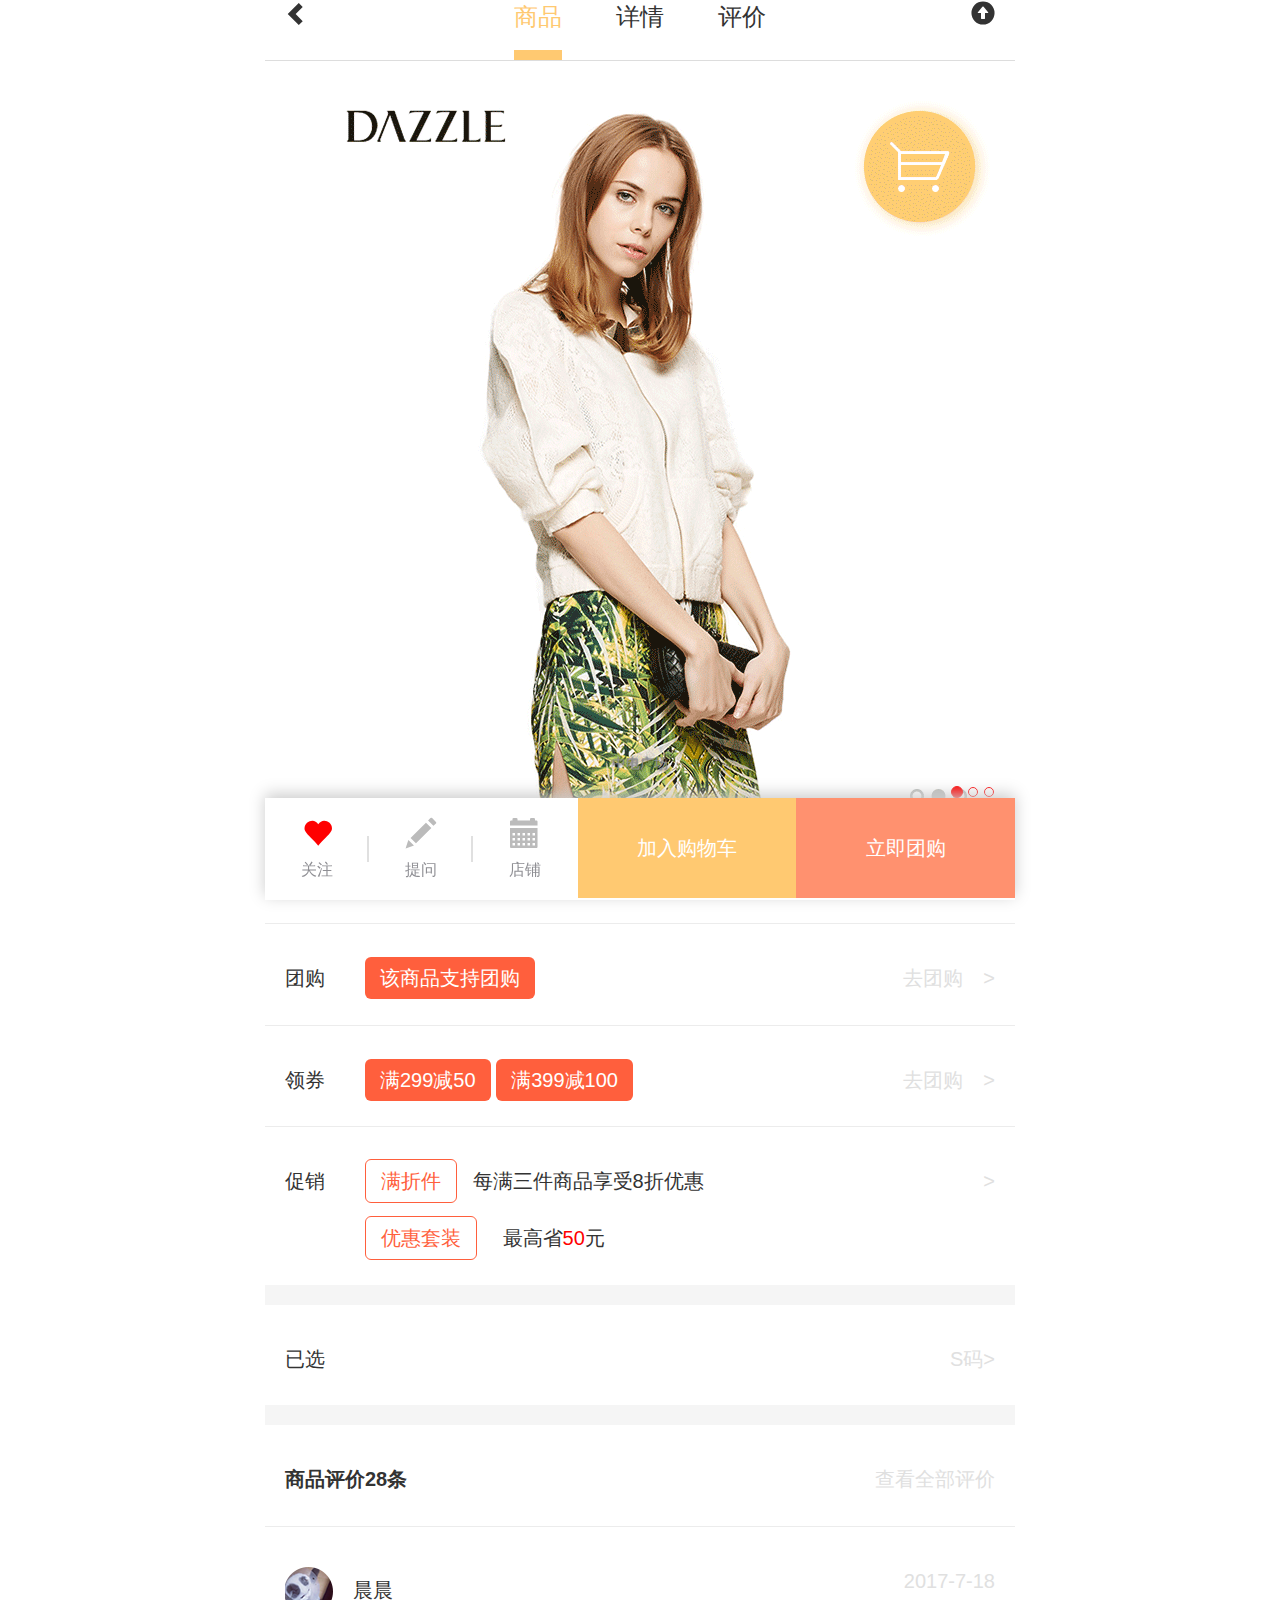
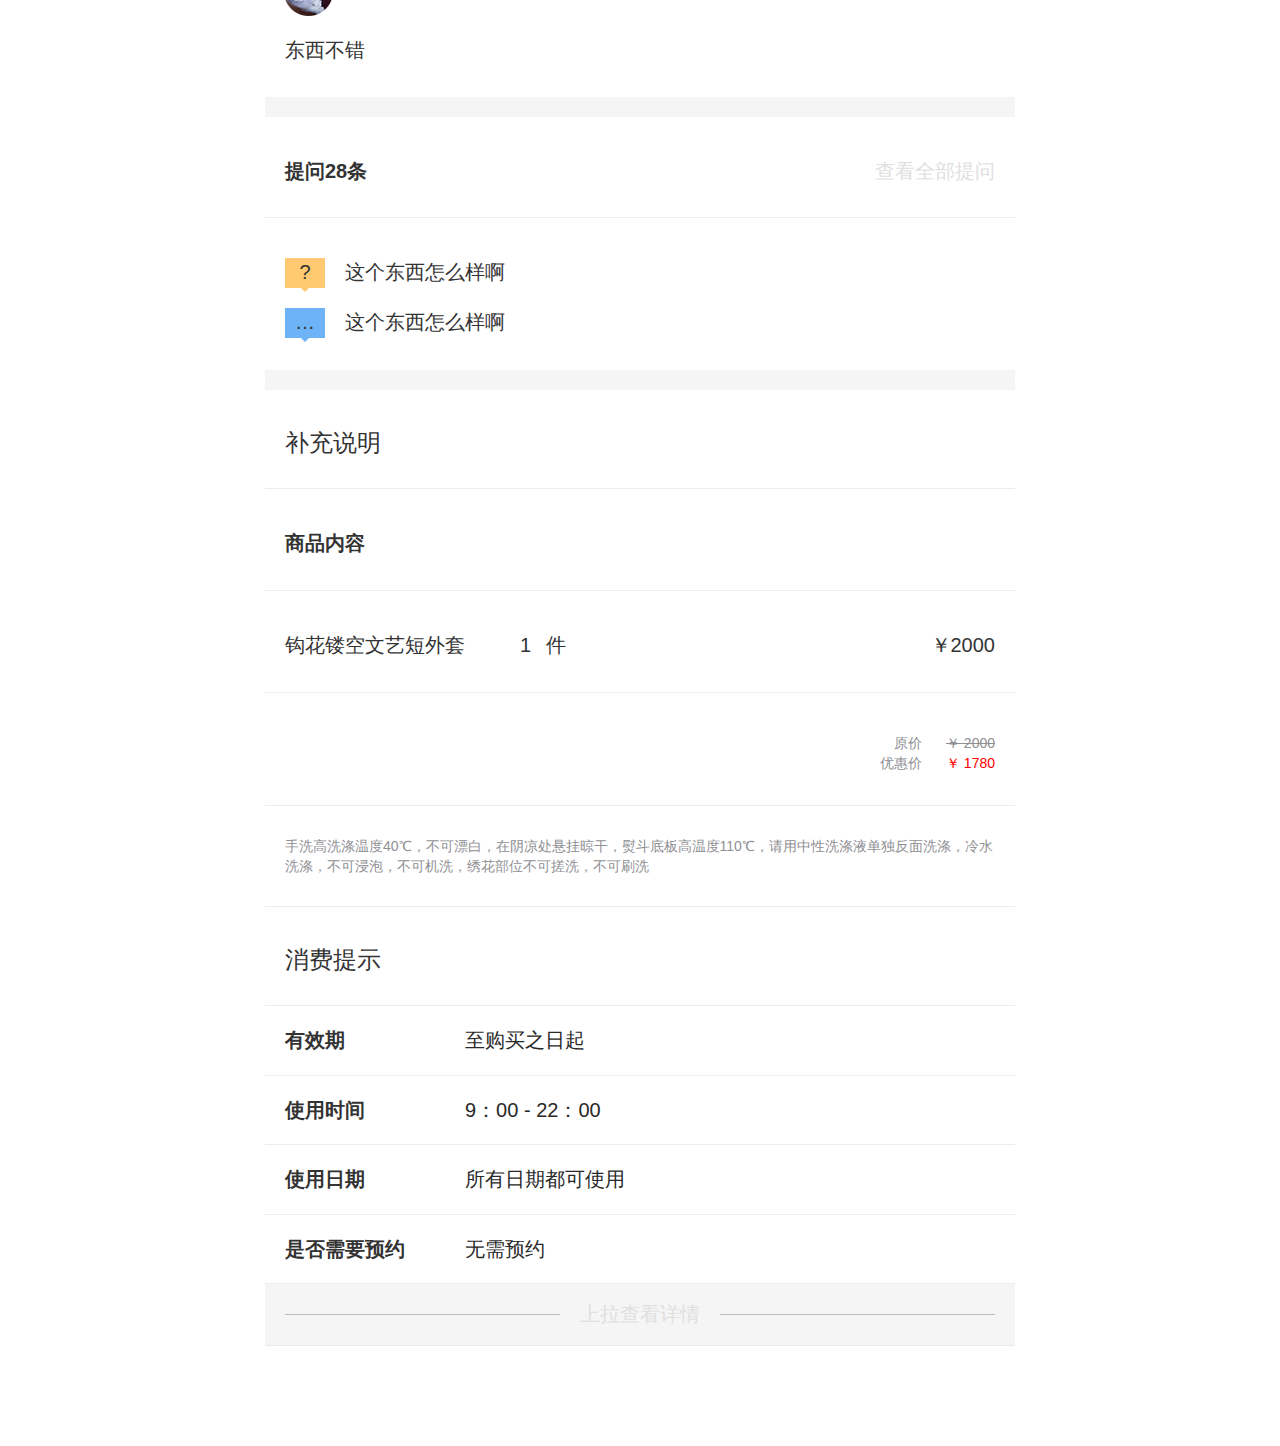
==== goodslist-details.html @ 5582897b "first commit" ====
<!DOCTYPE html>
<html lang="en">
<head>
	<meta charset="UTF-8">
	<!-- 页面窗口自动调整到设备宽度，并禁止用户缩放页面 -->
	<meta name="viewport" content="width=device-width, initial-scale=1.0, minimum-scale=1.0,maximum-scale=1.0, user-scalable=no" />
    <script src="js/mui.min.js"></script>
    <link href="css/mui.min.css" rel="stylesheet"/>
    <script type="text/javascript" charset="utf-8">
      	mui.init();
    </script>
	<!-- 忽略将页面中的数字识别为电话号码 -->
  	<meta name="format-detection" content="telephone=no"/>
  	<!-- 忽略对邮箱地址的识别 -->
	<meta name="format-detection" content="email=no"/>
	<!-- 忽略识别页面中的地址 -->
	<meta name="format-detection" content="adress=no"/>
	<!-- 渲染械 -->
	<meta http-equiv="X-UA-Compatible" content="IE=edge,chrome=1" >

	
	<title>goods-datai</title>
	<!-- 引入 bootstrap css 文件 -->
	<link rel="stylesheet" href="css/bootstrap.css">
	<link rel="stylesheet" href="iconfont/iconfont.css">
	<link rel="stylesheet" href="css/base.css">
	<link rel="stylesheet" href="css/goodslist-details.css">
</head>
<body>
<!-- 引入 js 库文件 -->
<script type="text/javascript" src='js/jquery-3.2.1.js'></script>
<script type="text/javascript" src='js/bootstrap.js'></script>
<script type="text/javascript" src='js/vue.js'></script>
	<!-- 正文 -->
	<div class="container-fluid padding-0 goodslist-details">
		<!-- =======header ======== -->
		<nav class="relative fixed-top width-auto details-nav nav-tabs tab">
			<div class="xx-nav-tabs xx-nav text-center padding-left-1rem relative">
				<span class="glyphicon glyphicon-chevron-left xjp-pull-left font-size-1d2rem"></span>
				<a href="#goodslist_details_goods" class="xjp-inline-block  font-size-1d2rem padding-bottom-d8rem margin-left-right-1d25rem active" data-toggle="tab"><span>商品</span></a>
				<a href="#profile" class="xjp-inline-block  font-size-1d2rem padding-bottom-d8rem margin-left-right-1d25rem" data-toggle="tab">详情</a>
				<a href="#messages" class="xjp-inline-block 	font-size-1d2rem padding-bottom-d8rem margin-left-right-1d25rem" data-toggle="tab">评价</a>
				<span class="glyphicon glyphicon-circle-arrow-up xjp-pull-right font-size-1d2rem padding-right-1rem"></span>
			</div>
		</nav>

		<!-- 标签页，目前只有商品页 -->
		<div class="tab-content " style="margin-top:1.8rem">
			<!-- 商品页 -->
			<div role="tabpanel" class="tab-pane active" id="goodslist_details_goods">

				<!-- 这是轮播图 -->
				<section class="xx-banner xx-top-banner banner carousel slide margin-bottom-1rem margin-top-3d9rem" id="top_banner" data-ride="carousel">
					<!-- banner tabs -->
					<ol class="carousel-indicators absolute-right">
					    <li data-target="#top_banner" data-slide-to="0" class="active" ></li>
					    <li data-target="#top_banner" data-slide-to="1" ></li>
					    <li data-target="#top_banner" data-slide-to="2" ></li>
					</ol>
					<!--End banner tabs -->
					<!-- banner inner  -->
					<div class="carousel-inner" role="listbox">
					   	<div class="item active">
					      	<img src="images/xx_goodslist_details_goods_banner_01.png" alt="中电广场">
					     	<div class="carousel-caption">
					     		<p>中电广场</p>
					    	</div>
					    </div>
					    <div class="item ">
					      	<img src="images/xx_goodslist_details_goods_banner_01.png" alt="中电广场">
					     	<div class="carousel-caption">
					     		<p>中戏广场</p>
					    	</div>
					    </div>
					    <div class="item ">
					      	<img src="images/xx_goodslist_details_goods_banner_01.png" alt="中电广场">
					     	<div class="carousel-caption">
					     		<p>北电广场</p>
					    	</div>
					    </div>
					</div>
					<!--End banner inner  -->
					<!-- banner arrow -->
					<div class="banner-arrow">
						<a class="left carousel-control xjp-hide" href="#top_banner" id="left_arrow" role="button" data-slide="prev" >
						    <!-- <span class="glyphicon glyphicon-chevron-left" aria-hidden="true"></span> -->
						    <span class="sr-only">Previous</span>
						</a>
						<a class="right carousel-control xjp-hide" id="right_arrow" href="#top_banner" role="button" data-slide="next" >
						    <!-- <span class="glyphicon glyphicon-chevron-right" aria-hidden="true"></span> -->
						    <span class="sr-only">Next</span>
						</a>
					</div>
					
					<!-- End banner arrow -->
				</section>
				<!-- 轮播图的补充信息 -->
				<div class="padding-left-1rem font-size-1rem border-line-1px-ec">
					<p class="margin-bottom-1rem"><a href="javascript:void(0)" class="">2016新品 Dzzzz新元素 钩花镂空文艺短元素</a></p>
					<p class="margin-bottom-1rem text-red"><span>￥</span><span>16，800</span></p>
					
				</div>
				<!-- 这是商品页的 轮播 图 -->
				<!-- 去团购 -->
				<section class="padding-left-right-1rem padding-top-2rem padding-bottom-1d6rem font-size-1rem relative border-line-1px-ec">
						<div class="pull-left">团购</div>
						<div class="padding-left-2rem xjp-inline-block text-white" >	
							<span class="bg-ff5f3d padding-left-right-d75rem padding-top-bottom-d5rem img-rounded">该商品支持团购</span>
						</div>
						<div class="pull-right text-e0e0e0"><span class="margin-right-1rem">去团购</span>></div>
				</section>
				<!-- 领券 -->
				<section class="padding-left-right-1rem padding-top-2rem padding-bottom-1d6rem font-size-1rem relative border-line-1px-ec">
						<div class="pull-left">领券</div>
						<div class="padding-left-2rem xjp-inline-block text-white" >	
							<span class="bg-ff5f3d padding-left-right-d75rem padding-top-bottom-d5rem img-rounded">满299减50</span>
							<span class="bg-ff5f3d padding-left-right-d75rem padding-top-bottom-d5rem img-rounded">满399减100</span>
						</div>
						<div class="pull-right text-e0e0e0"><span class="margin-right-1rem">去团购</span>></div>
				</section>
				<!-- 促销 -->
				<section class="padding-left-right-1rem padding-top-2rem padding-bottom-1d6rem font-size-1rem relative border-line-1rem-f5f5f5f clearfix">
						<div class="pull-left">促销</div>
						<div class="padding-left-2rem xjp-inline-block " >
							<div>
								<span class="padding-left-right-d75rem padding-top-bottom-d5rem margin-right-d5rem  bg-fff text-ff5f3d border-ff5f3d img-rounded text-white">满折件</span>
								<span>每满三件商品享受8折优惠</span>
							</div>	
							<br />
							<div class="">
								<span class="padding-left-right-d75rem padding-top-bottom-d5rem bg-fff text-ff5f3d border-ff5f3d  img-rounded margin-right-1rem text-white">优惠套装</span> <span>最高省</span><span class="text-red">50</span>元
							</div>
							
						</div>
						<div class="pull-right text-e0e0e0">></div>
				</section>

				<section class="padding-left-right-1rem padding-top-2rem padding-bottom-1d6rem font-size-1rem relative border-line-1rem-f5f5f5f clearfix">
						<div class="pull-left">已选</div>
						
						<div class="pull-right text-e0e0e0">S码></div>
				</section>
				
				<section class="padding-left-right-1rem padding-top-2rem padding-bottom-1d6rem font-size-1rem relative border-line-1px-ec clearfix">
						<div class="pull-left font-weight-700">商品评价<span>28</span>条</div>
						
						<div class="pull-right text-e0e0e0">查看全部评价</div>
				</section>

				<section class="padding-left-right-1rem padding-top-2rem padding-bottom-1d6rem font-size-1rem relative border-line-1rem-f5f5f5f clearfix">
						<div class="pull-left">
							<img src="images/xx_goodslist_details_goods-xx_01.png" alt="" class="padding-right-1rem"><span>晨晨</span>
						</div>
						<div class="pull-right text-e0e0e0">2017-7-18</div>
						<div class="padding-top-1rem clear" >
							东西不错
						</div>
				</section>

				<section class="padding-left-right-1rem padding-top-2rem padding-bottom-1d6rem font-size-1rem relative border-line-1px-ec clearfix">
						<div class="pull-left font-weight-700">提问<span>28</span>条</div>
						
						<div class="pull-right text-e0e0e0">查看全部提问</div>
				</section>

				<section class="padding-left-right-1rem padding-top-2rem padding-bottom-1d6rem font-size-1rem relative border-line-1rem-f5f5f5f clearfix">
						<div class="margin-bottom-1rem">
							<span  class="xjp-inline-block w-40-h-30 margin-right-1rem text-center bg-ffc971 down-caret" >?</span><span>这个东西怎么样啊</span>
						</div>
						<!-- <br /> -->
						<div class="">
							<span  class="xjp-inline-block w-40-h-30 margin-right-1rem text-center bg-6fb3f7 down-caret" >…</span><span><span>这个东西怎么样啊</span>
						</div>
				</section>

				<section class="padding-left-right-1rem padding-top-2rem padding-bottom-1d6rem font-size-1rem relative border-line-1px-ec clearfix">
						<div class="pull-left font-weight-700"><h3>补充说明</h3></div>
				</section>

				<section class="padding-left-right-1rem padding-top-2rem padding-bottom-1d6rem font-size-1rem relative border-line-1px-ec clearfix">
						<div class="pull-left font-weight-700"><span>商品内容</span></div>
				</section>

				<section class="padding-left-right-1rem padding-top-2rem padding-bottom-1d6rem font-size-1rem relative border-line-1px-ec clearfix">
						<div class="pull-left">钩花镂空文艺短外套</div>
						<div class="padding-left-2rem pull-left text-center" >	
							<span class=" padding-left-right-d75rem padding-top-bottom-d5rem img-rounded">1</span>件
						</div>
						<div class="pull-right"><span class="">￥</span><span>2000</span></div>
				</section>

				<section class="padding-left-right-1rem padding-top-2rem padding-bottom-1d6rem font-size-1rem relative border-line-1px-ec">
						<div class="text-right ">
							<p>
								<span class="margin-right-1rem" >原价</span>
								<span class="text-decoration-line-through">￥ 2000</span>
							</p>
							<p>
								<span class="margin-right-1rem ">优惠价</span>
								<span class="text-red">￥ 1780</span>
							</p>
						</div>
				</section>

				<section class="padding-left-right-1rem padding-top-bottom-1d5rem font-size-1rem relative border-line-1px-ec">
					<p>
						手洗高洗涤温度40&#8451;，不可漂白，在阴凉处悬挂晾干，熨斗底板高温度110&#8451;，请用中性洗涤液单独反面洗涤，冷水洗涤，不可浸泡，不可机洗，绣花部位不可搓洗，不可刷洗
					</p>
				</section>

				<section class="padding-left-right-1rem padding-top-2rem padding-bottom-1d6rem font-size-1rem relative border-line-1px-ec">
						<h3>消费提示</h3>
				</section>

				<section class="padding-left-right-1rem padding-top-bottom-1rem font-size-1rem relative border-line-1px-ec">
						<div class="absolute font-weight-700 text-000">有效期</div>
						<div class="margin-left-9rem xjp-inline-block text-29" >	
							<span class=" padding-top-bottom-d5rem img-rounded">至购买之日起</span>
						</div>
				</section>

				<section class="padding-left-right-1rem padding-top-bottom-1rem font-size-1rem relative border-line-1px-ec">
						<div class="absolute font-weight-700 text-000">使用时间</div>
						<div class="margin-left-9rem xjp-inline-block text-29" >	
							<span class=" padding-top-bottom-d5rem img-rounded">9：00 - 22：00</span>
						</div>
				</section>

				<section class="padding-left-right-1rem padding-top-bottom-1rem font-size-1rem relative border-line-1px-ec">
						<div class="absolute font-weight-700 text-000">使用日期</div>
						<div class="margin-left-9rem xjp-inline-block text-29" >	
							<span class=" padding-top-bottom-d5rem img-rounded">所有日期都可使用</span>
						</div>
				</section>

				<section class="padding-left-right-1rem padding-top-bottom-1rem font-size-1rem relative border-line-1px-ec">
						<div class="absolute font-weight-700 text-000">是否需要预约</div>
						<div class="margin-left-9rem xjp-inline-block text-29" >	
							<span class=" padding-top-bottom-d5rem img-rounded">无需预约</span>
						</div>
				</section>

				<section class="padding-left-right-1rem padding-top-bottom-1d5rem font-size-1rem relative bg-f5 border-line-1px-ec text-center"  style="margin-bottom:5rem">
						<div class="h-1px text-center bg-bbb" >
							<span class="xjp-inline-block bg-f5 padding-left-right-1rem text-e0e0e0" >上拉查看详情</span>
						</div>
						
				</section>

			</div>
			<!-- 轮播 图结束 -->
			
			<!-- 商品页 -->
		    <div role="tabpanel" class="tab-pane" id="profile">这是商品的详细情况</div>
		    <div role="tabpanel" class="tab-pane" id="messages">.这是商品的评价，只供参考</div>
		   
		</div>
	
		<!-- ************************************** -->
		
	<!-- ************************************************* -->
	<!-- footer  -->
		<footer class="fixed-bottom width-auto bg-white z-index-1000" >
			<ul class="col-xs-5 clearfix padding-0 " >
				<!-- 关注 -->
				<li class="relative text-center col-xs-4 padding-0 font-size-1d5rem relative middle">
					<a href="javascript:void(0)" class="xjp-block line-e0 padding-top-bottom-d9rem" >
						<span class="glyphicon glyphicon-heart text-red"></span>
						<p class="font-size-d8rem">关注</p>
					</a>
				</li>
				<!-- 提问 -->
				<li class="relative text-center col-xs-4 padding-0 font-size-1d5rem">
					<a href="javascript:void(0)" class="xjp-block line-e0 padding-top-bottom-d9rem">
						<span class="glyphicon glyphicon-pencil text-bbb"></span>
						<p class="font-size-d8rem">提问</p>
					</a>
				</li>
				<!-- 店铺 -->
				<li class="relative text-center col-xs-4 padding-0 font-size-1d5rem">
					<a href="javascript:void(0)" class="xjp-block hover-text-red padding-top-bottom-d9rem">
						<span class="glyphicon glyphicon-calendar text-bbb"></span>
						<p class="font-size-d8rem">店铺</p>
					</a>
				</li>
				<!-- 停车缴费4 -->
			</ul>
			<ul class="col-xs-7 padding-0" >
				<li class="col-xs-6 h-5rem padding-0 text-center bg-ffc971" ><a href="javascript:void(0)" class="font-size-1rem text-white">加入购物车</a></li>
				<li class="col-xs-6 h-5rem padding-0 text-center bg-ff916f" ><a href="javascript:void(0)" class="font-size-1rem text-white">立即团购</a></li>
			</ul>
		</footer>
	<!--End footer -->
	</div>
<!-- <script type="text/javascript" src="js/goods.js"></script> -->
<script type="text/javascript">
	$(function(){
		var touchsPageX = [];
		$(".carousel").on("touchstart",function(){
			touchsPageX[0] = event.touches[0].pageX;
			$(this).find(".carousel-inner").mousemove()
		})
		$(".carousel").on("touchend",function(){
			var changedTouchesPageX = event.changedTouches[0].pageX
			var Dvalue = changedTouchesPageX - touchsPageX[0];
			if (Dvalue > 0){
				console.log($(this).find(".right"))
				$(this).find(".left").click()
			}else if (Dvalue < 0){
				$(this).find(".right").click()
			}
		})
	})
</script>
</body>
</html>
---- iconfont/iconfont.css ----
@font-face {font-family: "iconfont";
  src: url('iconfont.eot?t=1500961118986'); /* IE9*/
  src: url('iconfont.eot?t=1500961118986#iefix') format('embedded-opentype'), /* IE6-IE8 */
  url('iconfont.woff?t=1500961118986') format('woff'), /* chrome, firefox */
  url('iconfont.ttf?t=1500961118986') format('truetype'), /* chrome, firefox, opera, Safari, Android, iOS 4.2+*/
  url('iconfont.svg?t=1500961118986#iconfont') format('svg'); /* iOS 4.1- */
}

.iconfont {
  font-family:"iconfont" !important;
  font-size:16px;
  font-style:normal;
  -webkit-font-smoothing: antialiased;
  -moz-osx-font-smoothing: grayscale;
}

.icon-gouwuchekong:before { content: "\e602"; }

.icon-iconhui:before { content: "\e60d"; }

.icon-ordinaryarrcol:before { content: "\e698"; }

.icon-yonghu:before { content: "\e62c"; }

.icon-1:before { content: "\e603"; }

.icon-right-arrow-fine:before { content: "\e65a"; }

.icon-leida:before { content: "\e628"; }

.icon-arrow-left:before { content: "\e623"; }

.icon-fangzi-copy:before { content: "\e604"; }

.icon-email-copy:before { content: "\e621"; }

.icon-search:before { content: "\e61e"; }

.icon-leida1:before { content: "\e60c"; }

.icon-arrowright:before { content: "\e64e"; }

.icon-2:before { content: "\e607"; }

.icon-location:before { content: "\e65b"; }

.icon-homebig:before { content: "\e6c9"; }

.icon-homenavmessagesolid:before { content: "\e8d8"; }

.icon-unie60d:before { content: "\e63b"; }

.icon-wujiaoxing:before { content: "\e63a"; }

.icon-dingwei:before { content: "\e61d"; }

.icon-shouji:before { content: "\e64f"; }

.icon-qiaquan:before { content: "\e6be"; }

.icon-guanbi:before { content: "\e601"; }

.icon-youhui:before { content: "\e743"; }

.icon-QQ:before { content: "\e633"; }

.icon-tuangou:before { content: "\e61c"; }

.icon-wujiaoxing1:before { content: "\e678"; }

.icon-shangquanzhekou:before { content: "\e6ca"; }

.icon-zhinanzhen:before { content: "\e680"; }

.icon-leida2:before { content: "\e60a"; }

.icon-tingchejiaofei:before { content: "\e691"; }

.icon-email-oc:before { content: "\e62b"; }

.icon-chaxun:before { content: "\e60b"; }

.icon-inputAccessory-you-normal:before { content: "\e79c"; }

.icon-dianhua:before { content: "\e605"; }

.icon-pinpai:before { content: "\e60e"; }

.icon-JD:before { content: "\e769"; }

.icon-activity_fill:before { content: "\e6de"; }

.icon-qq:before { content: "\e643"; }

.icon-leida3:before { content: "\e606"; }

.icon-xiala:before { content: "\e6c8"; }

.icon-shijian-copy:before { content: "\e600"; }

.icon-woshou:before { content: "\e6ee"; }

.icon-dianhua1:before { content: "\e608"; }

.icon-wifi:before { content: "\e615"; }

.icon-dianhua2-copy:before { content: "\e609"; }

.icon-pinpai-:before { content: "\e60f"; }

.icon-arrow-left-copy:before { content: "\e79d"; }

.icon-arrowright-copy:before { content: "\e79e"; }
---- css/base.css ----
body,div,header,footer,nav,p,h1,h2,h3,h4,h5,h6,ul,ol,dl,dt,dd,li,hr,table,aside{
	padding:0;
	margin:0;
}
body{
	font-family:"Microsoft Yahei",sans-serif;
}
*{
	/*移动端专用*/
	margin:0;
	padding:0;
	box-sizing:border-box;
	-webkit-box-sizing:border-box;
	/*清除高亮*/
	tap-highlight-color:transparent;
	-webkit-tap-highlight-color:transparent;

}

body,div{
	display: block;
}
a{
	text-decoration:none;
	color:#333;
}
a:hover, a:focus {
   text-decoration:none;
}
li{
	list-style: none;
}
input{
	/*清除移动端表单样式。内阴影*/
	border:none;
	outline:none;
	appearance:none;
	-webkit-appearance:none;
}
/*=====================公用样式之位置信息================================*/
/*  定位 与浮动  位置信息 */
.relative{
	position: relative;
}
.absolute{
	position: absolute;
}
.absolute-auto{
	position: absolute;
	top:0;right:0;bottom:0;left:0;margin:auto;
}
.absolute-right{
	position:absolute;
	right:0;
}
.absolute-top-0{
	top:0;
}
.fixed-top{
	position: fixed;
	top:0;

}
.fixed-bottom{
	position: fixed;
	bottom:0;
}
/* 清除浮动 定位 与 浮动 */
.clear{
	clear: both;
}
.clearfix:before,
.clearfix:after{
	height: 0;
	clear:both;
	content:" ";
	display: block;
}
.clearfix{
	*zoom:1;
}
/* end 清除浮动*/

/*左右浮动 */
.xjp-pull-left{
	float:left;
}
.xjp-pull-right{
	float:right;
}

/*===============公用样式位置信息================================*/
/************公用 样式之 display信息 ***********/
/* 显示 隐藏*/
.content-box{
	box-sizing:content-box;
	-webkit-box-sizing:content-box;
}
.xjp-inline-block{
	display: inline-block;
}
.xjp-block{
	display: block;
}
.xjp-hide{
	display: none;
}
.xjp-show{
	display: block;
}

/* End 显示 隐藏*/
/************公用 样式之 display信息 ***********/
/*=============================================================*/

/******************************************************************/
/* width and height公用样式之宽高*/
.width-auto{
	width:100%;
}
.w-1rem{
	width:1rem;
}
.h-1rem{
	height: 1rem;
}
.line-height-1rem{
	line-height: 1rem;
}
.h-1px{
	height: 1px;
	line-height: 1px;
}
/*23.5系列*/
.w-23d5rem{
	width:23.5rem;
}
/*25.6系列*/
.w-25d6rem{
	width:25.6rem;
}
/**/
/*End width and height公用样式之宽高*/
/******************************************************************/

/* margin and padding 公用样式之 初始化 归零*/
/* margin-0;*/
.margin-auto{
	margin:auto;
}
.margin-0{
	margin:0;
}
.margin-left-0{
	margin-left:0;
}
.margin-right-0{
	margin-right:0;
}
.margin-top-0{
	margin-top:0;
}
.margin-bottom-0{
	margin-bottom:0;
}
/**/

/*.padding-0*/
.padding-0{
	padding:0;
}
.padding-left-0{
	padding-left:0;
}
.padding-right-0{
	padding-right:0;
}
.padding-top-0{
	padding-top:0;
}
.padding-bottom-0{
	padding-bottom:0;
}
/*.padding-0*/



.border-none{
	border:none;
}
/* margin and padding border 初始化 归零*/
/*====================================================================*/



/* margin and padding 公用样式*/
/*0.5系列 */
.margin-top-d5rem{
	margin-top:.5rem;
}
.margin-bottom-d5rem{
	margin-bottom:.5rem;
}
.margin-right-d5rem{
	margin-right:.5rem;
}
/*0.75系列 */
.margin-top-d75rem{
	margin-top:.75rem;
}
.margin-bottom-d75rem{
	margin-bottom:.75rem;
}
/*.9系列*/
.margin-d9rem{
	margin:.9rem;
}
/*1.0系列 */
.margin-top-bottom-1rem{
	margin-top:1rem;
	margin-bottom:1rem;
}
.margin-top-1rem{
	margin-top:1rem;
}
.margin-bottom-1rem{
	margin-bottom:1rem;
}
.margin-right-1rem{
	margin-right:1rem;
}

/*1.2系列 */
.margin-top-1d2rem{
	margin-top:1.2rem;
}
/*1.25系列 */
.margin-top-bottom-1d25rem{
	margin-top:1.25rem;
	margin-bottom:1.25rem;
}

.margin-left-right-1d25rem{
	margin-left:1.25rem;
	margin-right:1.25rem;
}
.margin-top-1d25rem{
	margin-top:1.25rem;
}
.margin-bottom-1d25rem{
	margin-bottom :1.25rem;
}
.margin-left-1d25rem{
	margin-left:1.25rem;
}
.margin-right-1d25rem{
	margin-right: 1.25rem;
}

/*1.5系列 */
.margin-1d5rem{
	margin:1.25rem;
}

.margin-top-bottom-1d5rem{
	margin-top:1.5rem;
	margin-bottom:1.5rem;
}
.margin-top-1d5rem{
	margin-top:1.5rem;
}
.margin-left-1d5rem{
	margin-left:1.5rem;
}
/*1.6系列 */
.margin-top-bottom-1d6rem{
	margin-top:1.6rem;
	margin-bottom:1.6rem;
}
.margin-bottom-1d6rem{
	margin-bottom:1.6rem;
}
.margin-left-1d6rem{
	margin-left:1.6rem;

}

.margin-right-1d6rem{
	margin-right:1.6rem;
}
/*2.0系列 */
.margin-top-bottom-2rem{
	margin-top:2rem;
	margin-bottom:2rem;
}
.margin-top-2rem{
	margin-top:2rem;
}
.margin-bottom-2rem{
	margin-bottom:2rem;
}
.margin-left-2rem{
	margin-left:2rem;
}
/*3.9系列*/
.margin-top-3d9rem{
	margin-top:3.9rem;
}
/*4.0系列*/
/*5.0系列*/
.margin-bottom-5rem{
	margin-bottom:5rem;
}
/*6.0系列*/
.margin-bottom-6rem{
	margin-bottom:6rem;
}
/*--------------------------------------------------*/

/* margin and padding 公用样式*/
/*0.5系列 */

.padding-top-bottom-d5rem{
	padding-top:.5rem;
	padding-bottom:.5rem;
}

.padding-bottom-d5rem{
	padding-bottom:.5rem;
}
/*0.75系列 */
.padding-left-right-d75rem{
	padding-left:.75rem;
	padding-right:.75rem;
}
.padding-top-d75rem{
	padding-top:.75rem;
}

/*0.8系列*/
.padding-bottom-d8rem{
	padding-bottom:.8rem;
}
/*0.9系列*/
.padding-top-bottom-d9rem{
	padding-top:.9rem;
	padding-bottom:.9rem;
}
/*1.0系列 */
.padding-1rem{
	padding:1rem;
}
.padding-top-bottom-1rem{
	padding-top:1rem;
	padding-bottom:1rem;
}
.padding-left-right-1rem{
	padding-left:1rem;
	padding-right:1rem;
}
.padding-top-1rem{
	padding-top:1rem;
}
.padding-bottom-1rem{
	padding-bottom:1rem;
}
.padding-left-1rem{
	padding-left:1rem;
}
.padding-right-1rem{
	padding-right:1rem;
}
/*1.2系列 */
.padding-top-1d2rem{
	padding-top:1.2rem;
}
/*1.25系列 */
.padding-top-bottom-1d25rem{
	padding-top:1.25rem;
	padding-bottom:1.25rem;
}
.padding-top-1d25rem{
	padding-top:1.25rem;
}
.padding-bottom-1d25rem{
	padding-bottom :1.25rem;
}
/*1.5系列 */
.padding-1d5rem{
	padding:1.25rem;
}
.padding-left-1d5rem{
	padding-left:1.5rem;
}
.padding-top-bottom-1d5rem{
	padding-top:1.5rem;
	padding-bottom:1.5rem;
}
/*1.6系列 */
.padding-top-bottom-1d6rem{
	padding-top:1.6rem;
	padding-bottom:1.6rem;
}
.padding-top-1d6rem{
	padding-top:1.6rem;
}
.padding-bottom-1d6rem{
	padding-bottom:1.6rem;
}
.padding-left-1d6rem{
	padding-left:1.6rem;
}
.padding-right-1d6rem{
	padding-right:1.6rem;
}
/*1.8系列*/
.padding-top-bottom-1d8rem{
	padding-top:1.8rem;
	padding-bottom:1.8rem;
}
/*2.0系列 */
.padding-top-2rem{
	padding-top:2rem;
}
.padding-left-2rem{
	padding-left:2rem;
}
/*3.9系列*/
.padding-top-3d9rem{
	padding-top:3.9rem;
}
/*4系列*/
.padding-left-4rem{
	padding-left:4rem;
}
/*5系列*/
.padding-left-5rem{
	padding-left:5rem;
}
/*6.0系列*/
.padding-bottom-6rem{
	padding-bottom:6rem;
}

/*  margin and padding 公用样式之 margin padding 结束*/
/***********************************************************************/


/* =================================================================*/
/*font-公用样式之字体样式*/

.font-weight-700{
	font-weight: 700;
}
.font-weight-600{
	font-weight: 600;
}
.font-weight-500{
	font-weight: 500;
}
.font-weight-400{
	font-weight: 400;
}


.font-size-d8rem{
	font-size:.8rem;
}
.font-size-d9rem{
	font-size:.9rem;
}
.font-size-1rem{
	font-size:1rem;
}
.font-size-1d1rem{
	font-size:1.1rem;
}
.font-size-1d2rem{
	font-size:1.2rem;
}
.font-size-1d5rem{
	font-size:1.5rem;
}
.font-size-2d5rem{
	font-size:2.5rem;
}
/**/

.iconfont{
 	top: 1px;
  	display: inline-block;
  	line-height: 1;
}

/************************************************************/
/*文本对齐方式*/
.vertical-middle{
	vertical-align: middle;
}
/* color 公用样式之字体颜色 背景颜色 */
/*常用*/
/* fff 系列*/
.bg-white{
	background-color: #fff;
}
.text-white{
	color:#fff;
}
.hover-bg-white:hover{
	background: #fff;
}
.hover-text-white:hover{
	color:#fff;
}
.bg-ccc{
	background-color: #ccc;
}

/*red 系列*/
.bg-red{
	background-color:red;
}
.text-red{
	color:red  !important;
}
.hover-bg-red:hover{
	background: red !important;
}
.hover-text-red:hover{
	color:red  !important;
}
.bg-f5{
	background-color:#f5f5f5;
}
.bg-bbb{
	background-color:#bbb;
}
.text-bbb{
	color:#bbb;
}


/* End 常用*/

.bg-ff6853{
	background-color:#ff6853;
}
.bg-6fb9fe{
	background-color:#6fb9fe;
}
.bg-59dc87{
	background-color:#59dc87;
}
.bg-d6852f{
	background-color:#d6852f;
}
.bg-ff9a30{
	background-color:#ff9a30;
}
.bg-ffd229{
	background-color:#ffd229;
}
.bg-fd976c{
	background-color:#fd976c;
}
.bg-8594d9{
	background-color:#8594d9;
}
/*End color 公用样式之字体颜色 背景颜色 */

/* End color*/
/*==========================================================*/
/*=======================================================================*/
/*border 与 outline */
.border{

}

.outline{

}
.border-radius-d5rem{
	border-radius:.5rem;
}
/*End  border 与 outline */
/*================================================================================*/


/*表单验证 /*获取焦点与失去焦点时，不同状态的class*/*/
.focus{
	border:0px;
}
.blur{
	border:1px solid red;
}
.text-default{
	color:#fff;
}
.xjp-bg-default{
	background-color:#000;
}
.header-height-default{
	height: 35px;
	line-height: 35px;
}

/*公共样式之  a 元素的删除线*/
.text-decoration-overline{line-through
	text-decoration: overline;
}
.text-decoration-line-through{
	text-decoration: line-through;
}

.z-index-1000{
	z-index: 1000;
}
---- css/goodslist-details.css ----
html{
	font-size:10px;/* 62.5% */
}
@media only screen and (min-width:481px){
	html{
		font-size:15.04px !important;/*15.04/16 =94% */
	}
}
@media only screen and (min-width:561px){
	html{
		font-size:17.44px !important;/*17.44/16 = 109% */
	}
}
@media only screen and (min-width:641px){
	html{
		font-size:20px !important;/*20/16 =125% */
	}
}
body{
	max-width:750px;
	margin:auto;
}

/*=============================================*/

/*header*/
.details-nav{
	max-width:750px;
	background-color: #fff;
	z-index: 1000;
}
.details-nav a{
	border-bottom:.5rem solid transparent;
}
.details-nav a.active{
	color:#ffc971;
	border-bottom:.5rem solid #ffc971;
}

/* End header */ 
.carousel-indicators{
	left:0;
	right:0;
	padding-right:1rem;
	width:100%;
	margin:auto;
	text-align:right;
}
.carousel-indicators .active{
	background-color:red;
}
.carousel-indicators li{
	border-color:red;
}
.border-line-1px-ec{
	border-bottom:1px solid #ececec;
}
.border-line-1rem-f5f5f5f{
	border-bottom:1rem solid #f5f5f5;
}
.text-ff5f3d{
	color:#ff5f3d;
}
.bg-ff5f3d{
	background-color:#ff5f3d;
}
.border-ff5f3d{
	border:1px solid #ff5f3d;
}

.w-40-h-30{
	width:40px;
	height: 30px;
}
.w-15rem{
	width:15rem;
}
.bg-ffc971{
	background-color:#ffc971;
}
.bg-6fb3f7{
	background: #6fb3f7;
}
.text-e0e0e0{
	color:#e0e0e0;
}
.down-caret{
	position: relative;
}
.down-caret::before{
	content:"";
	position: absolute;
	left:50%;
	bottom:-4px;
	margin-left:-4px;
	width:0;
	height: 0;
	border-top: 4px dashed red;
	border-right: 4px solid transparent;
	border-left: 4px solid transparent;
}
.bg-ff916f{
	background-color:#ff916f;
}
.bg-ffc971.down-caret:before{
	border-top-color:#ffc971;
}
.text-29{
	color:#292929;
}

.bg-6fb3f7.down-caret:before{
	border-top-color:#6fb3f7;
}
.margin-left-9rem{
	margin-left:9rem;
}
.line-e0{
	position: relative;
}
.line-e0::after{
	content:"";
	position: absolute;
	top:0;
	bottom:0;
	margin:auto;
	right:0;
	width:2px;
	height: 1.3rem;
	line-height: 1.3rem;
	background: #e0e0e0;

}
.middle{
	position: relative;
	top: -50%;
}
.h-5rem{
	height: 5rem;
	line-height: 5rem;
}
/*=============================================*/

.bg-f8{
	background-color:#f8f8f8;
}
.goodslist{
	width:35rem;
}
.goodslist li{
	/*width:16.9rem;*/
	/*margin:auto;*/

}
.goodslist li img{
 	display: block;
  	max-width: 100%;
  	height: auto;
  	height: 17.2rem;

}



/*footer*/
footer{
	max-width: 750px;
	box-shadow:0px -.2rem  .75rem   #ccc;
}

/*公用样式 有针对的补充 */
.hover-text-red:hover .iconfont{
	color:red;
}

/*试验*/
.aaa{
	

}
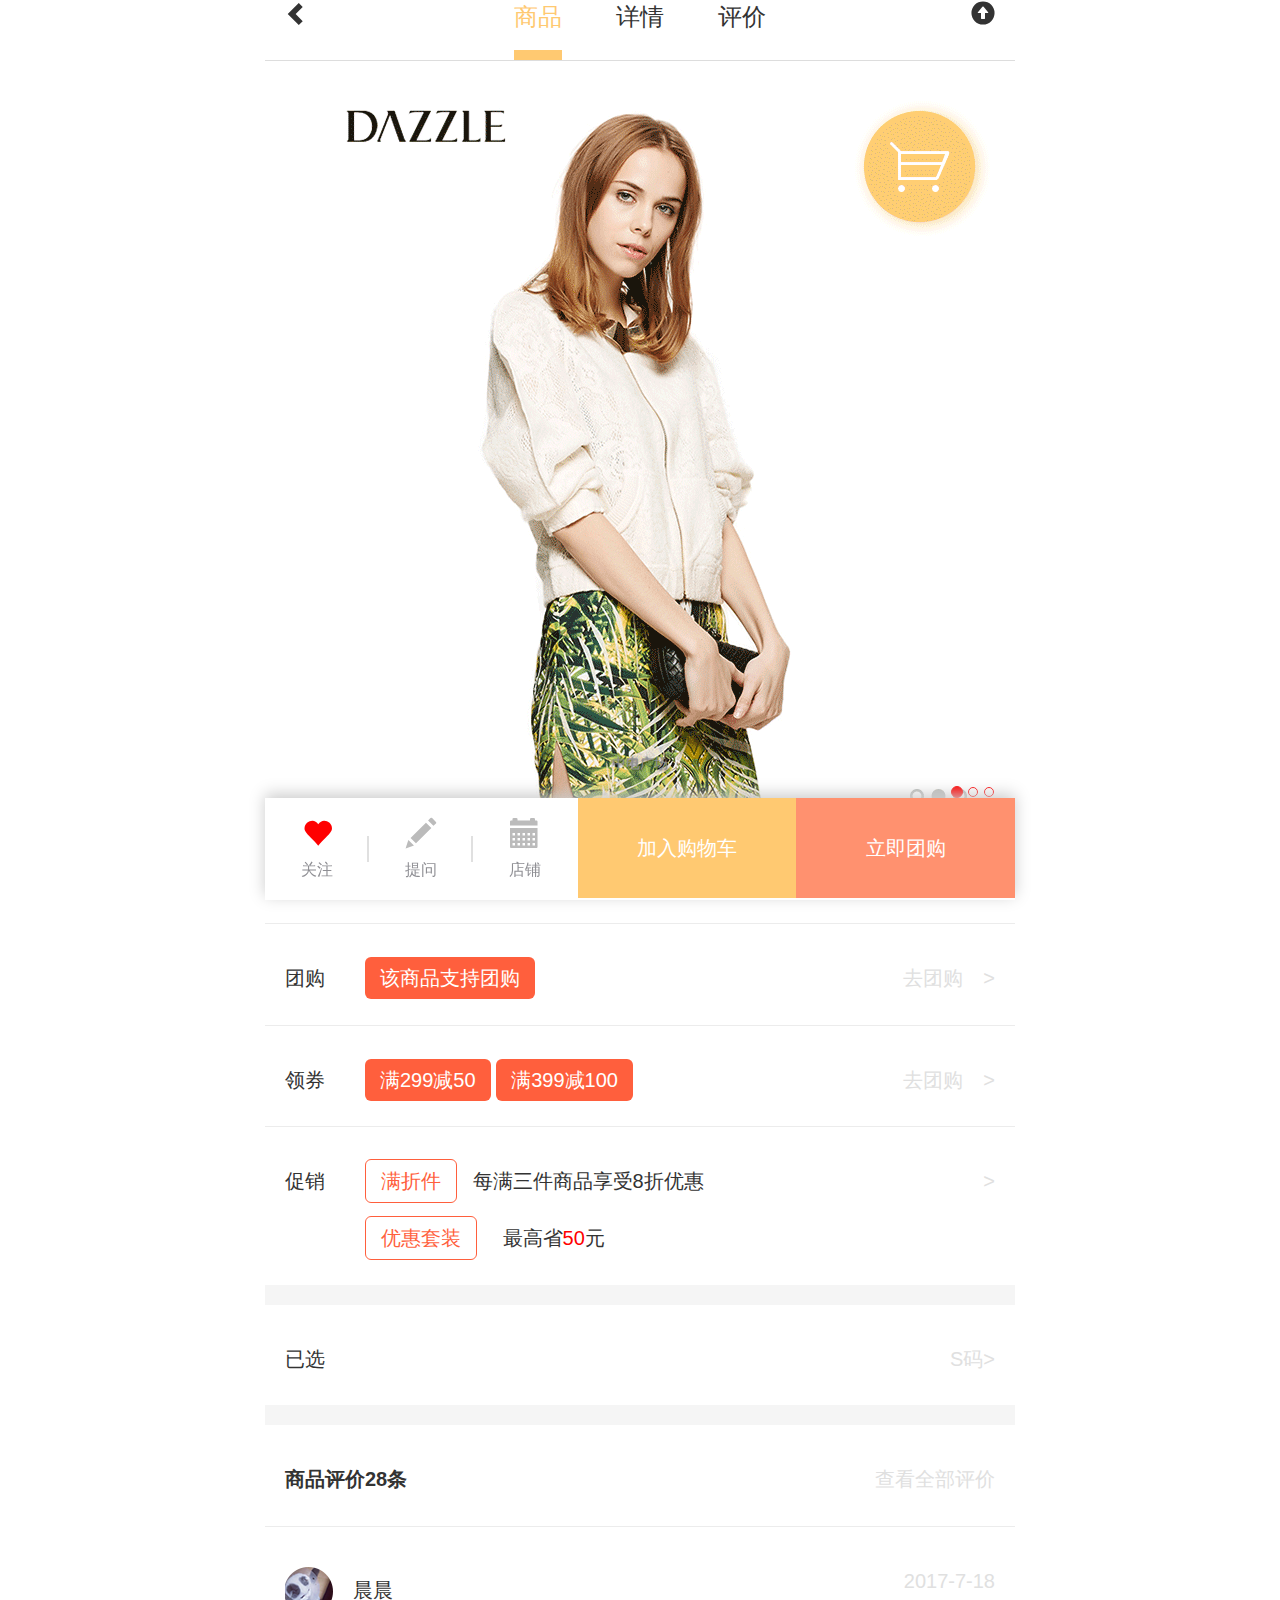
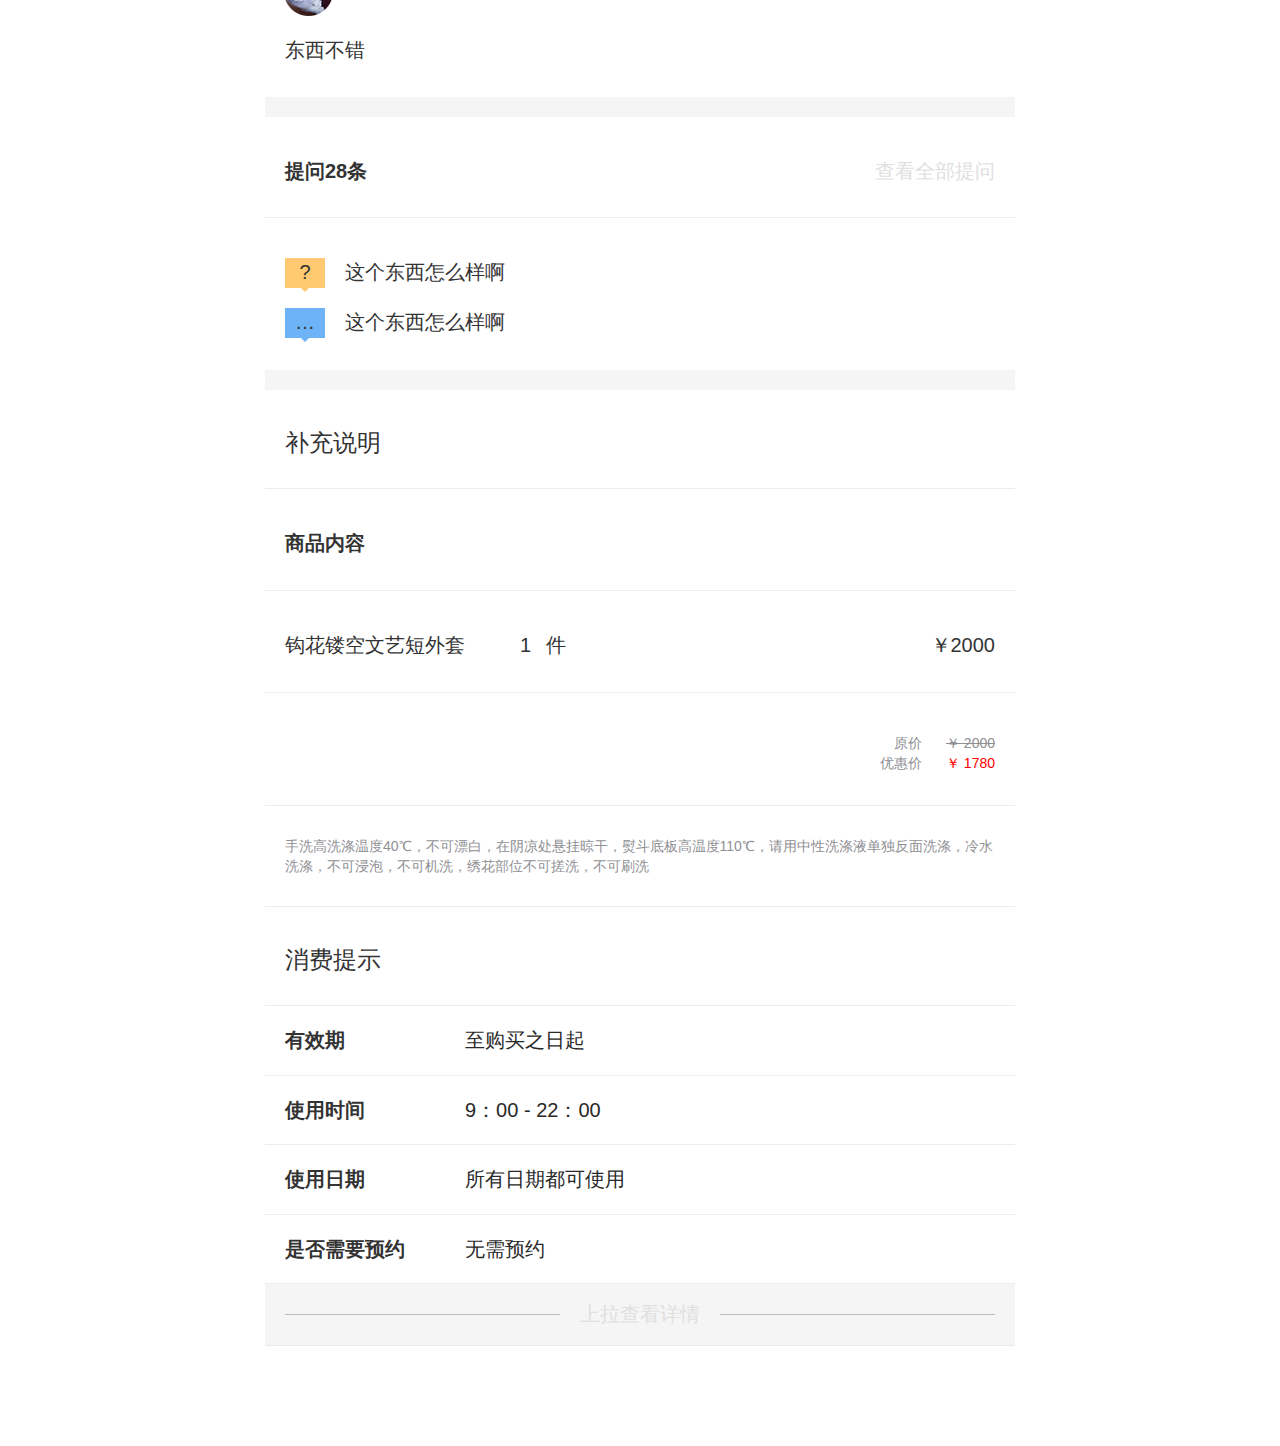
==== commit f6584a2d: "aaa" ====
--- a/goodslist-details.html
+++ b/goodslist-details.html
@@ -1,198 +1,202 @@
- <!DOCTYPE html>
+<!DOCTYPE html>
 <html lang="en">
-<head>
-	<meta charset="UTF-8">
-	<!-- 页面窗口自动调整到设备宽度，并禁止用户缩放页面 -->
-	<meta name="viewport" content="width=device-width, initial-scale=1.0, minimum-scale=1.0,maximum-scale=1.0, user-scalable=no" />
-    <script src="js/mui.min.js"></script>
-    <link href="css/mui.min.css" rel="stylesheet"/>
-    <script type="text/javascript" charset="utf-8">
-      	mui.init();
-    </script>
-	<!-- 忽略将页面中的数字识别为电话号码 -->
-  	<meta name="format-detection" content="telephone=no"/>
-  	<!-- 忽略对邮箱地址的识别 -->
-	<meta name="format-detection" content="email=no"/>
-	<!-- 忽略识别页面中的地址 -->
-	<meta name="format-detection" content="adress=no"/>
-	<!-- 渲染械 -->
-	<meta http-equiv="X-UA-Compatible" content="IE=edge,chrome=1" >
-
+	<head>
+		<meta charset="UTF-8">
+		<!-- 页面窗口自动调整到设备宽度，并禁止用户缩放页面 -->
+		<meta name="viewport" content="width=device-width, initial-scale=1.0, minimum-scale=1.0,maximum-scale=1.0, user-scalable=no" />
 	
-	<title>goods-datai</title>
-	<!-- 引入 bootstrap css 文件 -->
-	<link rel="stylesheet" href="css/bootstrap.css">
-	<link rel="stylesheet" href="iconfont/iconfont.css">
-	<link rel="stylesheet" href="css/base.css">
-	<link rel="stylesheet" href="css/goodslist-details.css">
-</head>
-<body>
-<!-- 引入 js 库文件 -->
-<script type="text/javascript" src='js/jquery-3.2.1.js'></script>
-<script type="text/javascript" src='js/bootstrap.js'></script>
-<script type="text/javascript" src='js/vue.js'></script>
-	<!-- 正文 -->
-	<div class="container-fluid padding-0 goodslist-details">
-		<!-- =======header ======== -->
-		<nav class="relative fixed-top width-auto details-nav nav-tabs tab">
-			<div class="xx-nav-tabs xx-nav text-center padding-left-1rem relative">
-				<span class="glyphicon glyphicon-chevron-left xjp-pull-left font-size-1d2rem"></span>
-				<a href="#goodslist_details_goods" class="xjp-inline-block  font-size-1d2rem padding-bottom-d8rem margin-left-right-1d25rem active" data-toggle="tab"><span>商品</span></a>
-				<a href="#profile" class="xjp-inline-block  font-size-1d2rem padding-bottom-d8rem margin-left-right-1d25rem" data-toggle="tab">详情</a>
-				<a href="#messages" class="xjp-inline-block 	font-size-1d2rem padding-bottom-d8rem margin-left-right-1d25rem" data-toggle="tab">评价</a>
-				<span class="glyphicon glyphicon-circle-arrow-up xjp-pull-right font-size-1d2rem padding-right-1rem"></span>
-			</div>
-		</nav>
-
-		<!-- 标签页，目前只有商品页 -->
-		<div class="tab-content " style="margin-top:1.8rem">
-			<!-- 商品页 -->
-			<div role="tabpanel" class="tab-pane active" id="goodslist_details_goods">
-
-				<!-- 这是轮播图 -->
-				<section class="xx-banner xx-top-banner banner carousel slide margin-bottom-1rem margin-top-3d9rem" id="top_banner" data-ride="carousel">
-					<!-- banner tabs -->
-					<ol class="carousel-indicators absolute-right">
-					    <li data-target="#top_banner" data-slide-to="0" class="active" ></li>
-					    <li data-target="#top_banner" data-slide-to="1" ></li>
-					    <li data-target="#top_banner" data-slide-to="2" ></li>
-					</ol>
-					<!--End banner tabs -->
-					<!-- banner inner  -->
-					<div class="carousel-inner" role="listbox">
-					   	<div class="item active">
-					      	<img src="images/xx_goodslist_details_goods_banner_01.png" alt="中电广场">
-					     	<div class="carousel-caption">
-					     		<p>中电广场</p>
-					    	</div>
-					    </div>
-					    <div class="item ">
-					      	<img src="images/xx_goodslist_details_goods_banner_01.png" alt="中电广场">
-					     	<div class="carousel-caption">
-					     		<p>中戏广场</p>
-					    	</div>
-					    </div>
-					    <div class="item ">
-					      	<img src="images/xx_goodslist_details_goods_banner_01.png" alt="中电广场">
-					     	<div class="carousel-caption">
-					     		<p>北电广场</p>
-					    	</div>
-					    </div>
+		<link href="css/mui.min.css" rel="stylesheet" />
+		<!-- 忽略将页面中的数字识别为电话号码 -->
+		<meta name="format-detection" content="telephone=no" />
+		<!-- 忽略对邮箱地址的识别 -->
+		<meta name="format-detection" content="email=no" />
+		<!-- 忽略识别页面中的地址 -->
+		<meta name="format-detection" content="adress=no" />
+		<!-- 渲染械 -->
+		<meta http-equiv="X-UA-Compatible" content="IE=edge,chrome=1">
+
+
+		<title>goods-datai</title>
+		<!-- 引入 bootstrap css 文件 -->
+		<link rel="stylesheet" href="css/bootstrap.css">
+		<link rel="stylesheet" href="iconfont/iconfont.css">
+		<link rel="stylesheet" href="css/base.css">
+		<link rel="stylesheet" href="css/goodslist-details.css">
+	</head>
+	<body>
+		<!-- 引入 js 库文件 -->
+		<script type="text/javascript" src='js/jquery-3.2.1.js'></script>
+		<script type="text/javascript" src='js/bootstrap.js'></script>
+<!-- 		<script type="text/javascript" src='js/vue.js'></script> -->
+		<!-- 正文 -->
+		<div class="container-fluid padding-0 goodslist-details">
+			<!-- =======header ======== -->
+			<nav class="relative fixed-top width-auto details-nav nav-tabs tab">
+				<div class="xx-nav-tabs xx-nav text-center padding-left-1rem relative">
+					<span class="glyphicon glyphicon-chevron-left xjp-pull-left font-size-1d2rem"></span>
+					<a href="#goodslist_details_goods" class="xjp-inline-block  font-size-1d2rem padding-bottom-d8rem margin-left-right-1d25rem active"
+					 data-toggle="tab"><span>商品</span></a>
+					<a href="#profile" class="xjp-inline-block  font-size-1d2rem padding-bottom-d8rem margin-left-right-1d25rem"
+					 data-toggle="tab">详情</a>
+					<a href="#messages" class="xjp-inline-block 	font-size-1d2rem padding-bottom-d8rem margin-left-right-1d25rem"
+					 data-toggle="tab">评价</a>
+					<span class="glyphicon glyphicon-circle-arrow-up xjp-pull-right font-size-1d2rem padding-right-1rem"></span>
+				</div>
+			</nav>
+
+			<!-- 标签页，目前只有商品页 -->
+			<div class="tab-content " style="margin-top:1.8rem">
+				<!-- 商品页 -->
+				<div role="tabpanel" class="tab-pane active" id="goodslist_details_goods">
+
+					<!-- 这是轮播图 -->
+					<section class="xx-banner xx-top-banner banner carousel slide margin-bottom-1rem margin-top-3d9rem" id="top_banner"
+					 data-ride="carousel">
+						<!-- banner tabs -->
+						<ol class="carousel-indicators absolute-right">
+							<li data-target="#top_banner" data-slide-to="0" class="active"></li>
+							<li data-target="#top_banner" data-slide-to="1"></li>
+							<li data-target="#top_banner" data-slide-to="2"></li>
+						</ol>
+						<!--End banner tabs -->
+						<!-- banner inner  -->
+						<div class="carousel-inner" role="listbox">
+							<div class="item active">
+								<img src="images/xx_goodslist_details_goods_banner_01.png" alt="中电广场">
+								<div class="carousel-caption">
+									<p>中电广场</p>
+								</div>
+							</div>
+							<div class="item ">
+								<img src="images/xx_goodslist_details_goods_banner_01.png" alt="中电广场">
+								<div class="carousel-caption">
+									<p>中戏广场</p>
+								</div>
+							</div>
+							<div class="item ">
+								<img src="images/xx_goodslist_details_goods_banner_01.png" alt="中电广场">
+								<div class="carousel-caption">
+									<p>北电广场</p>
+								</div>
+							</div>
+						</div>
+						<!--End banner inner  -->
+						<!-- banner arrow -->
+						<div class="banner-arrow">
+							<a class="left carousel-control xjp-hide" href="#top_banner" id="left_arrow" role="button" data-slide="prev">
+								<!-- <span class="glyphicon glyphicon-chevron-left" aria-hidden="true"></span> -->
+								<span class="sr-only">Previous</span>
+							</a>
+							<a class="right carousel-control xjp-hide" id="right_arrow" href="#top_banner" role="button" data-slide="next">
+								<!-- <span class="glyphicon glyphicon-chevron-right" aria-hidden="true"></span> -->
+								<span class="sr-only">Next</span>
+							</a>
+						</div>
+
+						<!-- End banner arrow -->
+					</section>
+					<!-- 轮播图的补充信息 -->
+					<div class="padding-left-1rem font-size-1rem border-line-1px-ec">
+						<p class="margin-bottom-1rem"><a href="javascript:void(0)" class="">2016新品 Dzzzz新元素 钩花镂空文艺短元素</a></p>
+						<p class="margin-bottom-1rem text-red"><span>￥</span><span>16，800</span></p>
+
 					</div>
-					<!--End banner inner  -->
-					<!-- banner arrow -->
-					<div class="banner-arrow">
-						<a class="left carousel-control xjp-hide" href="#top_banner" id="left_arrow" role="button" data-slide="prev" >
-						    <!-- <span class="glyphicon glyphicon-chevron-left" aria-hidden="true"></span> -->
-						    <span class="sr-only">Previous</span>
-						</a>
-						<a class="right carousel-control xjp-hide" id="right_arrow" href="#top_banner" role="button" data-slide="next" >
-						    <!-- <span class="glyphicon glyphicon-chevron-right" aria-hidden="true"></span> -->
-						    <span class="sr-only">Next</span>
-						</a>
-					</div>
-					
-					<!-- End banner arrow -->
-				</section>
-				<!-- 轮播图的补充信息 -->
-				<div class="padding-left-1rem font-size-1rem border-line-1px-ec">
-					<p class="margin-bottom-1rem"><a href="javascript:void(0)" class="">2016新品 Dzzzz新元素 钩花镂空文艺短元素</a></p>
-					<p class="margin-bottom-1rem text-red"><span>￥</span><span>16，800</span></p>
-					
-				</div>
-				<!-- 这是商品页的 轮播 图 -->
-				<!-- 去团购 -->
-				<section class="padding-left-right-1rem padding-top-2rem padding-bottom-1d6rem font-size-1rem relative border-line-1px-ec">
+					<!-- 这是商品页的 轮播 图 -->
+					<!-- 去团购 -->
+					<section class="padding-left-right-1rem padding-top-2rem padding-bottom-1d6rem font-size-1rem relative border-line-1px-ec">
 						<div class="pull-left">团购</div>
-						<div class="padding-left-2rem xjp-inline-block text-white" >	
+						<div class="padding-left-2rem xjp-inline-block text-white">
 							<span class="bg-ff5f3d padding-left-right-d75rem padding-top-bottom-d5rem img-rounded">该商品支持团购</span>
 						</div>
 						<div class="pull-right text-e0e0e0"><span class="margin-right-1rem">去团购</span>></div>
-				</section>
-				<!-- 领券 -->
-				<section class="padding-left-right-1rem padding-top-2rem padding-bottom-1d6rem font-size-1rem relative border-line-1px-ec">
+					</section>
+					<!-- 领券 -->
+					<section class="padding-left-right-1rem padding-top-2rem padding-bottom-1d6rem font-size-1rem relative border-line-1px-ec">
 						<div class="pull-left">领券</div>
-						<div class="padding-left-2rem xjp-inline-block text-white" >	
+						<div class="padding-left-2rem xjp-inline-block text-white">
 							<span class="bg-ff5f3d padding-left-right-d75rem padding-top-bottom-d5rem img-rounded">满299减50</span>
 							<span class="bg-ff5f3d padding-left-right-d75rem padding-top-bottom-d5rem img-rounded">满399减100</span>
 						</div>
 						<div class="pull-right text-e0e0e0"><span class="margin-right-1rem">去团购</span>></div>
-				</section>
-				<!-- 促销 -->
-				<section class="padding-left-right-1rem padding-top-2rem padding-bottom-1d6rem font-size-1rem relative border-line-1rem-f5f5f5f clearfix">
+					</section>
+					<!-- 促销 -->
+					<section class="padding-left-right-1rem padding-top-2rem padding-bottom-1d6rem font-size-1rem relative border-line-1rem-f5f5f5f clearfix">
 						<div class="pull-left">促销</div>
-						<div class="padding-left-2rem xjp-inline-block " >
+						<div class="padding-left-2rem xjp-inline-block ">
 							<div>
 								<span class="padding-left-right-d75rem padding-top-bottom-d5rem margin-right-d5rem  bg-fff text-ff5f3d border-ff5f3d img-rounded text-white">满折件</span>
 								<span>每满三件商品享受8折优惠</span>
-							</div>	
+							</div>
 							<br />
 							<div class="">
-								<span class="padding-left-right-d75rem padding-top-bottom-d5rem bg-fff text-ff5f3d border-ff5f3d  img-rounded margin-right-1rem text-white">优惠套装</span> <span>最高省</span><span class="text-red">50</span>元
-							</div>
-							
+								<span class="padding-left-right-d75rem padding-top-bottom-d5rem bg-fff text-ff5f3d border-ff5f3d  img-rounded margin-right-1rem text-white">优惠套装</span>
+								<span>最高省</span><span class="text-red">50</span>元
+							</div>
+
 						</div>
 						<div class="pull-right text-e0e0e0">></div>
-				</section>
-
-				<section class="padding-left-right-1rem padding-top-2rem padding-bottom-1d6rem font-size-1rem relative border-line-1rem-f5f5f5f clearfix">
+					</section>
+
+					<section class="padding-left-right-1rem padding-top-2rem padding-bottom-1d6rem font-size-1rem relative border-line-1rem-f5f5f5f clearfix">
 						<div class="pull-left">已选</div>
-						
+
 						<div class="pull-right text-e0e0e0">S码></div>
-				</section>
-				
-				<section class="padding-left-right-1rem padding-top-2rem padding-bottom-1d6rem font-size-1rem relative border-line-1px-ec clearfix">
+					</section>
+
+					<section class="padding-left-right-1rem padding-top-2rem padding-bottom-1d6rem font-size-1rem relative border-line-1px-ec clearfix">
 						<div class="pull-left font-weight-700">商品评价<span>28</span>条</div>
-						
+
 						<div class="pull-right text-e0e0e0">查看全部评价</div>
-				</section>
-
-				<section class="padding-left-right-1rem padding-top-2rem padding-bottom-1d6rem font-size-1rem relative border-line-1rem-f5f5f5f clearfix">
+					</section>
+
+					<section class="padding-left-right-1rem padding-top-2rem padding-bottom-1d6rem font-size-1rem relative border-line-1rem-f5f5f5f clearfix">
 						<div class="pull-left">
 							<img src="images/xx_goodslist_details_goods-xx_01.png" alt="" class="padding-right-1rem"><span>晨晨</span>
 						</div>
 						<div class="pull-right text-e0e0e0">2017-7-18</div>
-						<div class="padding-top-1rem clear" >
+						<div class="padding-top-1rem clear">
 							东西不错
 						</div>
-				</section>
-
-				<section class="padding-left-right-1rem padding-top-2rem padding-bottom-1d6rem font-size-1rem relative border-line-1px-ec clearfix">
+					</section>
+
+					<section class="padding-left-right-1rem padding-top-2rem padding-bottom-1d6rem font-size-1rem relative border-line-1px-ec clearfix">
 						<div class="pull-left font-weight-700">提问<span>28</span>条</div>
-						
+
 						<div class="pull-right text-e0e0e0">查看全部提问</div>
-				</section>
-
-				<section class="padding-left-right-1rem padding-top-2rem padding-bottom-1d6rem font-size-1rem relative border-line-1rem-f5f5f5f clearfix">
+					</section>
+
+					<section class="padding-left-right-1rem padding-top-2rem padding-bottom-1d6rem font-size-1rem relative border-line-1rem-f5f5f5f clearfix">
 						<div class="margin-bottom-1rem">
-							<span  class="xjp-inline-block w-40-h-30 margin-right-1rem text-center bg-ffc971 down-caret" >?</span><span>这个东西怎么样啊</span>
+							<span class="xjp-inline-block w-40-h-30 margin-right-1rem text-center bg-ffc971 down-caret">?</span><span>这个东西怎么样啊</span>
 						</div>
 						<!-- <br /> -->
 						<div class="">
-							<span  class="xjp-inline-block w-40-h-30 margin-right-1rem text-center bg-6fb3f7 down-caret" >…</span><span><span>这个东西怎么样啊</span>
-						</div>
-				</section>
-
-				<section class="padding-left-right-1rem padding-top-2rem padding-bottom-1d6rem font-size-1rem relative border-line-1px-ec clearfix">
-						<div class="pull-left font-weight-700"><h3>补充说明</h3></div>
-				</section>
-
-				<section class="padding-left-right-1rem padding-top-2rem padding-bottom-1d6rem font-size-1rem relative border-line-1px-ec clearfix">
+							<span class="xjp-inline-block w-40-h-30 margin-right-1rem text-center bg-6fb3f7 down-caret">…</span><span><span>这个东西怎么样啊</span>
+						</div>
+					</section>
+
+					<section class="padding-left-right-1rem padding-top-2rem padding-bottom-1d6rem font-size-1rem relative border-line-1px-ec clearfix">
+						<div class="pull-left font-weight-700">
+							<h3>补充说明</h3>
+						</div>
+					</section>
+
+					<section class="padding-left-right-1rem padding-top-2rem padding-bottom-1d6rem font-size-1rem relative border-line-1px-ec clearfix">
 						<div class="pull-left font-weight-700"><span>商品内容</span></div>
-				</section>
-
-				<section class="padding-left-right-1rem padding-top-2rem padding-bottom-1d6rem font-size-1rem relative border-line-1px-ec clearfix">
+					</section>
+
+					<section class="padding-left-right-1rem padding-top-2rem padding-bottom-1d6rem font-size-1rem relative border-line-1px-ec clearfix">
 						<div class="pull-left">钩花镂空文艺短外套</div>
-						<div class="padding-left-2rem pull-left text-center" >	
+						<div class="padding-left-2rem pull-left text-center">
 							<span class=" padding-left-right-d75rem padding-top-bottom-d5rem img-rounded">1</span>件
 						</div>
 						<div class="pull-right"><span class="">￥</span><span>2000</span></div>
-				</section>
-
-				<section class="padding-left-right-1rem padding-top-2rem padding-bottom-1d6rem font-size-1rem relative border-line-1px-ec">
+					</section>
+
+					<section class="padding-left-right-1rem padding-top-2rem padding-bottom-1d6rem font-size-1rem relative border-line-1px-ec">
 						<div class="text-right ">
 							<p>
-								<span class="margin-right-1rem" >原价</span>
+								<span class="margin-right-1rem">原价</span>
 								<span class="text-decoration-line-through">￥ 2000</span>
 							</p>
 							<p>
@@ -200,117 +204,134 @@
 								<span class="text-red">￥ 1780</span>
 							</p>
 						</div>
-				</section>
-
-				<section class="padding-left-right-1rem padding-top-bottom-1d5rem font-size-1rem relative border-line-1px-ec">
-					<p>
-						手洗高洗涤温度40&#8451;，不可漂白，在阴凉处悬挂晾干，熨斗底板高温度110&#8451;，请用中性洗涤液单独反面洗涤，冷水洗涤，不可浸泡，不可机洗，绣花部位不可搓洗，不可刷洗
-					</p>
-				</section>
-
-				<section class="padding-left-right-1rem padding-top-2rem padding-bottom-1d6rem font-size-1rem relative border-line-1px-ec">
+					</section>
+
+					<section class="padding-left-right-1rem padding-top-bottom-1d5rem font-size-1rem relative border-line-1px-ec">
+						<p>
+							手洗高洗涤温度40&#8451;，不可漂白，在阴凉处悬挂晾干，熨斗底板高温度110&#8451;，请用中性洗涤液单独反面洗涤，冷水洗涤，不可浸泡，不可机洗，绣花部位不可搓洗，不可刷洗
+						</p>
+					</section>
+
+					<section class="padding-left-right-1rem padding-top-2rem padding-bottom-1d6rem font-size-1rem relative border-line-1px-ec">
 						<h3>消费提示</h3>
-				</section>
-
-				<section class="padding-left-right-1rem padding-top-bottom-1rem font-size-1rem relative border-line-1px-ec">
+					</section>
+
+					<section class="padding-left-right-1rem padding-top-bottom-1rem font-size-1rem relative border-line-1px-ec">
 						<div class="absolute font-weight-700 text-000">有效期</div>
-						<div class="margin-left-9rem xjp-inline-block text-29" >	
+						<div class="margin-left-9rem xjp-inline-block text-29">
 							<span class=" padding-top-bottom-d5rem img-rounded">至购买之日起</span>
 						</div>
-				</section>
-
-				<section class="padding-left-right-1rem padding-top-bottom-1rem font-size-1rem relative border-line-1px-ec">
+					</section>
+
+					<section class="padding-left-right-1rem padding-top-bottom-1rem font-size-1rem relative border-line-1px-ec">
 						<div class="absolute font-weight-700 text-000">使用时间</div>
-						<div class="margin-left-9rem xjp-inline-block text-29" >	
+						<div class="margin-left-9rem xjp-inline-block text-29">
 							<span class=" padding-top-bottom-d5rem img-rounded">9：00 - 22：00</span>
 						</div>
-				</section>
-
-				<section class="padding-left-right-1rem padding-top-bottom-1rem font-size-1rem relative border-line-1px-ec">
+					</section>
+
+					<section class="padding-left-right-1rem padding-top-bottom-1rem font-size-1rem relative border-line-1px-ec">
 						<div class="absolute font-weight-700 text-000">使用日期</div>
-						<div class="margin-left-9rem xjp-inline-block text-29" >	
+						<div class="margin-left-9rem xjp-inline-block text-29">
 							<span class=" padding-top-bottom-d5rem img-rounded">所有日期都可使用</span>
 						</div>
-				</section>
-
-				<section class="padding-left-right-1rem padding-top-bottom-1rem font-size-1rem relative border-line-1px-ec">
+					</section>
+
+					<section class="padding-left-right-1rem padding-top-bottom-1rem font-size-1rem relative border-line-1px-ec">
 						<div class="absolute font-weight-700 text-000">是否需要预约</div>
-						<div class="margin-left-9rem xjp-inline-block text-29" >	
+						<div class="margin-left-9rem xjp-inline-block text-29">
 							<span class=" padding-top-bottom-d5rem img-rounded">无需预约</span>
 						</div>
-				</section>
-
-				<section class="padding-left-right-1rem padding-top-bottom-1d5rem font-size-1rem relative bg-f5 border-line-1px-ec text-center"  style="margin-bottom:5rem">
-						<div class="h-1px text-center bg-bbb" >
-							<span class="xjp-inline-block bg-f5 padding-left-right-1rem text-e0e0e0" >上拉查看详情</span>
-						</div>
-						
-				</section>
+					</section>
+
+					<section class="padding-left-right-1rem padding-top-bottom-1d5rem font-size-1rem relative bg-f5 border-line-1px-ec text-center"
+					 style="margin-bottom:5rem">
+						<div class="h-1px text-center bg-bbb">
+							<span class="xjp-inline-block bg-f5 padding-left-right-1rem text-e0e0e0">上拉查看详情</span>
+						</div>
+
+					</section>
+
+				</div>
+				<!-- 轮播 图结束 -->
+
+				<!-- 商品页 -->
+				<div role="tabpanel" class="tab-pane" id="profile">这是商品的详细情况</div>
+				<div role="tabpanel" class="tab-pane" id="messages">.这是商品的评价，只供参考</div>
 
 			</div>
-			<!-- 轮播 图结束 -->
-			
-			<!-- 商品页 -->
-		    <div role="tabpanel" class="tab-pane" id="profile">这是商品的详细情况</div>
-		    <div role="tabpanel" class="tab-pane" id="messages">.这是商品的评价，只供参考</div>
-		   
+
+			<!-- ************************************** -->
+
+			<!-- ************************************************* -->
+			<!-- footer  -->
+			<footer class="fixed-bottom width-auto bg-white z-index-1000">
+				<ul class="col-xs-5 clearfix padding-0 ">
+					<!-- 关注 -->
+					<li class="relative text-center col-xs-4 padding-0 font-size-1d5rem relative middle">
+						<a href="javascript:void(0)" class="xjp-block line-e0 padding-top-bottom-d9rem">
+							<span class="glyphicon glyphicon-heart text-red"></span>
+							<p class="font-size-d8rem">关注</p>
+						</a>
+					</li>
+					<!-- 提问 -->
+					<li class="relative text-center col-xs-4 padding-0 font-size-1d5rem">
+						<a href="javascript:void(0)" class="xjp-block line-e0 padding-top-bottom-d9rem">
+							<span class="glyphicon glyphicon-pencil text-bbb"></span>
+							<p class="font-size-d8rem">提问</p>
+						</a>
+					</li>
+					<!-- 店铺 -->
+					<li class="relative text-center col-xs-4 padding-0 font-size-1d5rem">
+						<a href="javascript:void(0)" class="xjp-block hover-text-red padding-top-bottom-d9rem">
+							<span class="glyphicon glyphicon-calendar text-bbb"></span>
+							<p class="font-size-d8rem">店铺</p>
+						</a>
+					</li>
+					<!-- 停车缴费4 -->
+				</ul>
+				<ul class="col-xs-7 padding-0">
+					<li class="col-xs-6 h-5rem padding-0 text-center bg-ffc971"><a href="javascript:void(0)" class="font-size-1rem text-white">加入购物车</a></li>
+					<li class="col-xs-6 h-5rem padding-0 text-center bg-ff916f"><a href="javascript:void(0)" class="font-size-1rem text-white">立即团购</a></li>
+				</ul>
+			</footer>
+			<!--End footer -->
 		</div>
-	
-		<!-- ************************************** -->
+		<!-- <script type="text/javascript" src="js/goods.js"></script> -->
+		<script src="js/mui.min.js"></script>
+		<script type="text/javascript">
+			$(function(){
+				var touchsPageX = [];
+				$(".carousel").on("touchstart",function(){
+					touchsPageX[0] = event.touches[0].pageX;
+					$(this).find(".carousel-inner").mousemove()
+				})
+				$(".carousel").on("touchend",function(){
+					var changedTouchesPageX = event.changedTouches[0].pageX
+					var Dvalue = changedTouchesPageX - touchsPageX[0];
+					if (Dvalue > 0){
+						console.log($(this).find(".right"))
+						$(this).find(".left").click()
+					}else if (Dvalue < 0){
+						$(this).find(".right").click()
+					}
+				})
+			})
+			// mui.plusReady(function(){
+			// 	console.log(111111);
+			//     var self = plus.webview.currentWebview();
+			//     var goods_id = self.goods_id;//获得参数
+			// 	console.log(goods_id);
+			// });
+
+		</script>
 		
-	<!-- ************************************************* -->
-	<!-- footer  -->
-		<footer class="fixed-bottom width-auto bg-white z-index-1000" >
-			<ul class="col-xs-5 clearfix padding-0 " >
-				<!-- 关注 -->
-				<li class="relative text-center col-xs-4 padding-0 font-size-1d5rem relative middle">
-					<a href="javascript:void(0)" class="xjp-block line-e0 padding-top-bottom-d9rem" >
-						<span class="glyphicon glyphicon-heart text-red"></span>
-						<p class="font-size-d8rem">关注</p>
-					</a>
-				</li>
-				<!-- 提问 -->
-				<li class="relative text-center col-xs-4 padding-0 font-size-1d5rem">
-					<a href="javascript:void(0)" class="xjp-block line-e0 padding-top-bottom-d9rem">
-						<span class="glyphicon glyphicon-pencil text-bbb"></span>
-						<p class="font-size-d8rem">提问</p>
-					</a>
-				</li>
-				<!-- 店铺 -->
-				<li class="relative text-center col-xs-4 padding-0 font-size-1d5rem">
-					<a href="javascript:void(0)" class="xjp-block hover-text-red padding-top-bottom-d9rem">
-						<span class="glyphicon glyphicon-calendar text-bbb"></span>
-						<p class="font-size-d8rem">店铺</p>
-					</a>
-				</li>
-				<!-- 停车缴费4 -->
-			</ul>
-			<ul class="col-xs-7 padding-0" >
-				<li class="col-xs-6 h-5rem padding-0 text-center bg-ffc971" ><a href="javascript:void(0)" class="font-size-1rem text-white">加入购物车</a></li>
-				<li class="col-xs-6 h-5rem padding-0 text-center bg-ff916f" ><a href="javascript:void(0)" class="font-size-1rem text-white">立即团购</a></li>
-			</ul>
-		</footer>
-	<!--End footer -->
-	</div>
-<!-- <script type="text/javascript" src="js/goods.js"></script> -->
-<script type="text/javascript">
-	$(function(){
-		var touchsPageX = [];
-		$(".carousel").on("touchstart",function(){
-			touchsPageX[0] = event.touches[0].pageX;
-			$(this).find(".carousel-inner").mousemove()
-		})
-		$(".carousel").on("touchend",function(){
-			var changedTouchesPageX = event.changedTouches[0].pageX
-			var Dvalue = changedTouchesPageX - touchsPageX[0];
-			if (Dvalue > 0){
-				console.log($(this).find(".right"))
-				$(this).find(".left").click()
-			}else if (Dvalue < 0){
-				$(this).find(".right").click()
-			}
-		})
-	})
-</script>
-</body>
-</html>+		<script>
+			$(document).ready(function(){
+				var url = window.location.href;
+				info = url.split("=");
+				// alert(info[1]);
+			});
+		</script>
+	</body>
+</html>
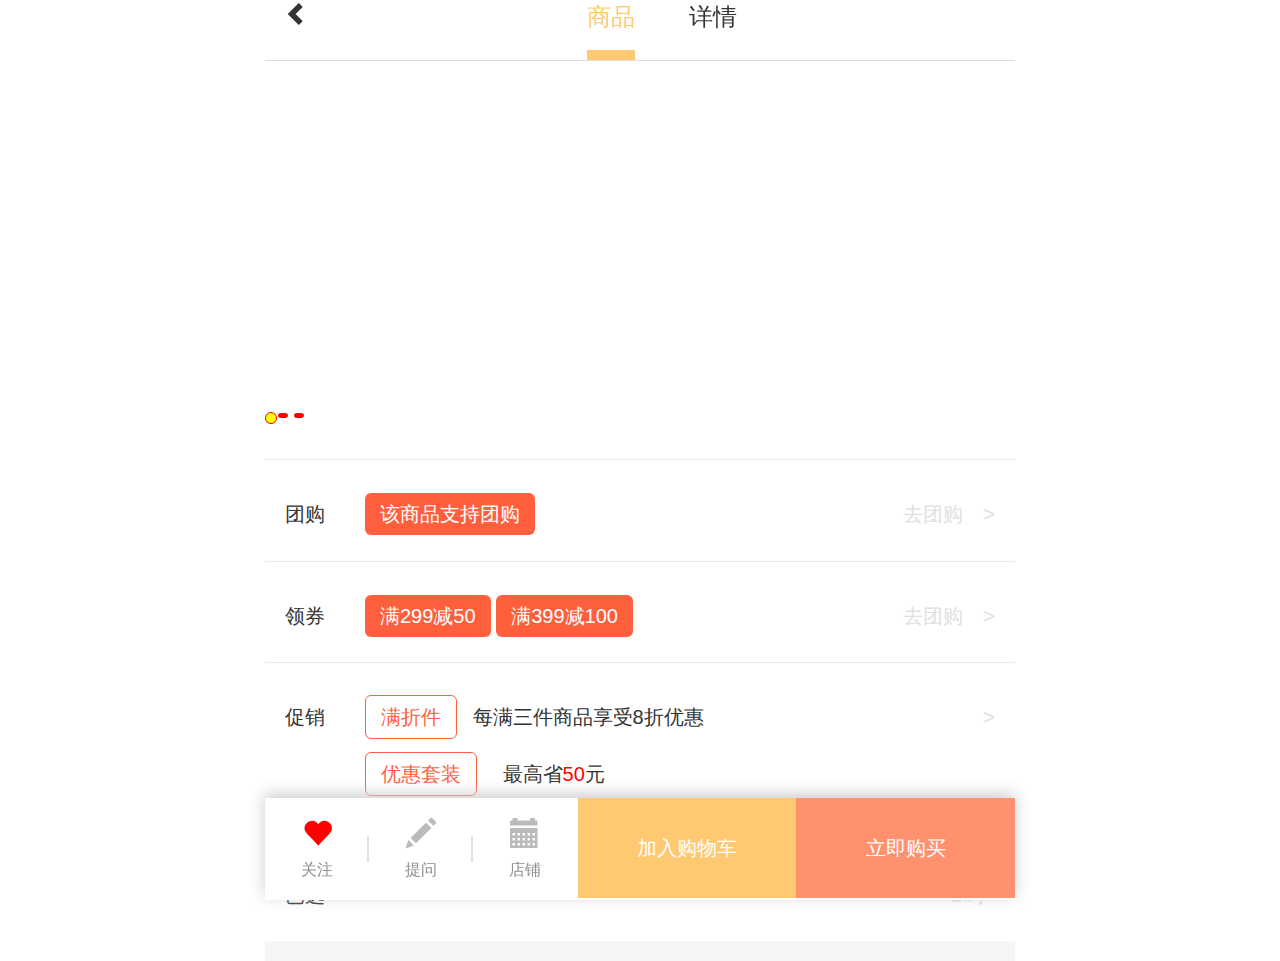
==== commit 4939ea72: "guoxiao sku" ====
--- a/goodslist-details.html
+++ b/goodslist-details.html
@@ -6,6 +6,9 @@
 		<meta name="viewport" content="width=device-width, initial-scale=1.0, minimum-scale=1.0,maximum-scale=1.0, user-scalable=no" />
 	
 		<link href="css/mui.min.css" rel="stylesheet" />
+		<link href="css/app.css" rel="stylesheet" />
+		<link href="css/icons-extra.css" rel="stylesheet" />
+		<link href="css/pro2.css" rel="stylesheet" />
 		<!-- 忽略将页面中的数字识别为电话号码 -->
 		<meta name="format-detection" content="telephone=no" />
 		<!-- 忽略对邮箱地址的识别 -->
@@ -38,9 +41,6 @@
 					 data-toggle="tab"><span>商品</span></a>
 					<a href="#profile" class="xjp-inline-block  font-size-1d2rem padding-bottom-d8rem margin-left-right-1d25rem"
 					 data-toggle="tab">详情</a>
-					<a href="#messages" class="xjp-inline-block 	font-size-1d2rem padding-bottom-d8rem margin-left-right-1d25rem"
-					 data-toggle="tab">评价</a>
-					<span class="glyphicon glyphicon-circle-arrow-up xjp-pull-right font-size-1d2rem padding-right-1rem"></span>
 				</div>
 			</nav>
 
@@ -61,34 +61,17 @@
 						<!--End banner tabs -->
 						<!-- banner inner  -->
 						<div class="carousel-inner" role="listbox">
-							<div class="item active">
-								<img src="images/xx_goodslist_details_goods_banner_01.png" alt="中电广场">
-								<div class="carousel-caption">
-									<p>中电广场</p>
-								</div>
-							</div>
-							<div class="item ">
-								<img src="images/xx_goodslist_details_goods_banner_01.png" alt="中电广场">
-								<div class="carousel-caption">
-									<p>中戏广场</p>
-								</div>
-							</div>
-							<div class="item ">
-								<img src="images/xx_goodslist_details_goods_banner_01.png" alt="中电广场">
-								<div class="carousel-caption">
-									<p>北电广场</p>
-								</div>
-							</div>
+					
+					
+						
 						</div>
 						<!--End banner inner  -->
 						<!-- banner arrow -->
 						<div class="banner-arrow">
 							<a class="left carousel-control xjp-hide" href="#top_banner" id="left_arrow" role="button" data-slide="prev">
-								<!-- <span class="glyphicon glyphicon-chevron-left" aria-hidden="true"></span> -->
 								<span class="sr-only">Previous</span>
 							</a>
 							<a class="right carousel-control xjp-hide" id="right_arrow" href="#top_banner" role="button" data-slide="next">
-								<!-- <span class="glyphicon glyphicon-chevron-right" aria-hidden="true"></span> -->
 								<span class="sr-only">Next</span>
 							</a>
 						</div>
@@ -96,9 +79,9 @@
 						<!-- End banner arrow -->
 					</section>
 					<!-- 轮播图的补充信息 -->
-					<div class="padding-left-1rem font-size-1rem border-line-1px-ec">
-						<p class="margin-bottom-1rem"><a href="javascript:void(0)" class="">2016新品 Dzzzz新元素 钩花镂空文艺短元素</a></p>
-						<p class="margin-bottom-1rem text-red"><span>￥</span><span>16，800</span></p>
+					<div class="padding-left-1rem font-size-1rem border-line-1px-ec aabbcc">
+					
+					
 
 					</div>
 					<!-- 这是商品页的 轮播 图 -->
@@ -143,125 +126,45 @@
 						<div class="pull-right text-e0e0e0">S码></div>
 					</section>
 
-					<section class="padding-left-right-1rem padding-top-2rem padding-bottom-1d6rem font-size-1rem relative border-line-1px-ec clearfix">
-						<div class="pull-left font-weight-700">商品评价<span>28</span>条</div>
-
-						<div class="pull-right text-e0e0e0">查看全部评价</div>
-					</section>
-
-					<section class="padding-left-right-1rem padding-top-2rem padding-bottom-1d6rem font-size-1rem relative border-line-1rem-f5f5f5f clearfix">
-						<div class="pull-left">
-							<img src="images/xx_goodslist_details_goods-xx_01.png" alt="" class="padding-right-1rem"><span>晨晨</span>
-						</div>
-						<div class="pull-right text-e0e0e0">2017-7-18</div>
-						<div class="padding-top-1rem clear">
-							东西不错
-						</div>
-					</section>
-
-					<section class="padding-left-right-1rem padding-top-2rem padding-bottom-1d6rem font-size-1rem relative border-line-1px-ec clearfix">
-						<div class="pull-left font-weight-700">提问<span>28</span>条</div>
-
-						<div class="pull-right text-e0e0e0">查看全部提问</div>
-					</section>
-
-					<section class="padding-left-right-1rem padding-top-2rem padding-bottom-1d6rem font-size-1rem relative border-line-1rem-f5f5f5f clearfix">
-						<div class="margin-bottom-1rem">
-							<span class="xjp-inline-block w-40-h-30 margin-right-1rem text-center bg-ffc971 down-caret">?</span><span>这个东西怎么样啊</span>
-						</div>
-						<!-- <br /> -->
-						<div class="">
-							<span class="xjp-inline-block w-40-h-30 margin-right-1rem text-center bg-6fb3f7 down-caret">…</span><span><span>这个东西怎么样啊</span>
-						</div>
-					</section>
-
-					<section class="padding-left-right-1rem padding-top-2rem padding-bottom-1d6rem font-size-1rem relative border-line-1px-ec clearfix">
-						<div class="pull-left font-weight-700">
-							<h3>补充说明</h3>
-						</div>
-					</section>
-
-					<section class="padding-left-right-1rem padding-top-2rem padding-bottom-1d6rem font-size-1rem relative border-line-1px-ec clearfix">
-						<div class="pull-left font-weight-700"><span>商品内容</span></div>
-					</section>
-
-					<section class="padding-left-right-1rem padding-top-2rem padding-bottom-1d6rem font-size-1rem relative border-line-1px-ec clearfix">
-						<div class="pull-left">钩花镂空文艺短外套</div>
-						<div class="padding-left-2rem pull-left text-center">
-							<span class=" padding-left-right-d75rem padding-top-bottom-d5rem img-rounded">1</span>件
-						</div>
-						<div class="pull-right"><span class="">￥</span><span>2000</span></div>
-					</section>
-
-					<section class="padding-left-right-1rem padding-top-2rem padding-bottom-1d6rem font-size-1rem relative border-line-1px-ec">
-						<div class="text-right ">
-							<p>
-								<span class="margin-right-1rem">原价</span>
-								<span class="text-decoration-line-through">￥ 2000</span>
-							</p>
-							<p>
-								<span class="margin-right-1rem ">优惠价</span>
-								<span class="text-red">￥ 1780</span>
-							</p>
-						</div>
-					</section>
-
-					<section class="padding-left-right-1rem padding-top-bottom-1d5rem font-size-1rem relative border-line-1px-ec">
-						<p>
-							手洗高洗涤温度40&#8451;，不可漂白，在阴凉处悬挂晾干，熨斗底板高温度110&#8451;，请用中性洗涤液单独反面洗涤，冷水洗涤，不可浸泡，不可机洗，绣花部位不可搓洗，不可刷洗
-						</p>
-					</section>
-
-					<section class="padding-left-right-1rem padding-top-2rem padding-bottom-1d6rem font-size-1rem relative border-line-1px-ec">
-						<h3>消费提示</h3>
-					</section>
-
-					<section class="padding-left-right-1rem padding-top-bottom-1rem font-size-1rem relative border-line-1px-ec">
-						<div class="absolute font-weight-700 text-000">有效期</div>
-						<div class="margin-left-9rem xjp-inline-block text-29">
-							<span class=" padding-top-bottom-d5rem img-rounded">至购买之日起</span>
-						</div>
-					</section>
-
-					<section class="padding-left-right-1rem padding-top-bottom-1rem font-size-1rem relative border-line-1px-ec">
-						<div class="absolute font-weight-700 text-000">使用时间</div>
-						<div class="margin-left-9rem xjp-inline-block text-29">
-							<span class=" padding-top-bottom-d5rem img-rounded">9：00 - 22：00</span>
-						</div>
-					</section>
-
-					<section class="padding-left-right-1rem padding-top-bottom-1rem font-size-1rem relative border-line-1px-ec">
-						<div class="absolute font-weight-700 text-000">使用日期</div>
-						<div class="margin-left-9rem xjp-inline-block text-29">
-							<span class=" padding-top-bottom-d5rem img-rounded">所有日期都可使用</span>
-						</div>
-					</section>
-
-					<section class="padding-left-right-1rem padding-top-bottom-1rem font-size-1rem relative border-line-1px-ec">
-						<div class="absolute font-weight-700 text-000">是否需要预约</div>
-						<div class="margin-left-9rem xjp-inline-block text-29">
-							<span class=" padding-top-bottom-d5rem img-rounded">无需预约</span>
-						</div>
-					</section>
-
-					<section class="padding-left-right-1rem padding-top-bottom-1d5rem font-size-1rem relative bg-f5 border-line-1px-ec text-center"
-					 style="margin-bottom:5rem">
-						<div class="h-1px text-center bg-bbb">
-							<span class="xjp-inline-block bg-f5 padding-left-right-1rem text-e0e0e0">上拉查看详情</span>
-						</div>
-
-					</section>
-
+					
+
+					
 				</div>
 				<!-- 轮播 图结束 -->
 
 				<!-- 商品页 -->
-				<div role="tabpanel" class="tab-pane" id="profile">这是商品的详细情况</div>
-				<div role="tabpanel" class="tab-pane" id="messages">.这是商品的评价，只供参考</div>
+				<div role="tabpanel" class="tab-pane" id="profile"></div>
 
 			</div>
 
 			<!-- ************************************** -->
+			<div class="flick-menu-mask" style=""></div>
+			<div class="spec-menu">
+				<div class="spec-menu-content spec-menu-show" style="display: block;">
+					<div class="spec-menu-top bdr-b">
+						<div class="spec-first-pic"> <img id="spec_image" src="" /> </div>
+						<a class="rt-close-btn-wrap spec-menu-close">
+							<p class="flick-menu-close tclck"> <img src="../images/close.png" width="24" height="24" /> </p>
+						</a>
+						<div class="spec-price" id="specJdPri" style="display: block"> <span class="yang-pic spec-yang-pic"> <img src="../images/rmb.png" /> </span> <span id="spec_price"> 36.80 </span> </div>
+						<div id="specWeightDiv" class="spec-weight"> <span>重量:</span> <span id="spec_weight">3.26kg</span> </div>
+					</div>
+
+					<div class="nature-container" id="natureCotainer">
+						<div class="pro-color"> <span class="part-note-msg"> 颜色 </span>
+							<p id="color">
+								<a title="白色 直袖款" class="a-item selected J_ping" report-eventparam="白色 直袖款">白色 直袖款</a>
+								<a title="蓝色 直袖款" class="a-item J_ping" report-eventparam="蓝色 直袖款">蓝色 直袖款</a>
+								<a title="黑色 直袖款" class="a-item J_ping" report-eventparam="黑色 直袖款">黑色 直袖款</a>
+								<a title="灰色 直袖款" class="a-item J_ping" report-eventparam="灰色 直袖款">灰色 直袖款</a>
+								<a title="粉色 直袖款" class="a-item J_ping" report-eventparam="粉色 直袖款">粉色 直袖款</a>
+								<a title="紫色 直袖款" class="a-item J_ping" report-eventparam="紫色 直袖款">紫色 直袖款</a>
+							</p>
+						</div>
+					</div>
+					<button class="true-button tclck">确定</button>
+				</div>
+			</div>
 
 			<!-- ************************************************* -->
 			<!-- footer  -->
@@ -291,47 +194,61 @@
 					<!-- 停车缴费4 -->
 				</ul>
 				<ul class="col-xs-7 padding-0">
-					<li class="col-xs-6 h-5rem padding-0 text-center bg-ffc971"><a href="javascript:void(0)" class="font-size-1rem text-white">加入购物车</a></li>
-					<li class="col-xs-6 h-5rem padding-0 text-center bg-ff916f"><a href="javascript:void(0)" class="font-size-1rem text-white">立即团购</a></li>
+					<li class="col-xs-6 h-5rem padding-0 text-center bg-ffc971 car"><a href="javascript:void(0)" class="font-size-1rem text-white">加入购物车</a></li>
+					<li class="col-xs-6 h-5rem padding-0 text-center bg-ff916f"><a href="javascript:void(0)" class="font-size-1rem text-white">立即购买</a></li>
 				</ul>
 			</footer>
 			<!--End footer -->
 		</div>
-		<!-- <script type="text/javascript" src="js/goods.js"></script> -->
 		<script src="js/mui.min.js"></script>
+		<script src='js/jquery.min.js'></script>
 		<script type="text/javascript">
-			$(function(){
-				var touchsPageX = [];
-				$(".carousel").on("touchstart",function(){
-					touchsPageX[0] = event.touches[0].pageX;
-					$(this).find(".carousel-inner").mousemove()
-				})
-				$(".carousel").on("touchend",function(){
-					var changedTouchesPageX = event.changedTouches[0].pageX
-					var Dvalue = changedTouchesPageX - touchsPageX[0];
-					if (Dvalue > 0){
-						console.log($(this).find(".right"))
-						$(this).find(".left").click()
-					}else if (Dvalue < 0){
-						$(this).find(".right").click()
+			$(document).ready(function(){
+				var user_id=localStorage.getItem("user_id");
+				var url = window.location.href;
+				info = url.split("=");
+				var goods_id=info[1];
+				$.ajax({
+					method:"POST",
+					url:'http://app.com/goods/goodsinfo',
+					data:{goods_id:goods_id,user_id:user_id},
+					dataType: "json",
+					async:false,
+					success:function (res) {
+						var img='';
+						$.each(res['goods_imgs'],function(k,v){
+							if (k == 0) {
+								img+="<div class='item active'><img src='http://47.93.25.230/storage/"+$(this).attr("goodss_img")+"'><div class='carousel-caption'><p>中电广场</p></div></div>";
+							} else{
+								img+="<div class='item'><img src='http://47.93.25.230/storage/"+$(this).attr("goodss_img")+"'><div class='carousel-caption'><p>中电广场</p></div></div>";
+							}	
+						})
+						$(".carousel-inner").html(img);
+						$("#profile").html("<br><br>"+res.goods_desc);
+						$(".aabbcc").html("<p class='margin-bottom-1rem'><a href='javascript:void(0)'>"+res.goods_name+"</a></p><p class='margin-bottom-1rem text-red'><span>￥</span><span class='goods_price' goods_id='"+goods_id+"'>"+res.goods_pirce+"</span></p>");
 					}
 				})
-			})
-			// mui.plusReady(function(){
-			// 	console.log(111111);
-			//     var self = plus.webview.currentWebview();
-			//     var goods_id = self.goods_id;//获得参数
-			// 	console.log(goods_id);
-			// });
-
-		</script>
-		
-		<script>
-			$(document).ready(function(){
-				var url = window.location.href;
-				info = url.split("=");
-				// alert(info[1]);
+				$(document).on("click",".car",function(){
+					var data={};
+					data.goods_price=$(".goods_price").text();
+					data.goods_id=$(".goods_price").attr('goods_id');
+					data.user_id=localStorage.getItem("user_id");
+					$.ajax({
+						url:'http://app.com/car/car',
+						data:data,
+						method:"POST",
+						dataType: "json",
+						async:false,
+						success:function (res) {
+							if (res.res == 200) {
+								alert(res.msg);
+							}else{
+								alert(res.msg);
+							}
+						}
+					})
+				})
 			});
 		</script>
 	</body>
-</html>
+</html>--- a/css/app.css
+++ b/css/app.css
@@ -0,0 +1,308 @@
+ul,li{font-style: normal;list-style: none;}
+.mui-plus.mui-android header.mui-bar{
+	display: none;
+}
+.mui-plus.mui-android .mui-bar-nav~.mui-content{
+	padding: 0;
+}
+
+
+.hm-description{
+	margin: .5em 0;
+}
+
+.hm-description>li {
+	font-size: 14px;
+	color: #8f8f94;
+}
+
+/*修改mui的默认样式*/
+.mui-content>.mui-table-view:first-child{margin: 0;}
+.mui-card-footer, .mui-card-header{padding: 0;}
+
+/*字体颜色*/
+.font-color-pink{color:#FC605A ;}
+.font-color-gray{color:#999 ;}
+
+/*margin距离*/
+.mt-2{margin-top: 2%;}
+.mr-4{margin-right: 4%;}
+.mr-6{margin-right: 6%;}
+
+/*flex布局*/
+.disflex-between{display: flex;justify-content: space-between;}
+
+
+
+
+/*底部导航*/
+.nav-bottom{padding-bottom: 50px;padding-top: 40px;}
+
+/*公共导航部分*/
+.nav-footer{width: 100%;position: fixed;bottom: 0;left: 0;display: flex;align-items: center;justify-content: space-around;background: #fff;border-top: solid 1px #e6e6e6;padding: 1%;height: 50px;}
+.nav-footer a{display: flex;flex-direction: column;align-content: center;align-items: center;font-size: 11px;color: #929292;}
+.nav-footer a span.mui-icon{height: 25px;overflow: hidden;font-size: 23px;padding-top: 2px;}
+.nav-footer .icon-active{color: #FC605A;}
+
+
+/*index*/
+.w100{width: 100%;}
+.new-pattern-con{border-bottom: solid 5px #f2f2f2;}
+.mui-table-view.pattern-con-icon{padding-top: 3%;padding-bottom:6%}
+.pattern-con-icon li span{font-size: 38px;}
+.pattern-con-icon li:nth-child(1) span{color: #f00;}
+.pattern-con-icon li:nth-child(2) span{color: #ff8300;}
+.pattern-con-icon li:nth-child(3) span{color: #ffca00;}
+.pattern-con-icon li:nth-child(4) span{color: #f00;}
+.pattern-con-icon li:nth-child(5) span{color: #ff4a7b;}
+.pattern-con-icon li:nth-child(6) span{color: #f56b6b;font-size: 30px;margin: 5px;}
+.pattern-con-icon li:nth-child(7) span{color: #ff5400;}
+.pattern-con-icon li:nth-child(8) span{color: #f1b243;}
+.new-pattern{border-top:solid 1px #dadadd}
+.new-pattern .mui-card-footer:before, .mui-card-header:after{position: relative;height: 0}
+.pattern-list{width: 100%;margin:0;margin-top: -10px;padding: 0;}
+.pattern-list .mui-card-content-inner{padding: 0;}
+.pattern-list .mui-card-content-inner p{width: 90%;margin: 2% 5%;text-align: left;white-space: nowrap;overflow: hidden;text-overflow: ellipsis;color: #333;}
+.pattern-list__p{display: flex;justify-content: space-between;width: 94%;margin: auto;}
+.pattern-list .mui-card-header img{width: 100%;height: 100%;}
+
+
+
+.seach-header, .search-header{    
+	background: #FC605A;
+	display: -webkit-box;
+    display: -webkit-flex;
+    display: flex;
+    -webkit-box-align: center;
+    -webkit-align-items: center;
+    align-items: center;
+    font-size: .36rem;}
+.seach-header  .btn{color: #fff;margin: 0 1%;}
+.seach-header .centerflex{display: flex;justify-content: space-around;align-items: center;margin-top: -5%;}
+.top-sch-box { height: 1.7rem; line-height:1.7rem; margin:1rem; padding: .9rem; font-size: .85rem; color: #9e9e9e; background-color: #f8f8f8; -webkit-border-radius: 1000px; border-radius: 1000px;flex: 1; }
+.top-sch-box .fdj { color: #ff0000;font-size: 18px; }
+.top-sch-box .sch-input { display: block; padding: 0 0.3rem; margin: 0; height: auto; line-height: 0.9rem; border: none; background: transparent; font-size: 12px; color: #666; }
+.top-sch-box .sch-txt { width: 100%; padding: 0 10px; color: #909090;}
+.top-sch-box .tag-wrap { position: relative; margin: 0 -.15rem; height: 100%; overflow: hidden; }
+.top-sch-box .mui-scroll { width: auto; height: 100%; display: -webkit-box; display: -webkit-flex; display: flex; -webkit-box-align: center; -webkit-align-items: center; align-items: center; }
+.top-sch-box .tags { padding-right: 2rem; white-space: nowrap; font-size: 0; }
+.top-sch-box .tags .tag { display: inline-block; vertical-align: middle; margin-right: .15rem; padding: 0 .25rem; color: #fff; font-size: .32rem; line-height: .58rem; background-color: #c2c2c2; -webkit-border-radius: 100px; border-radius: 100px; }
+.top-sch-box .tags .tag i { font-family: Muiicons; font-weight: 400; font-style: normal; -webkit-font-smoothing: antialiased; display: inline-block; vertical-align: top; height: 1px; line-height: inherit; font-size: .48rem; }
+.top-sch-box .tags .tag i:after { content: "\e460"; }
+.top-sch-box ~ .sch-submit { display: block; position: static; margin: 0 .3rem; padding: 0 .4rem; font-size: .45rem; line-height: .96rem; border: none !important; -webkit-border-radius: 100px; border-radius: 100px; }
+.top-sch-box .mui-icon-clear { margin: 0; padding: 0; font-size: 22px; }
+
+
+/*search.html*/
+.search-header{display:flex;justify-content: space-between;position: fixed;top: 0;width: 100%;align-items: center;height: 3rem;}
+.search-header a{color: #fff;display:block}
+.search-header input{ width: 64%;height: 57%;margin-top: 4%;display: block;border: none;font-size: .9rem;  }
+.search-header button{background-color: #fff;border: none;font-size: .9rem;height: 57%;margin-right: 6%;line-height: 57%;color: #fc605a;}
+.search-con{padding-top: 60px;background: #fff;padding-bottom: 40px;}
+.search-con ul{width: 94%;padding: 0;margin: auto;}
+.search-con ul span.icon-yushou-huang{color: #f00;font-size: 20px;margin-right: 1%;}
+.search-con ul span.mui-icon-extra-outline{color: #808080;font-size: 20px;margin-right: 1%;}
+.search-con p{border: none;}
+.search-con-history div.w100{width: 100%;}
+.delete.history, .hot-word{display: flex;flex-wrap: wrap;}
+.search-con-history .word-break{margin: 2%;padding: 1%;background-color:#bfbfbf;color: #fff;border-radius: 4px;}
+.clear-history{width: 86%;margin: auto;display:block;margin-top: 30%;padding: 2% 0;}
+.hot-word p{margin: 2%;padding: 1%;background-color:#fc605a;color: #fff;border-radius: 4px;}
+
+/*newCenter.html*/
+.new-center .mui-scroll-wrapper{height: 86vh;}
+.new-center .mui-table-view .mui-media-object{line-height: 42px;max-width: 78px;height: 60px;}
+
+/*shopping-card*/
+.shopping-card .mui-table-view .mui-media-object{height: 4em;max-width: 4em;}
+.now_value i{font-style: normal;list-style: none;}
+/*new-calssification.html*/
+.classification input.sch-txt{height: 23px; border: none;font-size: 15px;margin-top: 1%;padding-right: 11%;}
+.classification .top-sch-box .fdj{margin-top:-6px;}
+.classification .search__button{border: none;background-color: #fb9c98;color: #fff;position: fixed;top:8px; right: 5%;height: 29px;}
+.classification-list{width: 100%;overflow: scroll;}
+.classification-list #tabs{width: 260%;display: flex;padding: 0;}
+.classification-list #tabs li{margin:0 2%;}
+.classification-list #tabs a{color: #000;}
+.list-nav-tabs{width: 100%;overflow-x: scroll;-ms-overflow-x: scroll;}
+.classification-list #content{width: 100%;overflow: hidden;}
+ #content .mui-card{width: 45%;}
+ .classification-list #tabs .current a{color: #f00;}
+
+/*new-mine*/
+.new-mine{background: #fff;}
+.mine-photo{
+	width: 100%;
+	background-image: url(../images/muwu.jpg);
+	height: 18rem;
+	background-repeat: no-repeat; 
+	/*-webkit-filter: blur(3px);
+    -moz-filter: blur(3px);
+    -o-filter: blur(3px);
+    -ms-filter: blur(3px);
+    filter: blur(3px);
+    background-size: cover;*/
+   text-align: center;
+   position: relative;
+   color: #fff;
+    }
+.mine-photo img{width: 5rem;height: 5rem;border-radius: 50%;border: solid 1px #fff;margin-top: 12%;}
+.mine-photo-list{position: absolute;left: 0;width: 100%;bottom: 0;display: flex;justify-content: space-around;padding: 0;height: 2.8rem;background: rgba(0,0,0,.8);padding: 1%;}
+.mine-photo-list li{display: flex;flex-direction: column;text-align: center;align-items: center;}
+.mine-photo-list li p, .mine-photo-list li h4{font-size: 16px;color: #fff;}
+.mine-photo-list li h4{margin: 0;}
+.new-mine-title{width: 100%; padding: 2%; background-color: #fff;border-bottom: solid 1px #efefef;font-weight: bold;}
+.new-mine-title span{font-size: 17px;margin-right: 3%;}
+.new-min-title-list{display: flex;align-items: center;justify-content: space-around;padding: 0;}
+.new-min-title-list li a{display: flex;flex-direction: column;align-items: center;}
+.new-min-title-list li a{color: #000;}
+
+/*new-personal-details*/
+.new-personal-details{padding-bottom: 45px;}
+.deails-con{width: 100%;padding: 3%;margin-top:5px;}
+.deails-con .deails-con-title{font-size: 17px;}
+.deails-con-price{display: flex;justify-content: space-between;margin-top:3%;}
+.deails-con-price span:nth-child(1){font-size: 18px;font-weight: bold;color: #ff395c;}
+.deails-con-price span:nth-child(2){color: #b7b7b7;}
+.deails-con-text{background: #fff;padding: .2rem; padding: .9rem 0;font-weight: bold;}
+.deails-con-text__li{font-size: 14px;}
+
+.details-price__button{display: flex;justify-content: space-around;position: fixed;bottom: 0;left: 0;width: 100%;background: #fff;border-top: solid 1px #efefef;align-items: center;height: 40px;line-height: 40px;margin: 0;padding: 0;}
+.details-price__button .add-cart{display: flex;align-content: center;width: 50%;text-align: center;}
+.details-price__button .add-cart span{margin-left: 27%;margin-top: 4%;margin-right: 4%;}
+.details-price__button .add-cart p{line-height: 40px;margin: 0;}
+.details-price__button .buy{width: 50%;background-color: #F56B6B;text-align: center;color: #fff;}
+.details-price__button .buy a{color: #fff;}
+.true-button{    width: 94%;
+    margin: auto;
+    display: block;
+    background: #F15353;
+    color: #fff;
+    padding: 1.67%;
+    border-radius: 4rem;
+    border: none;
+    margin-top: 27%;}
+.icon-gouCenter {
+    position: fixed;
+    top: 2%;
+    right: 5%;
+    color: #f56b6b;
+    z-index: 10000;
+    width: 2.5rem;
+    text-align: center;
+    height:2.5rem;
+    border-radius: 6rem;
+    background-color: rgba(0,0,0,.3);
+}
+.icon-gouCenter span{margin-top: 15%;color: #fff;}
+
+/*new-mine-grade*/
+.new-mine-grade{padding-bottom: 50px;}
+.mine-grade-list li .mui-badge-danger, .mui-badge-red, .mui-badge-purple, .mui-badge-royal, .mui-badge-warning, .mui-badge-yellow{background: none;color: #F15353;}
+.mine-grade-list li span{font-size: 16px;}
+.mine-grade-list li:nth-child(1) .block{background-color: #F15353;color: #fff;border-radius: 3px;padding:1% 3%;}
+.mine-grade-list li:last-child{border-top: solid 5px #dadadd;}
+
+/*new-min-grade-record*/
+.grade-record-zmoney{width: 96%;display: block;box-shadow: 0 3px 12px #ccc;background: #fff;margin: 3% auto;font-size: 18px;text-align: center;padding:5% 0;color: #F15353;}
+.grade-record-list li.mui-table-view-cell{display: flex;justify-content: space-between;align-items: center;}
+.grade-record-list li.mui-table-view-cell span{color: #F15353;font-weight: bold;}
+
+/*new-mine-order*/
+.new-min-order{width:100%;padding: 3%;background-color: #fff;border-bottom:solid 5px #efeff4;}
+.new-min-order ul{padding: 0;}
+.new-min-order ul li:nth-child(1){display: flex;justify-content: space-between;padding-bottom: 2%;border-bottom: solid 1px #efefef;}
+.new-min-order ul li .time{color: #999;}
+.new-min-order ul li .state{color: #F15353;}
+.new-min-order ul li:nth-child(2){margin-top: 2%;display: flex;justify-content: space-between;padding-bottom: 2%;border-bottom: solid 1px #efefef;}
+.new-min-order ul li:nth-child(2) img{width: 7rem;height:8rem;border-bottom-left-radius: 3px;display: block;}
+.new-min-order ul li:nth-child(2) .flex1{flex: 1;display: flex;flex-direction: column;margin-left: 3%;}
+.new-min-order ul li:nth-child(2) .flex1 h4{font-size: 16px;font-weight: normal;line-height: 1.3rem;}
+.new-min-order ul li:nth-child(2) .flex1 h5{font-weight: bold;}
+.new-min-order ul li:nth-child(3){margin-top: 2%;display: flex;justify-content: space-between;padding-bottom: 2%;border-bottom: solid 1px #efefef;}
+.new-min-order ul li:nth-child(4){margin-top: 2%;padding-bottom: 2%;border-bottom: solid 1px #efefef;text-align: right;}
+.new-min-order ul li:nth-child(4) button.payment{border: none;background-color: #F15353;color: #fff;}
+.new-min-order ul li:nth-child(4) button.refund{border: none;background-color: #31b705;color: #fff;}
+.stock{display: flex;justify-content: space-between;}
+
+/*new-buy*/
+.new-buy-address{padding-top: 50px;background: #fff;border-bottom: solid 5px #efeff4;}
+.new-buy-address a{color: #000;display: flex;align-items: center;}
+.new-buy-address span.flex1{flex: 1;font-size: 16px;display: flex;flex-direction: column;align-items: left;}
+.new-buy-address span{margin-left: 2%;padding: 3% 0;}
+.new-buy-order ul li:nth-child(1){margin-top: 2%;display: flex;justify-content: space-between;padding-bottom: 2%;border-bottom: solid 1px #efefef;}
+.new-buy-order ul li:nth-child(1) img{width: 7rem;height:8rem;border-bottom-left-radius: 3px;display: block;}
+.new-buy-order ul li:nth-child(1) .flex1{flex: 1;display: flex;flex-direction: column;margin-left: 3%;}
+.new-buy-order ul li:nth-child(1) .flex1 h4{font-size: 16px;font-weight: normal;line-height: 1.3rem;}
+.new-buy-order ul li:nth-child(1) .flex1 h5{font-weight: bold;}
+.new-buy-order #textarea{margin-top:5%;}
+
+.buy__button{position: fixed;width: 100%;bottom: 0;left: 0;background-color: #fff;display: flex;justify-content: space-around;}
+.buy__button button{width: 50%;border: none;text-align: center;border-radius: 0;padding:3% 0;}
+.buy__button button.pay{background-color: #F15353;color: #fff;}
+
+/*new-address*/
+.new-add-address {background: #fff;padding-top: 50px;padding-left: 0;}
+.new-add-address li{border-bottom: solid 1px #efeff4;}
+.new-add-address li a{color: #000;width: 94%;margin: auto;display: block;padding: 2% 0;font-size: 16px;}
+.add-ress__button{position: fixed;bottom: 0;width: 100%;right: 0;text-align: ceter;background: #F15353;}
+.add-ress__button a{color: #fff;display: block;width: 100%;text-align: center;padding: 2%;}
+
+/*new-add-address*/
+.new-address{padding-top:60px;background-color: #fff;}
+#showCityPicker3{width:100%;padding:0 3%;line-height: 40px;display: flex;justify-content:space-between;border-bottom: solid 1px #c9c9ce;}
+#showCityPicker3 label{width: 35%;text-align: left;}
+#showCityPicker3 #cityResult3{width: 65%;}
+.preservation{width: 100%;background:#F15353;position: fixed;bottom: 0;}
+.preservation a{color: #fff;line-height:45px;text-align: center;width: 100%;display: block;}
+.new-address .mui-input-group:before{height: 0px;}
+.new-address .mui-input-group .mui-input-row:after{left: 0;}
+
+
+
+/*new-my-news*/
+.my-news{padding-top: 50px;background: #fff;}
+/*.my-news .mui-table-view .mui-media-object{width:74px;}*/
+
+/*new-cooperation*/
+		
+/*申请合作*/
+.together{width: 100%;height:  6rem;margin: auto;margin-top: 6rem;}
+.z_photo{width:92%;margin: auto;}
+.z_photo img {width: 100%;height:100%;}
+.z_addImg {float: left;margin: 0 3%;width: 20%;height: auto;height:6.5rem;}
+.z_file {width:20%;height: auto;float: left;margin-right: 0.2rem;background: url(../images/add-img.png) no-repeat;background-size: 100% auto;height:6.5em;position: relative;}
+.z_file input::-webkit-file-upload-button {width: 1rem;height: 1rem;border: none;position: absolute;outline: 0;opacity: 0;}
+.z_file input#file {display: block;width: 100%;border: 0;vertical-align: middle;height: 6rem;opacity: 0;}
+/*遮罩层*/
+.z_mask {width: 100%;height: 100%;background: rgba(0, 0, 0, .5);position: fixed;top: 0;left: 0;z-index: 999;display: none;}
+.z_alert {width: 50%;border-radius: .2rem;background: #fff;font-size: .24rem;text-align: center;position: absolute;left:25%;top: 30%;}
+.z_alert p:nth-child(1) {padding-bottom: 3%;border-bottom: solid 1px #ececec;padding: 10% 0;}
+.z_alert p:nth-child(2){display: flex;justify-content: space-evenly;}
+.z_alert p:nth-child(2) span {display: block; height: 2rem;line-height: 2rem;}
+.z_alert p:nth-child(2) .line-right {width: 1px;background: #ececec;}
+.z_cancel { border: none;}
+
+.submission{    
+	width: 92%;
+    display: block;
+    padding: 2% 0;
+    background-color: #FC605A;
+    color: #fff;
+    text-align: center;
+    font-size: 1.6em;
+    border-radius: 0.3em;
+    border: none;
+    margin: auto;
+    margin-top:10%;
+    }
+.new-cooperation .together{margin-top: 0;}
+
+.new-cooperation .agree{font-size: 14px;color: #999;padding-bottom: 10%;padding-top: 5%;}
+.new-cooperation .agree .mui-checkbox input[type=checkbox]:checked:before{font-size: 20px;margin-top: 3%;}
+.new-cooperation .agree .mui-checkbox input[type=checkbox]:before{font-size: 20px;margin-top: 3%;}
+.new-cooperation .agree .mui-checkbox input{margin-top:1%;}
+.new-cooperation .mui-input-group .mui-input-row:after{height: 0;}
+.cooperation__p{padding-left: 5%;line-height: 50px;}
+.new-cooperation #showCityPicker3{border: none;}
+.new-cooperation .mui-input-group:after{height: 0;}
--- a/css/icons-extra.css
+++ b/css/icons-extra.css
@@ -0,0 +1,63 @@
+@font-face {
+    font-family: MuiiconSpread;
+    font-weight: normal;
+    font-style: normal;
+    src:  url('../fonts/mui-icons-extra.ttf') format('truetype'); /* iOS 4.1- */
+}
+.mui-icon-extra
+{
+    font-family: MuiiconSpread;
+    font-size: 28px;
+    font-weight: normal;
+    font-style: normal;
+    line-height: 1;
+    display: inline-block;
+    text-decoration: none;
+    -webkit-font-smoothing: antialiased;
+}
+.mui-icon-extra-cold:before { content: "\e500"; }
+.mui-icon-extra-share:before { content: "\e200"; }
+.mui-icon-extra-class:before { content: "\e118"; }
+.mui-icon-extra-custom:before { content: "\e117"; }
+.mui-icon-extra-new:before { content: "\e103"; }
+.mui-icon-extra-card:before { content: "\e104"; }
+.mui-icon-extra-grech:before { content: "\e105"; }
+.mui-icon-extra-trend:before { content: "\e106"; }
+.mui-icon-extra-filter:before { content: "\e207"; }
+.mui-icon-extra-holiday:before { content: "\e300"; }
+.mui-icon-extra-cart:before { content: "\e107"; }
+.mui-icon-extra-heart:before { content: "\e180"; }
+.mui-icon-extra-computer:before { content: "\e600"; }
+.mui-icon-extra-express:before { content: "\e108"; }
+.mui-icon-extra-gift:before { content: "\e109"; }
+.mui-icon-extra-gold:before { content: "\e102"; }
+.mui-icon-extra-lamp:before { content: "\e601"; }
+.mui-icon-extra-rank:before { content: "\e110"; }
+.mui-icon-extra-notice:before { content: "\e111"; }
+.mui-icon-extra-sweep:before { content: "\e202"; }
+.mui-icon-extra-arrowleftcricle:before { content: "\e401"; }
+.mui-icon-extra-dictionary:before { content: "\e602"; }
+.mui-icon-extra-heart-filled:before { content: "\e119"; }
+.mui-icon-extra-xiaoshuo:before { content: "\e607"; }
+.mui-icon-extra-top:before { content: "\e403"; }
+.mui-icon-extra-people:before { content: "\e203"; }
+.mui-icon-extra-topic:before { content: "\e603"; }
+.mui-icon-extra-hotel:before { content: "\e301"; }
+.mui-icon-extra-like:before { content: "\e206"; }
+.mui-icon-extra-regist:before { content: "\e201"; }
+.mui-icon-extra-order:before { content: "\e113"; }
+.mui-icon-extra-alipay:before { content: "\e114"; }
+.mui-icon-extra-find:before { content: "\e400"; }
+.mui-icon-extra-arrowrightcricle:before { content: "\e402"; }
+.mui-icon-extra-calendar:before { content: "\e115"; }
+.mui-icon-extra-prech:before { content: "\e116"; }
+.mui-icon-extra-cate:before { content: "\e501"; }
+.mui-icon-extra-comment:before { content: "\e209"; }
+.mui-icon-extra-at:before { content: "\e208"; }
+.mui-icon-extra-addpeople:before { content: "\e204"; }
+.mui-icon-extra-peoples:before { content: "\e205"; }
+.mui-icon-extra-calc:before { content: "\e101"; }
+.mui-icon-extra-classroom:before { content: "\e604"; }
+.mui-icon-extra-phone:before { content: "\e404"; }
+.mui-icon-extra-university:before { content: "\e605"; }
+.mui-icon-extra-outline:before { content: "\e606"; }
--- a/css/pro2.css
+++ b/css/pro2.css
@@ -0,0 +1,9184 @@
+@charset "UTF-8";
+
+body,button,dd,dl,dt,fieldset,form,h1,h2,h3,h4,h5,h6,input,legend,li,ol,p,select,table,td,textarea,th,ul {
+	margin: 0;
+	padding: 0
+}
+
+li,ul {
+	list-style: none
+}
+
+article,aside,footer,header,hgroup,main,nav,section {
+	display: block
+}
+
+a {
+	
+	text-decoration: none
+}
+
+body {
+	min-width: 320px;
+	font-size: 1em;
+	font-family: PingFangSC-Regular,Helvetica,"Droid Sans",Arial,sans-serif;
+	color: #000;
+	-webkit-text-size-adjust: none;
+	line-height: normal
+}
+
+body,button,input,select,table,textarea {
+	font-size: 16px
+}
+
+.hot-search-bar span i:before,.jd-auto-complete-list li:before,.jd-footer-platforms li a.badge:after,.jd-footer-platforms li a:before,.jd-header-icon-back span,.jd-header-icon-cancel span,.jd-header-icon-category span,.jd-header-icon-close:after,.jd-header-icon-logo span,.jd-header-icon-search span,.jd-header-icon-shortcut span,.jd-header-shortcut span,.jd-search-tab li.sort-by-integrative a:after,.jd-search-tab li.sort-by-integrative.active a:after,.jd-search-tab li.sort-by-price a:after,.jd-search-tab li.sort-by-price.active a.arrow-down:after,.jd-search-tab li.sort-by-price.active a.arrow-up:after,.landing-keywords a:before,.region-title-back i,.sidebar-btn-location:after,.sidebar-categories .arrow,.sidebar-categories li.checked .tick,.supplier-arrow-right {
+	display: block;
+	
+	background-size: 200px 200px
+}
+
+.bdr-tb-bold {
+	border-top: 1px solid #e1e1e1;
+	border-bottom: 1px solid #e1e1e1;
+	border-width: 1px 0 1px 0;
+	
+}
+
+.bdr-t-bold {
+	border-top: 1px solid #e1e1e1;
+	border-width: 1px 0 0 0;
+	-webkit-border-image: url(data:image/gif;
+	base64,R0lGODlhAgAEAJEDAMfGy8jHy8jGy////yH/[base64]/eHBhY2tldCBlbmQ9InIiPz4B//79/Pv6+fj39vX08/Lx8O/u7ezr6uno5+bl5OPi4eDf3t3c29rZ2NfW1dTT0tHQz87NzMvKycjHxsXEw8LBwL++vby7urm4t7a1tLOysbCvrq2sq6qpqKempaSjoqGgn56dnJuamZiXlpWUk5KRkI+OjYyLiomIh4aFhIOCgYB/[base64]) 2 0 stretch
+}
+
+.bdr-b-bold {
+	border-bottom: 1px solid #e1e1e1;
+	border-width: 0 0 1px 0;
+	-webkit-border-image: url(data:image/gif;
+	base64,R0lGODlhAgAEAJEDAMfGy8jHy8jGy////yH/[base64]/eHBhY2tldCBlbmQ9InIiPz4B//79/Pv6+fj39vX08/Lx8O/u7ezr6uno5+bl5OPi4eDf3t3c29rZ2NfW1dTT0tHQz87NzMvKycjHxsXEw8LBwL++vby7urm4t7a1tLOysbCvrq2sq6qpqKempaSjoqGgn56dnJuamZiXlpWUk5KRkI+OjYyLiomIh4aFhIOCgYB/[base64]) 2 0 stretch
+}
+
+.borb-bold {
+	border-bottom: 0
+}
+
+.bdr-tb {
+	position: relative
+}
+
+.bdr-tb::before {
+	position: absolute;
+	content: '';
+	-webkit-transform: scaleY(.5);
+	transform: scaleY(.5);
+	top: -1px;
+	left: 0;
+	width: 100%;
+	height: 1px;
+	border-top: 1px solid #e3e5e9;
+	z-index: 10
+}
+
+.bdr-tb::after {
+	position: absolute;
+	content: '';
+	-webkit-transform: scaleY(.5);
+	transform: scaleY(.5);
+	bottom: -1px;
+	left: 0;
+	width: 100%;
+	height: 1px;
+	border-bottom: 1px solid #e3e5e9;
+	z-index: 10
+}
+
+.bdr-t {
+	position: relative
+}
+
+.bdr-t::before {
+	position: absolute;
+	content: '';
+	-webkit-transform: scaleY(.5);
+	transform: scaleY(.5);
+	top: -1px;
+	left: 0;
+	width: 100%;
+	height: 1px;
+	border-top: 1px solid #e3e5e9;
+	z-index: 10
+}
+
+.bdr-b {
+	position: relative
+}
+
+.bdr-b::after {
+	position: absolute;
+	content: '';
+	-webkit-transform: scaleY(.5);
+	transform: scaleY(.5);
+	bottom: -1px;
+	left: 0;
+	width: 100%;
+	height: 1px;
+	border-bottom: 1px solid #e3e5e9;
+	z-index: 10
+}
+
+a.bdr-tb::before {
+	border-color: #e3e5e9
+}
+
+a.bdr-tb::after {
+	border-color: #e3e5e9
+}
+
+a.bdr-t::before {
+	border-color: #e3e5e9
+}
+
+a.bdr-b::after {
+	border-color: #e3e5e9
+}
+
+.borb::after {
+	border-bottom: 0 solid #e3e5e9
+}
+
+.new-wt {
+	background-color: #f0f2f5
+}
+
+.page-content {
+	background-color: #f0f2f5
+}
+
+.goods-part {
+	padding-left: 10px;
+	background-color: #fff
+}
+
+.part-note-msg {
+	display: inline-block;
+	line-height: 15px;
+	font-size: 13px;
+	color: #81838e;
+	width: 26px;
+	white-space: normal;
+	height: auto
+}
+
+.loc-serv-note,.prod-coupon,.prod-spec {
+	height: auto;
+	padding: 15px;
+	font-size: 0;
+}
+#natureCotainer{padding: 3%;}
+.icon-arrow {
+	position: absolute;
+	right: 7px;
+	width: 15px;
+	height: 15px;
+
+	background-repeat: no-repeat;
+	background-size: 100px 100px
+}
+
+.icon-arrow-up {
+	background-position: 3px -5px
+}
+
+.icon-arrow-down {
+	background-position: 3px 6px
+}
+
+.icon-arrow-right {
+	background-position: 5px -16px
+}
+
+.jd-slider-container {
+	-webkit-transition: .5s
+}
+
+address,em {
+	font-style: normal
+}
+
+.pro-color,.pro-count,.pro-size,.pro-spec,.spec-desc {
+	font-size: 0;
+	overflow: hidden;
+	position: relative
+}
+
+.nowrap-txt {
+	white-space: nowrap;
+	text-overflow: ellipsis;
+	overflow: hidden
+}
+
+.base-txt {
+	margin-left: 34px;
+	font-size: 13px;
+	color: #252525;
+	line-height: 15px
+}
+
+.msg-notice .part-note-msg,.prod-spec .part-note-msg,.provide-srv .part-note-msg,.send-to .part-note-msg {
+	float: left
+}
+
+.icon {
+	vertical-align: top;
+	font-style: normal
+}
+
+.ext-warr .icon-arrow-down,.ext-warr .icon-arrow-up,.more-detail .icon-arrow-right {
+	top: 15px
+}
+
+
+
+.cf:after,.cf:before {
+	content: "";
+	display: table
+}
+
+.cf:after {
+	clear: both
+}
+
+.cf {
+	zoom: 1
+}
+
+.mar-t {
+	margin-top: 9px
+}
+
+.bottom-to-top {
+	position: fixed;
+	bottom: 62px;
+	right: 9px;
+	width: 38px;
+	height: 38px;
+	z-index: 20;
+	display: none
+}
+
+.hold-div-top {
+	height: 48px;
+	width: 100%;
+	display: block
+}
+
+.hold-div-bottom {
+	height: 35px;
+	width: 100%;
+	display: block
+}
+
+.col02 {
+	color: #686868;
+	-moz-box-flex: 1;
+	box-flex: 1;
+	margin-left: 38px
+}
+
+#download-floor {
+	display: block
+}
+
+#download-floor img {
+	width: 100%;
+	height: auto
+}
+
+.posi-rela {
+	position: relative
+}
+
+.icon-popups {
+	position: absolute;
+	right: 10px;
+	width: 19px;
+	height: 4px;
+	background-image: url(../images/5.4/product-detail-sprites-mjs.png?v=1);
+	background-repeat: no-repeat;
+	background-size: 100px 100px;
+	background-position: -42px -17px
+}
+
+input::-webkit-inner-spin-button,input::-webkit-outer-spin-button {
+	-webkit-appearance: none!important;
+	margin: 0
+}
+
+.is-loading {
+	display: none;
+	height: 27px;
+	text-align: center;
+	font-size: 0
+}
+
+.is-loading em {
+	background: url(../images/5.4/loading-animation.gif?v=1) center 2px no-repeat;
+	display: inline-block;
+	width: 23px;
+	height: 25px;
+	background-size: 23px 23px;
+	vertical-align: top
+}
+
+.is-loading span {
+	color: #b3b3b3;
+	font-size: 11px;
+	display: inline-block;
+	line-height: 27px;
+	margin-left: 10px
+}
+
+.header-slider {
+	position: relative;
+	width: 100%;
+	overflow: hidden
+}
+
+.header-slider-con {
+	overflow: hidden
+}
+
+.header-slider-con:after {
+	font-size: 0;
+	display: block;
+	visibility: hidden;
+	clear: both;
+	height: 0;
+	content: ''
+}
+
+.header-slider-item {
+	float: left;
+	overflow: hidden;
+	display: inline;
+	width: 100%
+}
+
+.loading-position {
+	position: absolute;
+	top: 132px;
+	left: 50%;
+	margin-left: -44px;
+	margin-top: -14px
+}
+
+.cart-loading-icon {
+	position: fixed;
+	display: none;
+	top: 50%;
+	left: 50%;
+	margin-top: -18px;
+	margin-left: -18px;
+	z-index: 300;
+	background: url(data:image/png;
+	base64,iVBORw0KGgoAAAANSUhEUgAAAEoAAABKCAMAAAArDjJDAAAABGdBTUEAALGPC/xhBQAAAAFzUkdCAK7OHOkAAALrUExURQAAAPAqKv8kJP8/P/84OO4zM/8qKv8AAP9VVf8AAPQ1NfAtLfQzM/8/P+snJ+kqKvAvL/AwMO8vL/AzM/IzM/AxMfAwMPIwMPEwMPAwMPEwMPUtLe4xMfUxMfIuLvIvL+UzM+cuLvAuLvIwMPQvL/8zM/E1NfEuLvEuLvEvL/AwMPIwMO8uLvMuLvEwMPEvL/MvL/MsLPAtLfIuLvIzM/EuLuw2NvIxMfAwMPIwMPIwMPIxMfExMfIwMPIuLvIvL/AvL/EuLvAwMPAuLvMvL/IwMPEyMvEvL/EwMPMwMPIuLvIuLvIuLvEwMPIwMPAuLvAuLvAwMPAvL/AuLvYrK/IwMPEwMO4zM/IvL/AuLvIwMPAwMPAxMfIwMPQwMPIxMfAwMPEwMPAyMvMuLvEuLvEwMPIvL/IwMPAvL/EvL/IwMPIuLvIvL/MuLvIuLvMxMfIwMPIvL/IvL+8tLfIwMPMxMfMuLvIvL/AwMPExMfEwMPMvL/EuLvEwMO8vL/EwMPEwMPQuLvAvL/IvL/IwMPEvL/EuLvAwMPMwMPIvL/IvL/AxMfMvL/IwMPEvL/ItLfEwMPIwMPIwMPAvL/IwMPAuLvIwMPIvL/EwMPAwMPAvL/EwMPIvL/IwMPEuLvIwMPEwMPIvL/AwMPEwMPIwMPIwMPEtLfIvL/IwMPAuLvIvL/EwMPIvL/EvL/IvL/IvL/IwMPEvL/EvL/AvL/EvL/EwMPIwMPMtLfIwMPEvL/IuLvEuLvIwMPIwMPEwMPIvL/IwMPIxMfEwMPIwMPAwMPIvL/EvL/IuLvIvL/AuLvAuLvAwMPIwMPIvL/IwMPIuLvIuLvAwMPEvL/IwMPEwMPAuLvAuLvAuLvUvL/EvL/IwMPEvL/IuLvIvL/ExMfEwMPEvL/AwMPAxMfIuLvIwMPMxMfEvL/IwMPEwMPIuLvEvL/MvL/AwMPIwMPAvL/EvL/IwMPIuLvIuLvAvL/IwMPEwMPAwMPAwMPEwMAZLX9UAAAD5dFJOUwASBwgJDwYCAwEYIhkEDQw2/SAjFEg1aiXkdBwfGvXHCgtH8zAFE01ycP6fIRZuYVYXEcUoYg5TRT+OKTmKUpBsJonAK504l4NV8eHsqe38+vn3+x3IOh579rnEJHkvaMLPM0LQmGZkW1x9ylAsPEN/O2UyuC5XpllOvWtMmhC+XjFGkX6Wu9JEzLc0QLS8Pa2y3tfd1u7c4/icX3dPlZNJZ+hKpBUnonjmds58hVG2j6eH52CIYy30gLU3eiqZks0+hPLDoazgjOXq1Nix2fDa06vfqLDV6xt1nku6i12Uhulty8lYgqO/oNFBWlSbgY2l28Hv4q6vqlu8whwAAAQxSURBVFjDY2AYBcMZsN6O1Q71Vtai1BzuiCNygQHB/oKClBnFYdAnFxk0k3KjOBpSlHdQxajuz16HwUbJyVvpF8rwk20Qs5PfeS+gWcpRs41wKOHkJMok4SN+076c9/LZr4NTCSc7OzsRJvVP8fHxmzbtvixuJZyc7BwcvAQdpi556rqPX6cbXkXs7By8qqrshExa9PDUdVc+Ahay8/KqsrHhNavw+MrNizaLEw4GdqBJTMx4zOKefPLkSklzYiKHHWgSCzPO8GJumyEpKelJZCpmZmFRYMEl6+H9dcaMamKTHy+LgqIiE3Y5gUnHvb1biU/KTIr8/HwcWF3cNenyZWcSMgmnAj+fmSI2Gc/pUyZNcSMp0/[base64]/7uxUIccoppCQEC4UkV3Z2dk85BjFGy4jI40iUh8a+oSFHKPYhYSEUFO2PBCQVf9y6nBzc6OIGAMBeUYJCwujGnUnOjqaLA9ySMTEoFbjExISErjIMUrV0dER1Sh3Z2fn7eQYxWJiskwGRWTPi/p6UXKMqrO2tkZtXmRUVVVVk2MUl4vLXhEUEbe+trZUcoyS2J6bi5oH+UuiokrMyEjspaWluWh1YXNJV1cT6UapqajESaCJZa5fv2sr6UY5Fjc2oici2d7e3okkpyym7qSkYox2g+3EiWeLSDVKRkCs2wRDtOfs1au+jKSZxCawW0BADTMzuX//NkGPxJRgY+MWh6W51jHh2CVfF5LK9bzCMBtdbIXYiUs/fO1JKB44xPrz8lSwtiElrlzZWP6IeKNceiwP9uNoS5tuLP+4pIZYk4SSX/dYxuBKJbZLni9/GUacSTwWHfnJYjib2zz7lh/VnrWbKJOUmiw6LPGE7F5X7VuutRZE9GAXLxBVysebDAVmub6rTS1iJlAeiKnXLF6gRCCfCbjX7nNvLeDG2+RoyqlUrxElWAVb26e2zptvX8GKszQXMzdfl1MpKkI4GAyz5s3fb7/ByRxrSPALlJV5vrVbl0xUA5/NoLl5g9UJ201pxWgxxCQhmplR8dTA006Fg9jUJ2X14a7T1geHdhYpxUmbsTGwM7HymITlmOpvach8U1FmQUIJwm6zxtZp01qPZztb1uxZsUpKQ1PPQTw+Ld10S8O9jLnCnCSVHxxJ4msPebwvyIqIRTJqm/5sUW52BpIBY/7CFpBRc25CjVqYPreRj4FMwLzM0k5fXFNKo9rUQElMiG10wGtYAwDpnROHZiAUiQAAAABJRU5ErkJggg==) no-repeat;background-size: 37px 37px;
+	height: 37px;
+	width: 37px;
+	background-position: 0 0;
+	-webkit-animation: rotateChange .8s cubic-bezier(.5,.5,.5,.5) infinite;
+	-moz-animation: rotateChange .8s cubic-bezier(.5,.5,.5,.5) infinite;
+	-ms-animation: rotateChange .8s cubic-bezier(.5,.5,.5,.5) infinite;
+	-o-animation: rotateChange .8s cubic-bezier(.5,.5,.5,.5) infinite;
+	animation: rotateChange .8s cubic-bezier(.5,.5,.5,.5) infinite
+}
+
+@-webkit-keyframes rotateChange {
+	0% {
+		-webkit-transform: rotate(0)
+	}
+
+	100% {
+		-webkit-transform: rotate(360deg)
+	}
+}
+
+@-moz-keyframes rotateChange {
+	0% {
+		-webkit-transform: rotate(0)
+	}
+
+	100% {
+		-webkit-transform: rotate(360deg)
+	}
+}
+
+@-ms-keyframes rotateChange {
+	0% {
+		-webkit-transform: rotate(0)
+	}
+
+	100% {
+		-webkit-transform: rotate(360deg)
+	}
+}
+
+@-o-keyframes rotateChange {
+	0% {
+		-webkit-transform: rotate(0)
+	}
+
+	100% {
+		-webkit-transform: rotate(360deg)
+	}
+}
+
+@keyframes rotateChange {
+	0% {
+		-webkit-transform: rotate(0)
+	}
+
+	100% {
+		-webkit-transform: rotate(360deg)
+	}
+}
+
+.bottom-tip-floor {
+	width: 100%;
+	height: 67px;
+	text-align: center;
+	padding-top: 21px
+}
+
+.bottom-tip {
+	display: inline-block;
+	line-height: 13px;
+	font-size: 13px;
+	color: #9b9c9f;
+	vertical-align: middle
+}
+
+.btm-detail-icon {
+	display: inline-block;
+	width: 14px;
+	height: 14px;
+	background-image: url(../images/5.4/product-detail-sprites-mjs.png?v=1);
+	background-repeat: no-repeat;
+	background-size: 100px 100px;
+	vertical-align: middle;
+	margin-right: 2px
+}
+
+.btm-detail-icon.btm-up {
+	background-position: -60px -67px
+}
+
+.btm-detail-icon.btm-down {
+	background-position: -76px -67px
+}
+
+.btm-loading {
+	line-height: 73px;
+	height: 0;
+	text-align: center;
+	transition: height .25s,border-bottom-width .25s;
+	background-color: #f3f4f6;
+	font-size: 13px;
+	color: #9b9c9f;
+	overflow: hidden;
+	vertical-align: middle
+}
+
+.btm-detail {
+	background-color: #fff
+}
+
+.btm-detail-to-top {
+	position: fixed;
+	bottom: 62px;
+	right: 9px;
+	width: 38px;
+	height: 38px;
+	z-index: 20;
+	display: none
+}
+
+.share-gift-wrap {
+	position: fixed;
+	width: 100%;
+	height: 100%;
+	top: 0;
+	left: 0;
+	z-index: 100;
+	opacity: 0
+}
+
+.share-gift-show {
+	opacity: 1;
+	-webkit-transition: opacity .5s
+}
+
+.share-gift-btn {
+	position: absolute;
+	width: 70px;
+	height: 70px;
+	right: 10px;
+	top: 41px;
+	background: url(../images/5.4/icon_shareClose.png?v=1) no-repeat center/30px;
+	border: none
+}
+
+.share-gift-content {
+	height: 100%;
+	border: none
+}
+
+.overflowHidden {
+	overflow: hidden
+}
+
+.label-icon-div {
+	font-style: normal;
+	display: inline-block;
+	height: 14px;
+	line-height: 20px;
+	font-size: 0;
+	width: auto;
+	border-radius: 2px;
+	position: relative;
+	box-sizing: border-box;
+	overflow: hidden
+}
+
+.have-icon-div {
+	border: 1px solid #f23030
+}
+
+.have-icon-div::after {
+	font-size: 0;
+	display: block;
+	visibility: hidden;
+	clear: both;
+	height: 0;
+	content: ''
+}
+
+.have-icon-div .label-text {
+	float: left
+}
+
+.have-not-icon-div::before {
+	content: '';
+	position: absolute;
+	top: 0;
+	left: 0;
+	border: 1px solid #f23030;
+	border-radius: 3px;
+	transform: scale(.5,.5);
+	-webkit-transform: scale(.5,.5);
+	transform-origin: left top;
+	-webkit-transform-origin: left top;
+	box-sizing: border-box;
+	height: 28px;
+	width: 200%;
+	z-index: 1
+}
+
+.label-text {
+	display: inline-block;
+	padding: 2px 2px;
+	font-size: 10px;
+	color: #f23030;
+	line-height: 10px;
+	height: 14px
+}
+
+.label-icon {
+	display: inline-block;
+	background: url(../images/5.4/icon-sprites-extend.png?v=1) #f23030;
+	background-size: 98px 14px;
+	width: 14px;
+	height: 14px;
+	float: left
+}
+
+.phone-exclusive-icon {
+	background-position: 0 -1px
+}
+
+.shop-vip-icon {
+	background-position: -14px -1px
+}
+
+.seckill-icon {
+	background-position: -28px -1px
+}
+
+.flash-icon {
+	background-position: -42px -1px
+}
+
+.line-service {
+	background-position: -56px -1px
+}
+
+.otc-icon {
+	background-position: -70px -1px
+}
+
+.seckill-floor-icon {
+	background-position: -84px -1px
+}
+
+.blue-border.have-icon-div {
+	border: 1px solid #1a68bc
+}
+
+.blue-border.have-not-icon-div::before {
+	border: 1px solid #1a68bc
+}
+
+.white-border.have-icon-div {
+	border: 1px solid #fff
+}
+
+.white-border.have-not-icon-div::before {
+	border: 1px solid #fff
+}
+
+.red-div {
+	background-color: #f23030
+}
+
+.blue-div {
+	background-color: #1a68bc
+}
+
+.jx-div {
+	background-color: #c09947
+}
+
+.jx-border.have-not-icon-div::before {
+	border: 1px solid #c09947
+}
+
+.jx-text {
+	color: #c09947
+}
+
+.white-text {
+	color: #fff
+}
+
+.red-text {
+	color: #f23030
+}
+
+.blue-text {
+	color: #1a68bc
+}
+
+.diamond-icon-div {
+	background-color: #b400d3
+}
+
+.diamond-icon-div::before {
+	border: 1px solid #b400d3
+}
+
+.diamond-icon-div .label-text {
+	color: #fff
+}
+
+.global-icon {
+	width: auto;
+	height: 14px;
+	vertical-align: top;
+	margin-top: 3px
+}
+
+.double11-icon {
+	width: auto;
+	height: 14px;
+	vertical-align: top;
+	margin-top: 3px
+}
+
+.rxd-icon-text {
+	padding: 2px 2px 2px 1px
+}
+
+.tryme {
+	background: rgba(0,0,0,.8);
+	width: 100%;
+	height: 50px
+}
+
+.tryme div {
+	width: 320px;
+	height: 50px;
+	margin: 0 auto;
+	position: relative
+}
+
+.tryme .later {
+	border: 0;
+	display: block;
+	left: 4px;
+	top: 9px;
+	width: 32px;
+	height: 32px;
+	position: absolute
+}
+
+.tryme .trynow {
+	border: 0;
+	display: block;
+	left: 40px;
+	width: 280px;
+	height: 50px;
+	position: absolute
+}
+
+.tryme span {
+	display: block;
+	width: 140px;
+	margin-left: 90px;
+	padding-top: 10px;
+	color: #fff;
+	font-size: 12px;
+	line-height: 15px
+}
+
+.tryme-img {
+	width: 320px;
+	height: 50px;
+	margin: 0 auto;
+	position: absolute
+}
+
+.download-pannel {
+	height: 50px;
+	width: 100%;
+	line-height: 50px;
+	position: relative;
+	font-size: 0;
+	overflow: hidden
+}
+
+.download-pannel .pannel-bg {
+	position: absolute;
+	width: 100%;
+	height: 100%;
+	top: 0;
+	left: 0;
+	z-index: 4
+}
+
+.download-pannel .pannel-bg img {
+	width: 100%;
+	height: 100%
+}
+
+.download-pannel div[class^=download-] {
+	position: relative;
+	z-index: 5;
+	float: left;
+	overflow: hidden
+}
+
+.download-pannel .download-close {
+	width: 16px;
+	height: 50px;
+	line-height: 50px;
+	display: inline-block;
+	margin-left: 2.5%
+}
+
+.download-pannel .download-close img {
+	width: 100%;
+	height: auto
+}
+
+.download-pannel .download-logo {
+	width: 35px;
+	height: 50px;
+	line-height: 50px;
+	margin-left: 5%;
+	margin-right: 2.5%
+}
+
+.download-pannel .download-logo img {
+	width: 100%;
+	height: auto
+}
+
+.download-pannel .download-txt {
+	display: inline-block;
+	width: 40%;
+	height: 100%
+}
+
+.download-pannel .font-large {
+	font-size: 15px
+}
+
+.download-pannel .download-action {
+	display: inline-block;
+	height: 100%;
+	width: 31.88%;
+	float: right!important;
+	text-align: center;
+	font-size: 13px;
+	color: #fff
+}
+
+.download-pannel .download-content {
+	font-size: 12px;
+	display: block;
+	position: relative
+}
+
+.download-pannel .download-content .content-up {
+	color: #fff;
+	font-weight: 500;
+	position: absolute;
+	top: -9px
+}
+
+.download-pannel .download-content .content-down {
+	color: #999;
+	position: absolute;
+	top: 9px
+}
+
+.download-pannel em {
+	font-style: normal
+}
+
+.download-pannel div,.download-pannel img {
+	vertical-align: middle
+}
+
+.download-noBg {
+	background-color: #232326
+}
+
+.download-noBg .download-action {
+	background-color: #cd2525
+}
+
+.download-noBg .pannel-bg {
+	display: none
+}
+
+.jd-header,.jd-header a {
+	font-family: PingFangSC-Regular,Helvetica,"Droid Sans",Arial,sans-serif;
+	color: #252525;
+	text-decoration: none;
+	font-size: 16px
+}
+
+.jd-header {
+	min-height: 44px;
+	padding: 0;
+	margin: 0;
+	text-decoration: none;
+	color: #252525;
+	width: 100%
+}
+
+.jd-header-bar {
+	position: relative;
+	background: #efefef url(../images/5.4/header-bg.png?v=1) repeat-x 0 0;
+	background-size: 100% 44px;
+	min-height: 44px;
+	border-bottom: 1px solid #bfbfbf;
+	border-width: 0 0 1px 0;
+	-webkit-border-image: url(data:image/gif;
+	base64,R0lGODlhBAAEAIABAL+/v////yH/[base64]/PgH//v38+/r5+Pf29fTz8vHw7+7t7Ovq6ejn5uXk4+Lh4N/[base64]/Pj08Ozo5ODc2NTQzMjEwLy4tLCsqKSgnJiUkIyIhIB8eHRwbGhkYFxYVFBMSERAPDg0MCwoJCAcGBQQDAgEAACH5BAEAAAEALAAAAAAEAAQAAAIFhBGpeVAAOw==) 2 0 stretch;-o-border-image: url(data:image/gif;
+	base64,R0lGODlhBAAEAIABAL+/v////yH/[base64]/PgH//v38+/r5+Pf29fTz8vHw7+7t7Ovq6ejn5uXk4+Lh4N/[base64]/Pj08Ozo5ODc2NTQzMjEwLy4tLCsqKSgnJiUkIyIhIB8eHRwbGhkYFxYVFBMSERAPDg0MCwoJCAcGBQQDAgEAACH5BAEAAAEALAAAAAAEAAQAAAIFhBGpeVAAOw==) 2 0 round;border-image: url(data:image/gif;
+	base64,R0lGODlhBAAEAIABAL+/v////yH/[base64]/PgH//v38+/r5+Pf29fTz8vHw7+7t7Ovq6ejn5uXk4+Lh4N/[base64]/Pj08Ozo5ODc2NTQzMjEwLy4tLCsqKSgnJiUkIyIhIB8eHRwbGhkYFxYVFBMSERAPDg0MCwoJCAcGBQQDAgEAACH5BAEAAAEALAAAAAAEAAQAAAIFhBGpeVAAOw==) 2 0 round
+}
+
+.jd-header-icon-back,.jd-header-icon-logo {
+	position: absolute;
+	width: 40px;
+	height: 44px
+}
+
+.jd-header-icon-back span {
+	width: 20px;
+	height: 20px;
+	background-position: -20px 0;
+	margin: 12px 0 0 10px
+}
+
+.jd-header-icon-back span,.jd-header-icon-cancel span,.jd-header-icon-search span,.jd-header-icon-shortcut span {
+	text-indent: -100px;
+	overflow: hidden
+}
+
+.jd-header-title {
+	margin: 0 50px;
+	text-align: center;
+	height: 44px;
+	line-height: 44px;
+	font-size: 16px
+}
+
+.jd-header-icon-category,.jd-header-icon-shortcut {
+	position: absolute;
+	right: 0;
+	top: 0;
+	width: 40px;
+	height: 44px;
+	overflow: hidden
+}
+
+.jd-header-icon-shortcut span {
+	width: 20px;
+	height: 20px;
+	background-position: -60px 0;
+	margin: 12px 10px 0 10px
+}
+
+.jd-header-shortcut span,.jd-header-shortcut strong {
+	display: block;
+	margin: 0 auto;
+	color: #fff;
+	font-weight: 400;
+	font-size: 12px;
+	line-height: 1
+}
+
+.jd-header-shortcut {
+	display: table;
+	width: 100%;
+	background: #404042;
+	height: 57px
+}
+
+.jd-header-shortcut li {
+	display: table-cell;
+	width: 20%;
+	text-align: center
+}
+
+.jd-header-shortcut a {
+	border: 0;
+	color: #fff
+}
+
+.jd-header-shortcut span {
+	width: 30px;
+	height: 30px;
+	margin-top: 6px
+}
+
+.jd-header-shortcut span.shortcut-categories {
+	background-position: -60px -27px
+}
+
+.jd-header-shortcut span.shortcut-cart {
+	background-position: -90px -27px
+}
+
+.jd-header-shortcut span.shortcut-my-account {
+	background-position: -120px -27px
+}
+
+.jd-header-shortcut span.shortcut-home {
+	background-position: -30px -27px
+}
+
+.jd-header-shortcut span.shortcut-my-history {
+	background-position: -10px -105px
+}
+
+.jd-header-new-bar {
+	width: 100%;
+	position: relative;
+	background: #efefef url(../images/5.4/header-bg.png?v=1) repeat-x 0 0;
+	background-size: 100% 44px;
+	min-height: 44px;
+	z-index: 20
+}
+
+#header-tabs {
+	overflow: hidden;
+	margin: 0 80px;
+	-webkit-tap-highlight-color: rgba(255,0,0,0);
+	display: -moz-box;
+	display: -webkit-box;
+	display: box
+}
+
+.header-tab-item {
+	text-align: center;
+	box-flex: 1;
+	-moz-box-flex: 1;
+	-webkit-box-flex: 1;
+	box-flex: 1;
+	width: 1%;
+	overflow: hidden;
+	white-space: nowrap
+}
+
+.header-tab-title {
+	font-size: 14px;
+	line-height: 14px;
+	padding-top: 15px;
+	padding-bottom: 15px;
+	color: #222;
+	width: 28px;
+	margin: 0 auto
+}
+
+.header-tab-selected {
+	font-size: 15px;
+	line-height: 15px;
+	padding-top: 15px;
+	padding-bottom: 12px;
+	border-bottom: 2px solid #222;
+	font-weight: 600;
+	width: 34px;
+	text-align: center
+}
+
+.header-bar-border {
+	border-bottom: 1px solid #bbb;
+	border-width: 0 0 1px 0;
+	-webkit-border-image: url(data:image/gif;
+	base64,R0lGODlhBAAEAIABAL+/v////yH/[base64]/PgH//v38+/r5+Pf29fTz8vHw7+7t7Ovq6ejn5uXk4+Lh4N/[base64]/Pj08Ozo5ODc2NTQzMjEwLy4tLCsqKSgnJiUkIyIhIB8eHRwbGhkYFxYVFBMSERAPDg0MCwoJCAcGBQQDAgEAACH5BAEAAAEALAAAAAAEAAQAAAIFhBGpeVAAOw==) 2 0 stretch;-o-border-image: url(data:image/gif;
+	base64,R0lGODlhBAAEAIABAL+/v////yH/[base64]/PgH//v38+/r5+Pf29fTz8vHw7+7t7Ovq6ejn5uXk4+Lh4N/[base64]/Pj08Ozo5ODc2NTQzMjEwLy4tLCsqKSgnJiUkIyIhIB8eHRwbGhkYFxYVFBMSERAPDg0MCwoJCAcGBQQDAgEAACH5BAEAAAEALAAAAAAEAAQAAAIFhBGpeVAAOw==) 2 0 round;border-image: url(data:image/gif;
+	base64,R0lGODlhBAAEAIABAL+/v////yH/[base64]/PgH//v38+/r5+Pf29fTz8vHw7+7t7Ovq6ejn5uXk4+Lh4N/[base64]/Pj08Ozo5ODc2NTQzMjEwLy4tLCsqKSgnJiUkIyIhIB8eHRwbGhkYFxYVFBMSERAPDg0MCwoJCAcGBQQDAgEAACH5BAEAAAEALAAAAAAEAAQAAAIFhBGpeVAAOw==) 2 0 round;margin-top: -1px
+}
+
+.m_common_new_top {
+	position: fixed;
+	top: 0;
+	left: 0;
+	z-index: 100;
+	width: 100%
+}
+
+.hide {
+	display: none
+}
+
+.sift-tab {
+	width: 100%;
+	height: 42px;
+	position: relative;
+	background-color: #fff;
+	display: none
+}
+
+.tab-lst {
+	display: -moz-box;
+	display: -webkit-box;
+	display: box;
+	width: 100%;
+	position: relative
+}
+
+.tab-lst::after {
+	position: absolute;
+	content: '';
+	-webkit-transform: scaleY(.5);
+	transform: scaleY(.5);
+	bottom: -1px;
+	left: 0;
+	width: 100%;
+	height: 1px;
+	border-bottom: 1px solid #e1e1e1;
+	z-index: 10
+}
+
+.tab-lst li {
+	box-flex: 1;
+	-moz-box-flex: 1;
+	-webkit-box-flex: 1;
+	box-flex: 1;
+	width: 1%;
+	text-align: center
+}
+
+.tab-lst li a {
+	display: block;
+	font-size: 13px;
+	color: #9a9a9a;
+	padding: 13px 0 8px 0;
+	line-height: 20px;
+	text-shadow: 1px 1px 1px rgba(255,255,255,.2)
+}
+
+.tab-lst li a.on {
+	color: #f15353!important
+}
+
+#tabs {
+	overflow: hidden;
+	width: 100%;
+	background-color: #fff;
+	font-family: SimHei,"Helvetica Neue",Arial,"Droid Sans",sans-serif;
+	display: none;
+	position: relative
+}
+
+#tabs:after {
+	font-size: 0;
+	display: block;
+	visibility: hidden;
+	clear: both;
+	height: 0;
+	content: ''
+}
+
+#tabs::before {
+	position: absolute;
+	content: '';
+	-webkit-transform: scaleY(.5);
+	transform: scaleY(.5);
+	bottom: 0;
+	left: 0;
+	width: 100%;
+	height: 1px;
+	border-bottom: 1px solid #e2e2e2;
+	z-index: 10
+}
+
+.tab-item {
+	float: left;
+	overflow: hidden;
+	width: 20%;
+	text-align: center;
+	white-space: nowrap;
+	color: #9a9a9a;
+	-webkit-tap-highlight-color: transparent
+}
+
+.tab-assess-title {
+	font-size: 12px;
+	line-height: 12px;
+	padding-top: 10px;
+	padding-bottom: 5px
+}
+
+.tab-assess-num {
+	font-size: 11px;
+	line-height: 11px;
+	padding-bottom: 9px
+}
+
+.tab-assess-rednum {
+	font-size: 11px;
+	line-height: 11px
+}
+
+.tab-hover {
+	color: #f15353
+}
+
+.cart-concern-btm-fixed {
+	display: table;
+	position: fixed;
+	left: 0;
+	bottom: 0;
+	z-index: 10;
+	text-align: center;
+	width: 100%;
+	height: 50px;
+	overflow: hidden
+}
+
+.cart-concern-btm-fixed:after {
+	font-size: 0;
+	display: block;
+	visibility: hidden;
+	clear: both;
+	height: 0;
+	content: ''
+}
+
+.concern-cart {
+	background-color: rgba(255,255,255,.9);
+	position: relative
+}
+
+.concern-cart:before {
+	position: absolute;
+	content: '';
+	-webkit-transform: scaleY(.5);
+	transform: scaleY(.5);
+	top: 0;
+	left: 0;
+	width: 100%;
+	height: 1px;
+	border-top: 1px solid #d2d2d2
+}
+
+.action-list a,.concern-cart a {
+	display: inline-block;
+	height: 100%;
+	line-height: 50px;
+	float: left;
+	overflow: hidden;
+	position: relative
+}
+
+.action-list,.concern-cart {
+	float: left;
+	height: 100%;
+	overflow: hidden
+}
+
+.action-list a,.concern-cart a {
+	width: 50%
+}
+
+.concern-cart a {
+	color: #d4d4d4;
+	font-size: 10px
+}
+
+em.btm-act-icn {
+	width: 23px;
+	height: 21px;
+	display: block;
+	margin: 0 auto;
+	background-color: #fff;
+	margin-top: 10px;
+	margin-bottom: 4px;
+	background: url(../images/5.4/cart_sprits_all.png?v=1) 0 0 no-repeat;
+	background-size: 100px 100px;
+	position: relative
+}
+
+.order-numbers {
+	display: inline-block;
+	position: absolute;
+	top: -5px;
+	background-color: #f23030;
+	line-height: 10px;
+	font-style: normal;
+	border-radius: 8px;
+	padding: 0 4px;
+	font-size: 8px;
+	color: #fff;
+	right: -9px;
+	border: 1px solid #fff
+}
+
+.dong-dong-icn .btm-act-icn {
+	background-position: -26px 0;
+	background-size: 100px 100px;
+	width: 19px
+}
+
+.jimi-icn .btm-act-icn {
+	background-position: -26px -21px;
+	background-size: 100px 100px;
+	width: 20px
+}
+
+.jx-icn .btm-act-icn {
+	background-position: 0 0;
+	background-size: 100px 100px;
+	width: 20px;
+	height: 20px;
+	margin-bottom: 5px
+}
+
+.cart-car-icn .btm-act-icn {
+	background-position: 0 -21px;
+	background-size: 100px 100px;
+	width: 22px
+}
+
+.drug-list-icn .btm-act-icn {
+	background-position: -78px -2px;
+	background-size: 100px 100px;
+	width: 16px
+}
+
+.love-heart-icn .btm-act-icn {
+	background-position: -50px -3px;
+	background-size: 100px 100px;
+	width: 22px
+}
+
+.love-heart-icn .btm-act-icn.focus-out {
+	background-position: -50px -3px
+}
+
+.love-heart-icn .btm-act-icn.focus-on {
+	background-position: -50px -25px
+}
+
+.concern-cart a span {
+	display: block;
+	line-height: 9px;
+	height: 15px;
+	text-align: center
+}
+
+.action-list a {
+	color: #fff;
+	font-size: 15px
+}
+
+.action-list a.cart-black-font {
+	color: #333
+}
+
+.red-color {
+	background-color: #f23030
+}
+
+.yellow-color {
+	background-color: #ffb03f
+}
+
+.disabled {
+	background-color: #bfbfbf!important
+}
+
+.jx-cart-yellow {
+	background-color: #efc532
+}
+
+.five-column .concern-cart {
+	width: 47.5%
+}
+
+.five-column .concern-cart a {
+	width: 33.33%
+}
+
+.five-column .action-list {
+	width: 52.5%
+}
+
+.five-column .action-list a {
+	width: 50%
+}
+
+.four-column .concern-cart {
+	width: 42%
+}
+
+.four-column .concern-cart a {
+	width: 50%
+}
+
+.four-column .action-list {
+	width: 58%
+}
+
+.four-column .action-list a {
+	width: 50%
+}
+
+.four-column-l3r1 .concern-cart {
+	width: 53.125%
+}
+
+.four-column-l3r1 .concern-cart a {
+	width: 33.33%
+}
+
+.four-column-l3r1 .action-list {
+	width: 46.875%
+}
+
+.four-column-l3r1 .action-list a {
+	width: 100%
+}
+
+.three-column .concern-cart {
+	width: 50%
+}
+
+.three-column .concern-cart a {
+	width: 50%
+}
+
+.three-column .action-list {
+	width: 50%
+}
+
+.three-column .action-list a {
+	width: 100%
+}
+
+.three-column .action-list a:last-child {
+	display: none
+}
+
+.message-floor {
+	width: 100%;
+	height: 100%;
+	position: fixed;
+	top: 0;
+	left: 0;
+	text-align: center;
+	z-index: 500
+}
+
+.message-floor .messge-box {
+	width: 145px;
+	background: rgba(0,0,0,.8);
+	border-radius: 8px;
+	text-align: center;
+	position: absolute;
+	top: 50%;
+	left: 50%
+}
+
+.messge-box .messge-box-icon {
+	width: 26px;
+	height: 26px;
+	display: inline-block;
+	margin: 18px 0 9px 0;
+	position: relative;
+	overflow: hidden;
+	vertical-align: middle
+}
+
+.messge-box .messge-box-content {
+	font-size: 15px;
+	line-height: 15px;
+	color: #fff;
+	padding: 0 10px 21px 10px
+}
+
+.messge-box-icon h1 {
+	color: #fff;
+	display: inline;
+	margin-top: 5px;
+	font-size: 22px
+}
+
+.message-toast-icon {
+	background: url(data:image/png;
+	base64,iVBORw0KGgoAAAANSUhEUgAAADgAAAB4CAYAAACn3jFyAAAAGXRFWHRTb2Z0d2FyZQBBZG9iZSBJbWFnZVJlYWR5ccllPAAAAyZpVFh0WE1MOmNvbS5hZG9iZS54bXAAAAAAADw/eHBhY2tldCBiZWdpbj0i77u/[base64]/eHBhY2tldCBlbmQ9InIiPz4a44QkAAAGEUlEQVR42uxcS2xVRRg+FwxSaEkUKomiEW0LJkjB26SK8VF1YcvKsDASXXQLLJSdGl2JiSyK3UCMGxcYY6JWNi6tJFKK0UsxEUuVEGx7ld62pi1NASHXf8I3YTLnnN7zmP88buZPvsxJzzkz/3dnzjz+RwvVatWpZ1nh1LncxVRvG+E5wg5cP0rYQGjC/QXCNOEiYYwwQjiJa6NSMDhEHyf0EvYQHopYx1+ErwmfEX7NAsECoZvwLmGX8vcpwiBhmDBKuESoEBZxfy2hmbCZsJXwJKGLcJ9SxxDhQ8J3hOhKCoIRUSScrt6RaUIfoYNQiFBfAe/2oS4pp9FWJD2jvLSacIRwCwqUCQcJa2P8WDrWEA4QJtGGaKsfbbMSbCWcRaP/EQ4TGg0S09GINm6gzbPQgYXgU4QZNDRG2MlITMcOwm9oewa6GCXYTVhEA98S1iVITu3NAeiwCJ2MEOxUyH1CWJkCOYmV0EGS7IxLsEWZ0Y6mSEzHUWW4tkYleDehhIpOpNxzXj15ArqVoGtogv2o4LyhmbIbS0o56PcT4Js8Dx37wxIUC+tNTM/thn71srJ4lw3V2Q4db/ptBvx2FGegyGGDw+qaQvCawXo/UnY8hSAEd+OFScOL+JRCcMrw8iF3PLv1+17nwbdRio3uVYMnl3mf67gidDyE63dqbba345eoEBoMz3wlpQdLhutugM5Vfc7Qe/ANlMcJS4bPnnNMPehA1+MaB0+TxWsKQdMyz0hQyOcoX/UjuI3wAA6rpRwS/IVQJmyCmcRF8GmU38c6QQcjOMdQfxVWBCHPexF8AuUZJkMUdw8K+RlluxfBrShHmRqfY+5BIRdQbvEiKC1hf+a4B/9A+YgXwfUoryTQg1wEpe7NXgRVo2xee1Dq3piG6T4JgqtQ3vAiuKD1ZB4JukahSnAG5cYECHLNovfo9a/Q/AJCWnLcg60oJ7wIjmrrYR4JbtHXctV9JvefnUyNXyfcUq45pKjsS10ET6HsgteIYz+6mXGWFjq/gOsf/Nxnk4T7CR3qr5ATKWIvKr6/B/3WwS9Qvu7kT/ai/HI5B6jYhQt38jT2pks5IdeAVUC4yYXb/JxfD4obQ3iw17AS3TiQlnFtUnqh85BKzsvoxGk25DD8RjIbCp/[base64]/zu3AmnvKrYLWU45WOwInRpBi8j4ZRZC4gdJ3zlZCgg1k/a4MKSIc0PE+5VLM6iJ2cJl+EwGYGZIdMhzZmUuo+6twTzLjZvIuFlwuZNhBabN2HzJmzehM2bsHkTNm/C5k0kkjfB8U1mKm+Cy5yYmbwJLmQmb4JzqPo6QL1e+BEP788BOYl90PlULbPhdvi46zYIgTNvIqwIG+mnhGcDPOubN6F39QS6upjykNuoLAHHAr7TgefH/[base64]/wuRSsJwkkjchSQ6A5BrCMwmQE+LKm/DabP9jaLOtDlfOYbnsZlt/aNLwcakH/7dihJmcNJS5jkvceRNiuG6C/6/CvJ+1eROOw5s3wSmZyJvIjNmw7g2/XHkTHLB5EzZvwuZN2LwJmzdh8yZs3oTNm7B5EzZvwuZN2Kh7S9AStAQtQUvQErQEjcv/AgwAkHdHIHRUWmsAAAAASUVORK5CYII=) no-repeat;background-size: 28px 60px
+}
+
+.succee-icon {
+	display: inline-block;
+	height: 26px;
+	width: 26px;
+	background-position: -1px -29px
+}
+
+.error-icon {
+	display: inline-block;
+	height: 26px;
+	width: 26px;
+	background-position: -1px -1px
+}
+
+.focus-info {
+	color: #232326;
+	font-size: 9px
+}
+
+.focus-scale {
+	background: url(../images/5.4/cart_sprits_all.png?v=1) no-repeat;
+	background-size: 100px 100px;
+	display: none;
+	width: 22px;
+	height: 17px;
+	position: absolute;
+	top: 10px;
+	left: 50%;
+	margin-left: -11px;
+	background-position: -50px -25px
+}
+
+.click-focus-show {
+	-webkit-animation: focused .2s 1 ease 0s;
+	-moz-animation: focused .2s 1 ease 0s;
+	-ms-animation: focused .2s 1 ease 0s;
+	-o-animation: focused .2s 1 ease 0s;
+	animation: focused .2s 1 ease 0s
+}
+
+.focus-scale-show {
+	-webkit-animation: focusedScale .2s 1 ease 0s;
+	-moz-animation: focusedScale .2s 1 ease 0s;
+	-ms-animation: focusedScale .2s 1 ease 0s;
+	-o-animation: focusedScale .2s 1 ease 0s;
+	animation: focusedScale .2s 1 ease 0s
+}
+
+@-webkit-keyframes focused {
+	0% {
+		transform: scale(0,0);
+		-webkit-transform: scale(0,0);
+		transform-origin: center center;
+		-webkit-transform-origin: center center;
+		opacity: 1
+	}
+
+	20% {
+		transform: scale(.8,.8);
+		-webkit-transform: scale(.8,.8);
+		transform-origin: center center;
+		-webkit-transform-origin: center center;
+		opacity: .6
+	}
+
+	40% {
+		transform: scale(1,1);
+		-webkit-transform: scale(1,1);
+		transform-origin: center center;
+		-webkit-transform-origin: center center;
+		opacity: .6
+	}
+
+	60% {
+		transform: scale(1.1,1.1);
+		-webkit-transform: scale(1.1,1.1);
+		transform-origin: center center;
+		-webkit-transform-origin: center center;
+		opacity: .6
+	}
+
+	80% {
+		transform: scale(1.2,1.2);
+		-webkit-transform: scale(1.2,1.2);
+		transform-origin: center center;
+		-webkit-transform-origin: center center;
+		opacity: .8
+	}
+
+	100% {
+		transform: scale(1,1);
+		-webkit-transform: scale(1,1);
+		transform-origin: center center;
+		-webkit-transform-origin: center center;
+		opacity: 1
+	}
+}
+
+@-moz-keyframes focused {
+	0% {
+		transform: scale(0,0);
+		-webkit-transform: scale(0,0);
+		transform-origin: center center;
+		-webkit-transform-origin: center center;
+		opacity: 1
+	}
+
+	20% {
+		transform: scale(.8,.8);
+		-webkit-transform: scale(.8,.8);
+		transform-origin: center center;
+		-webkit-transform-origin: center center;
+		opacity: .6
+	}
+
+	40% {
+		transform: scale(1,1);
+		-webkit-transform: scale(1,1);
+		transform-origin: center center;
+		-webkit-transform-origin: center center;
+		opacity: .6
+	}
+
+	60% {
+		transform: scale(1.1,1.1);
+		-webkit-transform: scale(1.1,1.1);
+		transform-origin: center center;
+		-webkit-transform-origin: center center;
+		opacity: .6
+	}
+
+	80% {
+		transform: scale(1.2,1.2);
+		-webkit-transform: scale(1.2,1.2);
+		transform-origin: center center;
+		-webkit-transform-origin: center center;
+		opacity: .8
+	}
+
+	100% {
+		transform: scale(1,1);
+		-webkit-transform: scale(1,1);
+		transform-origin: center center;
+		-webkit-transform-origin: center center;
+		opacity: 1
+	}
+}
+
+@-ms-keyframes focused {
+	0% {
+		transform: scale(0,0);
+		-webkit-transform: scale(0,0);
+		transform-origin: center center;
+		-webkit-transform-origin: center center;
+		opacity: 1
+	}
+
+	20% {
+		transform: scale(.8,.8);
+		-webkit-transform: scale(.8,.8);
+		transform-origin: center center;
+		-webkit-transform-origin: center center;
+		opacity: .6
+	}
+
+	40% {
+		transform: scale(1,1);
+		-webkit-transform: scale(1,1);
+		transform-origin: center center;
+		-webkit-transform-origin: center center;
+		opacity: .6
+	}
+
+	60% {
+		transform: scale(1.1,1.1);
+		-webkit-transform: scale(1.1,1.1);
+		transform-origin: center center;
+		-webkit-transform-origin: center center;
+		opacity: .6
+	}
+
+	80% {
+		transform: scale(1.2,1.2);
+		-webkit-transform: scale(1.2,1.2);
+		transform-origin: center center;
+		-webkit-transform-origin: center center;
+		opacity: .8
+	}
+
+	100% {
+		transform: scale(1,1);
+		-webkit-transform: scale(1,1);
+		transform-origin: center center;
+		-webkit-transform-origin: center center;
+		opacity: 1
+	}
+}
+
+@-o-keyframes focused {
+	0% {
+		transform: scale(0,0);
+		-webkit-transform: scale(0,0);
+		transform-origin: center center;
+		-webkit-transform-origin: center center;
+		opacity: 1
+	}
+
+	20% {
+		transform: scale(.8,.8);
+		-webkit-transform: scale(.8,.8);
+		transform-origin: center center;
+		-webkit-transform-origin: center center;
+		opacity: .6
+	}
+
+	40% {
+		transform: scale(1,1);
+		-webkit-transform: scale(1,1);
+		transform-origin: center center;
+		-webkit-transform-origin: center center;
+		opacity: .6
+	}
+
+	60% {
+		transform: scale(1.1,1.1);
+		-webkit-transform: scale(1.1,1.1);
+		transform-origin: center center;
+		-webkit-transform-origin: center center;
+		opacity: .6
+	}
+
+	80% {
+		transform: scale(1.2,1.2);
+		-webkit-transform: scale(1.2,1.2);
+		transform-origin: center center;
+		-webkit-transform-origin: center center;
+		opacity: .8
+	}
+
+	100% {
+		transform: scale(1,1);
+		-webkit-transform: scale(1,1);
+		transform-origin: center center;
+		-webkit-transform-origin: center center;
+		opacity: 1
+	}
+}
+
+@keyframes focused {
+	0% {
+		transform: scale(0,0);
+		-webkit-transform: scale(0,0);
+		transform-origin: center center;
+		-webkit-transform-origin: center center;
+		opacity: 1
+	}
+
+	20% {
+		transform: scale(.8,.8);
+		-webkit-transform: scale(.8,.8);
+		transform-origin: center center;
+		-webkit-transform-origin: center center;
+		opacity: .6
+	}
+
+	40% {
+		transform: scale(1,1);
+		-webkit-transform: scale(1,1);
+		transform-origin: center center;
+		-webkit-transform-origin: center center;
+		opacity: .6
+	}
+
+	60% {
+		transform: scale(1.1,1.1);
+		-webkit-transform: scale(1.1,1.1);
+		transform-origin: center center;
+		-webkit-transform-origin: center center;
+		opacity: .6
+	}
+
+	80% {
+		transform: scale(1.2,1.2);
+		-webkit-transform: scale(1.2,1.2);
+		transform-origin: center center;
+		-webkit-transform-origin: center center;
+		opacity: .8
+	}
+
+	100% {
+		transform: scale(1,1);
+		-webkit-transform: scale(1,1);
+		transform-origin: center center;
+		-webkit-transform-origin: center center;
+		opacity: 1
+	}
+}
+
+@-webkit-keyframes focusedScale {
+	0% {
+		transform: scale(0,0);
+		-webkit-transform: scale(0,0);
+		transform-origin: center center;
+		-webkit-transform-origin: center center;
+		opacity: .2
+	}
+
+	20% {
+		transform: scale(.6,.6);
+		-webkit-transform: scale(.6,.6);
+		transform-origin: center center;
+		-webkit-transform-origin: center center;
+		opacity: .2
+	}
+
+	40% {
+		transform: scale(1.2,1.2);
+		-webkit-transform: scale(1.2,1.2);
+		transform-origin: center center;
+		-webkit-transform-origin: center center;
+		opacity: .1
+	}
+
+	60% {
+		transform: scale(1.5,1.5);
+		-webkit-transform: scale(1.5,1.5);
+		transform-origin: center center;
+		-webkit-transform-origin: center center;
+		opacity: .1
+	}
+
+	80% {
+		transform: scale(1.8,1.8);
+		-webkit-transform: scale(1.8,1.8);
+		transform-origin: center center;
+		-webkit-transform-origin: center center;
+		opacity: .1
+	}
+
+	100% {
+		transform: scale(2,2);
+		-webkit-transform: scale(2,2);
+		transform-origin: center center;
+		-webkit-transform-origin: center center;
+		opacity: .1
+	}
+}
+
+@-moz-keyframes focusedScale {
+	0% {
+		transform: scale(0,0);
+		-webkit-transform: scale(0,0);
+		transform-origin: center center;
+		-webkit-transform-origin: center center;
+		opacity: .2
+	}
+
+	20% {
+		transform: scale(.6,.6);
+		-webkit-transform: scale(.6,.6);
+		transform-origin: center center;
+		-webkit-transform-origin: center center;
+		opacity: .2
+	}
+
+	40% {
+		transform: scale(1.2,1.2);
+		-webkit-transform: scale(1.2,1.2);
+		transform-origin: center center;
+		-webkit-transform-origin: center center;
+		opacity: .1
+	}
+
+	60% {
+		transform: scale(1.5,1.5);
+		-webkit-transform: scale(1.5,1.5);
+		transform-origin: center center;
+		-webkit-transform-origin: center center;
+		opacity: .1
+	}
+
+	80% {
+		transform: scale(1.8,1.8);
+		-webkit-transform: scale(1.8,1.8);
+		transform-origin: center center;
+		-webkit-transform-origin: center center;
+		opacity: .1
+	}
+
+	100% {
+		transform: scale(2,2);
+		-webkit-transform: scale(2,2);
+		transform-origin: center center;
+		-webkit-transform-origin: center center;
+		opacity: .1
+	}
+}
+
+@-ms-keyframes focusedScale {
+	0% {
+		transform: scale(0,0);
+		-webkit-transform: scale(0,0);
+		transform-origin: center center;
+		-webkit-transform-origin: center center;
+		opacity: .2
+	}
+
+	20% {
+		transform: scale(.6,.6);
+		-webkit-transform: scale(.6,.6);
+		transform-origin: center center;
+		-webkit-transform-origin: center center;
+		opacity: .2
+	}
+
+	40% {
+		transform: scale(1.2,1.2);
+		-webkit-transform: scale(1.2,1.2);
+		transform-origin: center center;
+		-webkit-transform-origin: center center;
+		opacity: .1
+	}
+
+	60% {
+		transform: scale(1.5,1.5);
+		-webkit-transform: scale(1.5,1.5);
+		transform-origin: center center;
+		-webkit-transform-origin: center center;
+		opacity: .1
+	}
+
+	80% {
+		transform: scale(1.8,1.8);
+		-webkit-transform: scale(1.8,1.8);
+		transform-origin: center center;
+		-webkit-transform-origin: center center;
+		opacity: .1
+	}
+
+	100% {
+		transform: scale(2,2);
+		-webkit-transform: scale(2,2);
+		transform-origin: center center;
+		-webkit-transform-origin: center center;
+		opacity: .1
+	}
+}
+
+@-o-keyframes focusedScale {
+	0% {
+		transform: scale(0,0);
+		-webkit-transform: scale(0,0);
+		transform-origin: center center;
+		-webkit-transform-origin: center center;
+		opacity: .2
+	}
+
+	20% {
+		transform: scale(.6,.6);
+		-webkit-transform: scale(.6,.6);
+		transform-origin: center center;
+		-webkit-transform-origin: center center;
+		opacity: .2
+	}
+
+	40% {
+		transform: scale(1.2,1.2);
+		-webkit-transform: scale(1.2,1.2);
+		transform-origin: center center;
+		-webkit-transform-origin: center center;
+		opacity: .1
+	}
+
+	60% {
+		transform: scale(1.5,1.5);
+		-webkit-transform: scale(1.5,1.5);
+		transform-origin: center center;
+		-webkit-transform-origin: center center;
+		opacity: .1
+	}
+
+	80% {
+		transform: scale(1.8,1.8);
+		-webkit-transform: scale(1.8,1.8);
+		transform-origin: center center;
+		-webkit-transform-origin: center center;
+		opacity: .1
+	}
+
+	100% {
+		transform: scale(2,2);
+		-webkit-transform: scale(2,2);
+		transform-origin: center center;
+		-webkit-transform-origin: center center;
+		opacity: .1
+	}
+}
+
+@keyframes focusedScale {
+	0% {
+		transform: scale(0,0);
+		-webkit-transform: scale(0,0);
+		transform-origin: center center;
+		-webkit-transform-origin: center center;
+		opacity: .2
+	}
+
+	20% {
+		transform: scale(.6,.6);
+		-webkit-transform: scale(.6,.6);
+		transform-origin: center center;
+		-webkit-transform-origin: center center;
+		opacity: .2
+	}
+
+	40% {
+		transform: scale(1.2,1.2);
+		-webkit-transform: scale(1.2,1.2);
+		transform-origin: center center;
+		-webkit-transform-origin: center center;
+		opacity: .1
+	}
+
+	60% {
+		transform: scale(1.5,1.5);
+		-webkit-transform: scale(1.5,1.5);
+		transform-origin: center center;
+		-webkit-transform-origin: center center;
+		opacity: .1
+	}
+
+	80% {
+		transform: scale(1.8,1.8);
+		-webkit-transform: scale(1.8,1.8);
+		transform-origin: center center;
+		-webkit-transform-origin: center center;
+		opacity: .1
+	}
+
+	100% {
+		transform: scale(2,2);
+		-webkit-transform: scale(2,2);
+		transform-origin: center center;
+		-webkit-transform-origin: center center;
+		opacity: .1
+	}
+}
+
+.bottom-prompt {
+	position: fixed;
+	left: 0;
+	bottom: 50px;
+	z-index: 10;
+	text-align: center;
+	width: 100%;
+	height: 35px;
+	background-color: rgba(253,250,229,.9)
+}
+
+.bottom-prompt:before {
+	position: absolute;
+	content: '';
+	-webkit-transform: scaleY(.5);
+	transform: scaleY(.5);
+	top: 0;
+	left: 0;
+	width: 100%;
+	height: 1px;
+	border-top: 1px solid #efe6d4
+}
+
+.prompt-title {
+	line-height: 35px;
+	color: #ec7307;
+	font-size: 12px;
+	overflow: hidden;
+	text-overflow: ellipsis;
+	white-space: nowrap;
+	width: 72%;
+	display: inline-block
+}
+
+.scroll-imgs {
+	text-align: center;
+	background-color: #fff;
+	height: auto;
+	font-size: 0
+}
+
+.slide {
+	width: 320px;
+	height: 320px;
+	overflow: hidden;
+	display: inline-block;
+	position: relative
+}
+
+.slide ul {
+	position: absolute;
+	top: 0;
+	left: 0;
+	visibility: visible;
+	z-index: 1
+}
+
+.slide ul li {
+	width: 320px;
+	height: 320px;
+	visibility: visible;
+	position: relative;
+	float: left;
+	display: -webkit-box;
+	-webkit-box-pack: center;
+	-webkit-box-align: center;
+	background-color: #fff;
+	background-size: 100% 100%
+}
+
+.slide ul li img {
+	max-width: 100%;
+	max-height: 100%;
+	display: block;
+	overflow: hidden
+}
+
+.slide ol {
+	position: absolute;
+	right: 10px;
+	bottom: 10px;
+	visibility: visible;
+	z-index: 11
+}
+
+.slide ol li {
+	float: left;
+	width: 10px;
+	height: 5px;
+	visibility: visible;
+	display: inline;
+	background-color: red;
+	margin-right: 5px
+}
+
+.slide ol li.active {
+	background-color: #ff0
+}
+
+.slide .page-nub {
+	font-size: 16px;
+	z-index: 11;
+	position: absolute;
+	width: 40px;
+	height: 40px;
+	border-radius: 50%;
+	-webkit-border-radius: 50%;
+	background: rgba(0,0,0,.15);
+	right: 15px;
+	bottom: 11px;
+	text-align: center;
+	line-height: 40px;
+	overflow: hidden
+}
+
+.slide .fz18 {
+	font-size: 14px;
+	display: inline-block;
+	color: #fff;
+	margin-right: -3px
+}
+
+.slide .nub-bg {
+	display: inline-block;
+	color: #fff;
+	font-size: 12px
+}
+
+.slide .fz12 {
+	font-size: 12px;
+	color: #fff;
+	margin-left: -3px
+}
+
+.slide .fz10 {
+	font-size: 8px
+}
+
+.slide .tittup {
+	width: 38px;
+	height: 100%;
+	display: block;
+	position: absolute;
+	right: -45px;
+	top: 0;
+	display: -webkit-box;
+	-webkit-box-align: center
+}
+
+.slide .tittup .inner {
+	width: 18px;
+	display: block;
+	font-size: 12px;
+	color: #252525;
+	margin-left: 7px;
+	line-height: 17px
+}
+
+.slide .arrow-box {
+	width: 15px;
+	height: 15px;
+	position: relative;
+	-webkit-transition: 1s;
+	transition: 1s
+}
+
+.slide .rotate {
+	-webkit-transform: rotate3d(0,7.5,0,180deg);
+	transform: rotate3d(0,7.5,0,180deg)
+}
+
+.slide .arrow {
+	width: 15px;
+	height: 15px;
+	display: block;
+	background-color: #fff;
+	position: absolute;
+	top: 0;
+	left: 0;
+	 no-repeat #fff;
+	background-size: 100px 100px;
+	background-position: 0 -67px
+}
+
+.slide .arrow2 {
+	width: 15px;
+	height: 15px;
+	display: block;
+	position: absolute;
+	top: 0;
+	left: 0;
+	 no-repeat #fff;
+	background-size: 100px 100px;
+	background-position: -15px -67px
+}
+
+.scroll-imgs-label {
+	width: 145px;
+	height: auto;
+	display: block;
+	position: absolute;
+	top: 0;
+	right: 0
+}
+
+.scroll-imgs-jx-label {
+	width: 78px;
+	height: auto;
+	display: block;
+	position: absolute;
+	left: 10px;
+	bottom: 10px
+}
+
+.seckill-floor {
+	width: 100%;
+	height: 50px
+}
+
+.seckill-floor::after {
+	font-size: 0;
+	display: block;
+	visibility: hidden;
+	clear: both;
+	height: 0;
+	content: ''
+}
+
+.seckil-price-wrap {
+	float: left;
+	width: 70%;
+	height: 100%;
+	font-size: 0;
+	background: -webkit-linear-gradient(left,#ef3390,#ef3647);
+	background: -o-linear-gradient(right,#ef3390,#ef3647);
+	background: -moz-linear-gradient(right,#ef3390,#ef3647);
+	background: linear-gradient(to right,#ef3390,#ef3647)
+}
+
+.seckil-price-wrap .seckill-price {
+	display: inline-block;
+	font-size: 14px;
+	color: #fff;
+	margin: 3px 0 0 8px
+}
+
+.seckil-price-wrap .seckill-price .seckill-big-price {
+	font-size: 26px;
+	line-height: 26px
+}
+
+.seckil-price-wrap .seckill-btm-div {
+	margin: 1px 0 0 8px;
+	font-size: 0
+}
+
+.seckil-price-wrap .seckill-btm-div .skf-icon-pos {
+	display: inline-block;
+	margin-right: 5px;
+	vertical-align: middle
+}
+
+.seckil-price-wrap .seckill-btm-div .skf-jdPrice {
+	display: inline-block;
+	color: #fff;
+	font-size: 12px;
+	line-height: 14px;
+	text-decoration: line-through;
+	vertical-align: middle
+}
+
+.seckil-time-wrap {
+	float: left;
+	width: 30%;
+	height: 100%;
+	background-color: #feeae9;
+	text-align: center;
+	font-size: 0
+}
+
+.seckil-time-wrap .seckil-time-title {
+	margin: 6px 0 3px;
+	display: inline-block;
+	font-size: 11px;
+	line-height: 11px;
+	color: #e8063c
+}
+
+.seckil-time-wrap .seckill-time-div .seckill-time-num {
+	display: inline-block;
+	width: 20px;
+	height: 24px;
+	border-radius: 5px;
+	background-color: #ef3561;
+	color: #fff;
+	font-size: 12px;
+	line-height: 24px;
+	text-align: center
+}
+
+.seckil-time-wrap .seckill-time-div .seckill-time-colon {
+	display: inline-block;
+	width: 5px;
+	height: 21px;
+	line-height: 21px;
+	text-align: center;
+	font-size: 16px;
+	color: #ef3561
+}
+
+.basic-info .prod-title {
+	position: relative
+}
+
+.basic-info .prod-act {
+	font-size: 13px;
+	color: #81838e;
+	margin: 11px 10px 0 0;
+	line-height: 17px;
+	text-align: justify
+}
+
+.basic-info .prod-act a {
+	color: #f23030;
+	border-bottom: 1px solid #f23030;
+	margin-left: 3px
+}
+
+.basic-info .act-link {
+	color: #f15353;
+	margin-top: 8px;
+	font-size: 13px;
+	line-height: 18px;
+	margin-right: 8px
+}
+
+.basic-info .prod-price-wrap .prod-price {
+	font-size: 23px;
+	font-family: Helvetica;
+	color: #f23030;
+	font-weight: 700;
+	line-height: 23px;
+	float: left;
+	margin-top: 7px;
+	margin-right: 6px
+}
+
+.basic-info .prod-price-wrap .prod-price:after {
+	font-size: 0;
+	display: block;
+	visibility: hidden;
+	clear: both;
+	height: 0;
+	content: ''
+}
+
+.basic-info .prod-price-wrap .prod-sam-price-a {
+	float: left
+}
+
+.basic-info .prod-price-wrap .prod-sam-price-a:after {
+	font-size: 0;
+	display: block;
+	visibility: hidden;
+	clear: both;
+	height: 0;
+	content: ''
+}
+
+.basic-info .prod-price-wrap .prod-sam-price {
+	font-size: 16px;
+	font-family: Helvetica;
+	color: #1a68bc;
+	font-weight: 700;
+	line-height: 16px;
+	float: left;
+	margin-top: 12px
+}
+
+.basic-info .prod-price-wrap .prod-sam-price:after {
+	font-size: 0;
+	display: block;
+	visibility: hidden;
+	clear: both;
+	height: 0;
+	content: ''
+}
+
+.basic-info .prod-price-wrap:after {
+	font-size: 0;
+	display: block;
+	visibility: hidden;
+	clear: both;
+	height: 0;
+	content: ''
+}
+
+.basic-info .sam-member-wrap {
+	padding: 13px 10px 12px 0
+}
+
+.basic-info .sam-member-wrap .buy-sam-card-a {
+	float: left;
+	font-size: 0;
+	line-height: 18px;
+	height: 18px
+}
+
+.basic-info .sam-member-wrap .bound-sam-card-a {
+	float: right;
+	font-size: 0;
+	line-height: 18px;
+	height: 18px
+}
+
+.basic-info .sam-member-wrap:after {
+	font-size: 0;
+	display: block;
+	visibility: hidden;
+	clear: both;
+	height: 0;
+	content: ''
+}
+
+.basic-info .prod-seckill {
+	font-size: 0;
+	margin-top: 7px;
+	position: relative
+}
+
+.prod-title a {
+	text-underline: none;
+	display: block
+}
+
+.prod-title .title-text-wrap {
+	display: inline-block;
+	font-size: 0;
+	color: #232326;
+	margin-right: 10px;
+	line-height: 20px;
+	text-align: left
+}
+
+.prod-title .title-text-wrap .goods-sign {
+	margin-right: 4px
+}
+
+.prod-title .title-text-wrap .icon-pos {
+	vertical-align: top;
+	margin-top: 3px;
+	margin-right: 6px
+}
+
+.prod-title .title-text-wrap .title-text {
+	font-size: 16px;
+	color: #232326;
+	line-height: 20px
+}
+
+.prod-title .title-text-wrap .jx-title-text {
+	font-size: 14px;
+	font-weight: 700;
+	line-height: 18px
+}
+
+.prod-title .jx-title-text-wrap .icon-pos {
+	margin-top: 3px
+}
+
+.act-link a {
+	border-bottom: solid 1px red
+}
+
+.prod-seckill .phone-exclusive-pos {
+	font-size: 0;
+	margin-right: 5px;
+	display: inline-block
+}
+
+.yang-pic {
+	float: left;
+	display: block;
+	 no-repeat 0 0;
+	background-size: 100px 100px;
+	background-position: -14px -17px;
+	width: 10px;
+	height: 12px;
+	margin-top: 7px
+}
+
+.sam-icon {
+	background: url(../images/5.4/sam-icon.png?v=1) #1a68bc 0 -1px;
+	background-size: 30px 14px;
+	width: 30px;
+	height: 14px;
+	float: left
+}
+
+.sam-yang-pic {
+	background-position: -14px -30px;
+	width: 10px;
+	height: 12px;
+	margin-top: 3px
+}
+
+.yang-pic-price {
+	display: block;
+	float: left;
+	margin-left: 3px;
+	line-height: 23px
+}
+
+.sam-yang-pic-price {
+	line-height: 16px
+}
+
+.sam-triangle-icon {
+	float: left;
+	width: 0;
+	height: 0;
+	border-left: 2px solid transparent;
+	border-top: 2px solid #1a68bc;
+	margin-top: 4px;
+	margin-left: 2px
+}
+
+.sam-pic-icon-box {
+	float: left;
+	margin-top: 4px;
+	width: 24px;
+	height: 9px;
+	overflow: hidden
+}
+
+.sam-pic-icon {
+	background-color: #1a68bc;
+	color: #fff;
+	font-size: 14px;
+	width: 48px;
+	height: 18px;
+	line-height: 18px;
+	text-align: center;
+	transform: scale(.5,.5);
+	-webkit-transform: scale(.5,.5);
+	transform-origin: left top;
+	-webkit-transform-origin: left top
+}
+
+.sam-introduce-icon {
+	float: left;
+	 no-repeat 0 0;
+	background-size: 100px 100px;
+	background-position: -87px -17px;
+	width: 12px;
+	height: 12px;
+	margin-left: 4px;
+	margin-top: 2px
+}
+
+.buy-sam-card {
+	display: inline-block;
+	color: #1a68bc;
+	font-size: 12px;
+	line-height: 18px
+}
+
+.sam-jump-entry-icon {
+	display: inline-block;
+	width: 5px;
+	height: 5px;
+	border-width: 1px;
+	border-style: solid;
+	border-color: #1a68bc #1a68bc transparent transparent;
+	transform: rotate(45deg);
+	-ms-transform: rotate(45deg);
+	-moz-transform: rotate(45deg);
+	-webkit-transform: rotate(45deg);
+	-o-transform: rotate(45deg);
+	margin-bottom: 1px
+}
+
+.bound-sam-card {
+	display: inline-block;
+	color: #686868;
+	font-size: 12px;
+	line-height: 18px
+}
+
+.bound-entry {
+	color: #1a68bc;
+	display: inline-block;
+	margin-left: 5px
+}
+
+.sam-experience {
+	display: inline-block;
+	color: #1a68bc;
+	font-size: 12px;
+	line-height: 18px;
+	word-wrap: break-word
+}
+
+.reservation-num {
+	font-size: 13px;
+	line-height: 13px;
+	margin-top: 10px;
+	color: #252525
+}
+
+.reservation-red {
+	color: #f23030
+}
+
+.big-price {
+	display: inline-block;
+	font-size: 23px;
+	line-height: 23px
+}
+
+.small-price {
+	display: inline-block;
+	font-size: 17px;
+	line-height: 17px
+}
+
+.price-floor {
+	padding-bottom: 10px;
+	padding-top: 7px
+}
+
+.oversea-tip {
+	margin-top: 10px;
+	line-height: 14px;
+	word-wrap: break-word;
+	margin-right: 10px;
+	font-size: 0
+}
+
+.jx-oversea-tip {
+	margin-top: 13px
+}
+
+.oversea-tax {
+	font-size: 13px;
+	color: #252525;
+	line-height: 14px;
+	display: inline-block;
+	text-align: justify;
+	vertical-align: top
+}
+
+.jx-oversea-tax-title {
+	font-size: 13px;
+	color: #999;
+	line-height: 14px;
+	display: inline-block;
+	margin-right: 9px;
+	vertical-align: top
+}
+
+.oversea-tax-icon {
+	width: 12px;
+	height: 12px;
+	vertical-align: top;
+	margin-left: 5px
+}
+
+.customize-icon {
+	background: url(../images/5.4/customize-icon.png?v=1) no-repeat 0 0;
+	background-size: 20px 13px;
+	width: 20px;
+	height: 13px;
+	float: left;
+	margin-left: -2px;
+	margin-top: 13px
+}
+
+.plus-price-wrap .plus-price-row {
+	padding-top: 3px
+}
+
+.plus-price-wrap .plus-price-row::after {
+	font-size: 0;
+	display: block;
+	visibility: hidden;
+	clear: both;
+	height: 0;
+	content: ''
+}
+
+.plus-price-wrap .price-icon {
+	display: inline-block;
+	 no-repeat 0 0;
+	background-size: 100px 100px
+}
+
+.plus-price-wrap .price-icon.black {
+	background-position: 0 -32px;
+	width: 9px;
+	height: 11px;
+	position: relative;
+	top: 1px
+}
+
+.plus-price-wrap .price-icon.grey {
+	background-position: -90px -30px;
+	width: 8px;
+	height: 10px;
+	position: relative;
+	top: 1px
+}
+
+.plus-price-mt {
+	margin-top: 6px
+}
+
+.plus-jd-price {
+	display: inline-block;
+	font-size: 0;
+	float: left
+}
+
+.plus-jd-price-title {
+	display: inline-block;
+	color: #999;
+	font-size: 12px;
+	line-height: 12px;
+	position: relative;
+	margin-top: 1px
+}
+
+.plus-jd-price-text {
+	display: inline-block;
+	color: #999;
+	font-size: 13px;
+	line-height: 14px
+}
+
+.plus-member-price {
+	display: block;
+	font-size: 0;
+	float: left
+}
+
+.plus-member-price-title {
+	display: inline-block;
+	color: #333;
+	font-size: 13px;
+	line-height: 13px;
+	font-weight: 700;
+	position: relative;
+	margin-top: 1px
+}
+
+.plus-member-price-text {
+	display: inline-block;
+	color: #333;
+	font-size: 15px;
+	line-height: 15px;
+	margin-right: 3px;
+	font-weight: 700
+}
+
+.plus-pri-icon {
+	width: 30px;
+	height: 10px;
+	position: relative;
+	vertical-align: baseline
+}
+
+.plus-favor {
+	color: #333;
+	font-size: 13px;
+	line-height: 13px;
+	margin-right: 10px;
+	float: right
+}
+
+.jx-bdrt {
+	margin-top: 13px
+}
+
+.js-rec-wrap {
+	padding: 14px 10px 4px 0;
+	text-align: justify;
+	line-height: 14px;
+	font-size: 0
+}
+
+.jx-rec-pct {
+	display: inline-block;
+	width: 8px;
+	height: 7px;
+	 no-repeat 0 0;
+	background-size: 100px 100px
+}
+
+.jx-rec-pct-before {
+	margin-left: 10px;
+	margin-right: 5px;
+	background-position: -64px -53px;
+	vertical-align: top
+}
+
+.jx-rec-pct-after {
+	background-position: -74px -53px;
+	vertical-align: bottom
+}
+
+.jx-rec-er {
+	color: #333;
+	font-size: 12px;
+	font-weight: 700;
+	margin-right: 8px
+}
+
+.jx-rec-er-desc {
+	color: #999;
+	font-size: 12px
+}
+
+.open-plus {
+	display: block;
+	height: 31px;
+	line-height: 31px;
+	position: relative;
+	font-size: 0
+}
+
+.open-plus .icon-arrow-right {
+	top: 8px
+}
+
+.open-plue-no-adword {
+	margin-bottom: -10px
+}
+
+.open-plus-icon {
+	display: inline-block;
+	width: 45px;
+	height: 15px;
+	border-radius: 3px;
+	vertical-align: top;
+	top: 8px;
+	position: relative;
+	margin-right: 10px
+}
+
+.open-plus-text {
+	display: inline-block;
+	font-size: 12px;
+	color: #333;
+	line-height: 31px
+}
+
+.plusPreBuy-yuyue-floor {
+	width: 100%;
+	height: 33px;
+	background-color: #fffcd7;
+	padding-left: 10px;
+	box-sizing: border-box
+}
+
+.plusPreBuy-yuyue-floor::after {
+	font-size: 0;
+	display: block;
+	visibility: hidden;
+	clear: both;
+	height: 0;
+	content: ''
+}
+
+.plusPreBuy-yuyue-plusIcon {
+	display: inline-block;
+	width: 45px;
+	height: 14px;
+	border-radius: 3px;
+	vertical-align: top;
+	top: 9px;
+	position: relative;
+	margin-right: 5px
+}
+
+.plusPreBuy-yuyue-text {
+	color: #c98506;
+	font-size: 12px;
+	line-height: 33px;
+	height: 33px;
+	display: inline-block;
+	max-width: 50%;
+	white-space: nowrap;
+	text-overflow: ellipsis;
+	overflow: hidden
+}
+
+.plusPreBuy-href {
+	float: right;
+	display: block;
+	font-size: 0
+}
+
+.plusPreBuy-yuyue-triangle {
+	display: inline-block;
+	width: 0;
+	height: 0;
+	border-right: 25px solid #feee9f;
+	border-top: 33px solid transparent
+}
+
+.plusPreBuy-yuyue-login {
+	display: inline-block;
+	background-color: #feee9f;
+	width: 72px;
+	height: 33px;
+	font-size: 0;
+	vertical-align: top
+}
+
+.plusPreBuy-yuyue-login-text {
+	margin-left: 14px;
+	font-size: 12px;
+	color: #c98506;
+	line-height: 33px;
+	display: inline-block
+}
+
+.x-plusPreBuy-Seckill-wrap {
+	height: 33px;
+	width: 100%;
+	background-color: #fffeee;
+	display: -webkit-box;
+	-webkit-box-align: center;
+	padding: 0 10px;
+	-moz-box-sizing: border-box;
+	-webkit-box-sizing: border-box;
+	-o-box-sizing: border-box;
+	-ms-box-sizing: border-box;
+	box-sizing: border-box
+}
+
+.x-plusPreBuy-Seckill-text {
+	font-size: 12px;
+	color: #c98506;
+	line-height: 33px;
+	height: 33px;
+	white-space: nowrap;
+	text-overflow: ellipsis;
+	overflow: hidden
+}
+
+.x-plusPreBuy-Seckill-text-left {
+	-webkit-box-flex: 1
+}
+
+.x-plusPreBuy-Seckill-icon {
+	width: 5px;
+	height: 10px;
+	display: inline-block;
+	background: url(../images/5.4/icon-plusPreBuy-arrowRight.png) no-repeat center/contain;
+	margin-left: 7px;
+	position: relative;
+	top: 1px
+}
+
+.depreciate-arrival-inform-box {
+	float: right;
+	margin-right: 10px;
+	margin-top: 5px;
+	z-index: 4000;
+	overflow: hidden;
+	height: 26px;
+	width: 63px
+}
+
+.product-inform-floor {
+	position: absolute;
+	width: 100%;
+	height: 100%;
+	background: rgba(0,0,0,.7);
+	z-index: 100;
+	top: 0;
+	left: 0;
+	display: none
+}
+
+.depreciate-inform-block {
+	height: 280px;
+	width: 272px;
+	background-color: #f8f8f8;
+	position: absolute;
+	top: 258px;
+	left: 50%;
+	z-index: 1000;
+	display: none;
+	border-radius: 8px;
+	margin-left: -136px
+}
+
+.depreciate-inform-title {
+	display: block;
+	text-align: center;
+	font-size: 16px;
+	color: #686868;
+	padding-top: 14px;
+	padding-bottom: 12px;
+	line-height: 16px
+}
+
+.depreciate-inform-title2 {
+	display: block;
+	text-align: center;
+	font-size: 13px;
+	color: #848689;
+	padding-bottom: 16px;
+	line-height: 13px
+}
+
+.input-box {
+	width: 233px;
+	height: 42px;
+	margin-left: 13px;
+	padding-left: 11px;
+	border-radius: 3px;
+	font-size: 14px;
+	color: #686868;
+	border: 1px solid #dbdbdb;
+	outline: 0;
+	-webkit-appearance: none
+}
+
+.input-prompt {
+	display: block;
+	height: 24px;
+	margin-left: 13px;
+	line-height: 24px;
+	font-size: 12px;
+	color: #f15353;
+	visibility: hidden
+}
+
+.phone-num-prompt {
+	position: relative;
+	display: block;
+	height: 27px;
+	margin-left: 13px;
+	line-height: 27px;
+	font-size: 12px;
+	color: #f15353;
+	visibility: hidden
+}
+
+.cancel-but-box {
+	float: left;
+	height: 42px;
+	width: 118px;
+	margin-left: 12px;
+	margin-top: 15px;
+	overflow: hidden
+}
+
+.yes-but {
+	height: 40px;
+	width: 116px;
+	margin-left: 12px;
+	margin-top: 15px;
+	color: #fff;
+	font-size: 14px;
+	border: 1px solid #f15353;
+	border-radius: 3px;
+	text-align: center;
+	line-height: 40px;
+	float: left;
+	background-color: #f15353
+}
+
+.discount-block {
+	position: absolute;
+	top: 85px;
+	right: 20px;
+	border: 1px solid #f15353;
+	text-align: center;
+	height: 12px;
+	line-height: 12px;
+	color: #f15353;
+	padding-left: 6px;
+	padding-right: 6px;
+	font-size: 10px;
+	display: none
+}
+
+.arrval-block {
+	height: 212px
+}
+
+.ppp {
+	position: absolute;
+	top: 450px;
+	right: 0
+}
+
+.cancel-yes-box {
+	position: absolute
+}
+
+.cancel-yes-box:before {
+	position: absolute;
+	content: '';
+	-webkit-transform: scaleY(.5);
+	transform: scaleY(.5);
+	height: 0;
+	top: 1px;
+	left: 13px;
+	width: 246px;
+	border-top: 1px solid #bdbdbd
+}
+
+.depreciate-arrival-inform {
+	border: 1px solid #bfbfbf;
+	color: #686868;
+	font-size: 24px;
+	height: 50px;
+	width: 124px;
+	line-height: 50px;
+	text-align: center;
+	border-radius: 6px;
+	-webkit-border-radius: 6px;
+	transform: scale(.5,.5);
+	-webkit-transform: scale(.5,.5);
+	transform-origin: left top;
+	-webkit-transform-origin: left top
+}
+
+.tbl-type {
+	display: table;
+	width: 100%
+}
+
+.tbl-cell {
+	display: table-cell;
+	margin-right: 13px
+}
+
+.btn-cart-1 {
+	background: #6cb248
+}
+
+.detail-tbn2 {
+	padding: 5px 0;
+	background: #f1f1f5
+}
+
+.detail-tbn2 .tbl-cell {
+	width: 50%;
+	text-align: center
+}
+
+.detail-tbn2 .tbl-cell a {
+	display: block;
+	height: 35px;
+	margin: 0 10px;
+	border-radius: 3px;
+	line-height: 35px;
+	color: #fff
+}
+
+.detail-tbn2 .tbl-cell a.btn-yuyue2 {
+	text-align: center;
+	padding: 8px 10px 7px 30px
+}
+
+.detail-tbn2 .tbl-cell a.btn-yuyue2 .txt-yuyue {
+	float: none
+}
+
+.detail-tbn2 .tbl-cell a.btn-yuyue2 .icon-clock {
+	margin-right: 10px
+}
+
+.detail-tbn2 .tbl-cell .txt-yuyue {
+	float: right;
+	color: #e4393c
+}
+
+.detail-tbn2 .tbl-cell a.btn-yuyue,.detail-tbn2 .tbl-cell a.btn-yuyue2 {
+	padding: 7px 30px 7px 10px;
+	text-align: left;
+	color: #333;
+	line-height: normal;
+	height: auto;
+	background: #f3f3f3;
+	background: -webkit-gradient(linear,left top,left bottom,from(#fff),to(#ededed));
+	background: -moz-linear-gradient(top,#fff,#ededed);
+	font-size: 14px
+}
+
+.icon-clock {
+	display: inline-block;
+	width: 20px;
+	height: 20px;
+	margin-right: 5px;
+	background: url(/images/touch2013/icon_clock.png) 0 0 no-repeat;
+	background-size: 100% 100%;
+	vertical-align: -4px
+}
+
+.detail-tbn2 .tbl-cell .txt-yuyue span,.detail-tbn2 .tbl-cell .txt-yuyue2 span {
+	display: inline-block;
+	padding-left: 10px;
+	height: 15px;
+	border-left: 1px solid #e4393c;
+	vertical-align: -2px
+}
+
+.absolute-box {
+	position: relative;
+	margin-bottom: 30px;
+	padding-left: 50px
+}
+
+.absolute-box .col02 {
+	position: absolute;
+	top: -35px
+}
+
+.prod-whitebar {
+	padding: 15px 0;
+	position: relative
+}
+
+.prod-whitebar .part-note-msg {
+	float: left
+}
+
+.prod-whitebar-txt {
+	margin-left: 34px;
+	font-size: 13px;
+	color: #252525;
+	line-height: 15px;
+	margin-right: 28px;
+	white-space: nowrap;
+	text-overflow: ellipsis;
+	overflow: hidden
+}
+
+.flick-icon {
+	display: block;
+	 no-repeat;
+	background-size: 100px 100px;
+	width: 18px;
+	height: 4px;
+	background-position: -42px -17px;
+	position: absolute;
+	right: 10px;
+	top: 21px
+}
+
+.coupons-container {
+	height: 62px;
+	overflow: hidden
+}
+
+.coupon_unit {
+	position: relative;
+	width: 122px;
+	height: 62px;
+	border-radius: 5px;
+	box-sizing: border-box;
+	margin-right: 10px;
+	float: left
+}
+
+.coupon_unit:after {
+	font-size: 0;
+	display: block;
+	visibility: hidden;
+	clear: both;
+	height: 0;
+	content: ''
+}
+
+.expe_disc {
+	width: 96px;
+	height: 100%;
+	float: left
+}
+
+.expeNum {
+	padding-top: 2px;
+	line-height: 36px;
+	padding-left: 8px;
+	overflow: hidden
+}
+
+.expeNum span {
+	float: left
+}
+
+.condi_msg {
+	height: 22px;
+	font-size: 12px;
+	padding-left: 8px;
+	line-height: 22px
+}
+
+em.left_m {
+	position: absolute;
+	width: 4px;
+	height: 9px;
+	left: -1px;
+	top: 26px
+}
+
+.coupon-total-nums {
+	height: 15px;
+	display: inline-block;
+	line-height: 15px;
+	font-size: 13px;
+	color: #848689;
+	letter-spacing: 1px;
+	float: right;
+	margin-right: 10px
+}
+
+.coupon_unit .coupon_icon {
+	width: 5px;
+	height: 62px;
+	margin-top: -1px;
+	float: left
+}
+
+.coupon_unit .up {
+	height: 38px;
+	padding-top: 9px;
+	line-height: 12px;
+	padding-right: 3px;
+	box-sizing: border-box
+}
+
+.coupon_unit .down {
+	height: 22px;
+	line-height: 12px;
+	padding-right: 3px;
+	padding-top: 1px;
+	box-sizing: border-box
+}
+
+.oper_msg {
+	float: left;
+	width: 19px;
+	height: 100%;
+	font-size: 13px;
+	text-align: center;
+	box-sizing: border-box
+}
+
+.rmb {
+	font-size: 18px;
+	height: 29px;
+	line-height: 32px;
+	text-indent: -3px;
+	margin: 4px 3px 0 3px;
+	font-weight: 600
+}
+
+.actual-number {
+	font-size: 25px;
+	font-weight: 600
+}
+
+.coupon_unit.blue {
+	border: 1px solid #60bbf5;
+	border-width: 1px 1px 1px 1px;
+	background-color: #fff;
+	-webkit-border-image: url(data:image/png;
+	base64,iVBORw0KGgoAAAANSUhEUgAAAAkAAAAJCAMAAADXT/YiAAAAGXRFWHRTb2Z0d2FyZQBBZG9iZSBJbWFnZVJlYWR5ccllPAAAA2RpVFh0WE1MOmNvbS5hZG9iZS54bXAAAAAAADw/eHBhY2tldCBiZWdpbj0i77u/[base64]/PgqlCaYAAAAPUExURWe+9Wa99WC79f///////8YJFhsAAAAFdFJOU/////8A+7YOUwAAAChJREFUeNpiYGFkAgFGZgZGRmYQYGRgYGIBs1iYiGYh9DJDzWMBCDAAJR8A0n97w3QAAAAASUVORK5CYII=) 2 round;-moz-border-image: url(data:image/png;
+	base64,iVBORw0KGgoAAAANSUhEUgAAAAkAAAAJCAMAAADXT/YiAAAAGXRFWHRTb2Z0d2FyZQBBZG9iZSBJbWFnZVJlYWR5ccllPAAAA2RpVFh0WE1MOmNvbS5hZG9iZS54bXAAAAAAADw/eHBhY2tldCBiZWdpbj0i77u/[base64]/PgqlCaYAAAAPUExURWe+9Wa99WC79f///////8YJFhsAAAAFdFJOU/////8A+7YOUwAAAChJREFUeNpiYGFkAgFGZgZGRmYQYGRgYGIBs1iYiGYh9DJDzWMBCDAAJR8A0n97w3QAAAAASUVORK5CYII=) 2 round;-ms-border-image: url(data:image/png;
+	base64,iVBORw0KGgoAAAANSUhEUgAAAAkAAAAJCAMAAADXT/YiAAAAGXRFWHRTb2Z0d2FyZQBBZG9iZSBJbWFnZVJlYWR5ccllPAAAA2RpVFh0WE1MOmNvbS5hZG9iZS54bXAAAAAAADw/eHBhY2tldCBiZWdpbj0i77u/[base64]/PgqlCaYAAAAPUExURWe+9Wa99WC79f///////8YJFhsAAAAFdFJOU/////8A+7YOUwAAAChJREFUeNpiYGFkAgFGZgZGRmYQYGRgYGIBs1iYiGYh9DJDzWMBCDAAJR8A0n97w3QAAAAASUVORK5CYII=) 2 round;-o-border-image: url(data:image/png;
+	base64,iVBORw0KGgoAAAANSUhEUgAAAAkAAAAJCAMAAADXT/YiAAAAGXRFWHRTb2Z0d2FyZQBBZG9iZSBJbWFnZVJlYWR5ccllPAAAA2RpVFh0WE1MOmNvbS5hZG9iZS54bXAAAAAAADw/eHBhY2tldCBiZWdpbj0i77u/[base64]/PgqlCaYAAAAPUExURWe+9Wa99WC79f///////8YJFhsAAAAFdFJOU/////8A+7YOUwAAAChJREFUeNpiYGFkAgFGZgZGRmYQYGRgYGIBs1iYiGYh9DJDzWMBCDAAJR8A0n97w3QAAAAASUVORK5CYII=) 2 round;border-image: url(data:image/png;
+	base64,iVBORw0KGgoAAAANSUhEUgAAAAkAAAAJCAMAAADXT/YiAAAAGXRFWHRTb2Z0d2FyZQBBZG9iZSBJbWFnZVJlYWR5ccllPAAAA2RpVFh0WE1MOmNvbS5hZG9iZS54bXAAAAAAADw/eHBhY2tldCBiZWdpbj0i77u/[base64]/PgqlCaYAAAAPUExURWe+9Wa99WC79f///////8YJFhsAAAAFdFJOU/////8A+7YOUwAAAChJREFUeNpiYGFkAgFGZgZGRmYQYGRgYGIBs1iYiGYh9DJDzWMBCDAAJR8A0n97w3QAAAAASUVORK5CYII=) 2 round
+}
+
+.coupon_unit.blue .coupon_icon {
+	background: url(../images/5.4/vertical-icon-all.png?v=1) no-repeat;
+	background-position: 0 0;
+	background-size: 24px 62px
+}
+
+.coupon_unit.blue .condi_msg,.coupon_unit.blue .down,.coupon_unit.blue .expeNum,.coupon_unit.blue .up {
+	color: #5092d4
+}
+
+.coupon_unit.blue .condi_msg,.coupon_unit.blue .down {
+	background-color: #dcf4ff
+}
+
+.coupon_unit.blue em.left_m {
+	background: url(../images/5.4/right-icon-all.png?v=1) no-repeat;
+	background-size: 20px 9px;
+	background-position: 0 0
+}
+
+.coupon_unit.red {
+	border: 1px solid #f57c7c;
+	border-width: 1px 1px 1px 1px;
+	background-color: #fff;
+	-webkit-border-image: url(data:image/png;
+	base64,iVBORw0KGgoAAAANSUhEUgAAAAkAAAAJCAMAAADXT/YiAAAAGXRFWHRTb2Z0d2FyZQBBZG9iZSBJbWFnZVJlYWR5ccllPAAAA2RpVFh0WE1MOmNvbS5hZG9iZS54bXAAAAAAADw/eHBhY2tldCBiZWdpbj0i77u/[base64]/Pnv3VGAAAAAJUExURfV8fP///////38uHTYAAAADdFJOU///ANfKDUEAAAAgSURBVHjaYmBigABGEAYBEIcJzGIigQXXywg1jwkgwAALEwA+xZ9YSQAAAABJRU5ErkJggg==) 2 round;-moz-border-image: url(data:image/png;
+	base64,iVBORw0KGgoAAAANSUhEUgAAAAkAAAAJCAMAAADXT/YiAAAAGXRFWHRTb2Z0d2FyZQBBZG9iZSBJbWFnZVJlYWR5ccllPAAAA2RpVFh0WE1MOmNvbS5hZG9iZS54bXAAAAAAADw/eHBhY2tldCBiZWdpbj0i77u/[base64]/Pnv3VGAAAAAJUExURfV8fP///////38uHTYAAAADdFJOU///ANfKDUEAAAAgSURBVHjaYmBigABGEAYBEIcJzGIigQXXywg1jwkgwAALEwA+xZ9YSQAAAABJRU5ErkJggg==) 2 round;-ms-border-image: url(data:image/png;
+	base64,iVBORw0KGgoAAAANSUhEUgAAAAkAAAAJCAMAAADXT/YiAAAAGXRFWHRTb2Z0d2FyZQBBZG9iZSBJbWFnZVJlYWR5ccllPAAAA2RpVFh0WE1MOmNvbS5hZG9iZS54bXAAAAAAADw/eHBhY2tldCBiZWdpbj0i77u/[base64]/Pnv3VGAAAAAJUExURfV8fP///////38uHTYAAAADdFJOU///ANfKDUEAAAAgSURBVHjaYmBigABGEAYBEIcJzGIigQXXywg1jwkgwAALEwA+xZ9YSQAAAABJRU5ErkJggg==) 2 round;-o-border-image: url(data:image/png;
+	base64,iVBORw0KGgoAAAANSUhEUgAAAAkAAAAJCAMAAADXT/YiAAAAGXRFWHRTb2Z0d2FyZQBBZG9iZSBJbWFnZVJlYWR5ccllPAAAA2RpVFh0WE1MOmNvbS5hZG9iZS54bXAAAAAAADw/eHBhY2tldCBiZWdpbj0i77u/[base64]/Pnv3VGAAAAAJUExURfV8fP///////38uHTYAAAADdFJOU///ANfKDUEAAAAgSURBVHjaYmBigABGEAYBEIcJzGIigQXXywg1jwkgwAALEwA+xZ9YSQAAAABJRU5ErkJggg==) 2 round;border-image: url(data:image/png;
+	base64,iVBORw0KGgoAAAANSUhEUgAAAAkAAAAJCAMAAADXT/YiAAAAGXRFWHRTb2Z0d2FyZQBBZG9iZSBJbWFnZVJlYWR5ccllPAAAA2RpVFh0WE1MOmNvbS5hZG9iZS54bXAAAAAAADw/eHBhY2tldCBiZWdpbj0i77u/[base64]/Pnv3VGAAAAAJUExURfV8fP///////38uHTYAAAADdFJOU///ANfKDUEAAAAgSURBVHjaYmBigABGEAYBEIcJzGIigQXXywg1jwkgwAALEwA+xZ9YSQAAAABJRU5ErkJggg==) 2 round
+}
+
+.coupon_unit.red .coupon_icon {
+	background: url(../images/5.4/vertical-icon-all.png?v=1) no-repeat;
+	background-position: -18px 0;
+	background-size: 24px 62px
+}
+
+.coupon_unit.red .condi_msg,.coupon_unit.red .down,.coupon_unit.red .expeNum,.coupon_unit.red .up {
+	color: #fe7c7d
+}
+
+.coupon_unit.red .condi_msg,.coupon_unit.red .down {
+	background-color: #ffebeb
+}
+
+.coupon_unit.red em.left_m {
+	background: url(../images/5.4/right-icon-all.png?v=1) no-repeat;
+	background-size: 20px 9px;
+	background-position: -15px 0
+}
+
+.coupon-slider .coupons-container em.left_m,.coupons-container .coupon_unit .coupon_icon {
+	background-color: #fff
+}
+
+.coupon_unit.green {
+	border: 1px solid #60c4a2;
+	border-width: 1px 1px 1px 1px;
+	background-color: #fff;
+	-webkit-border-image: url(data:image/png;
+	base64,iVBORw0KGgoAAAANSUhEUgAAAAkAAAAJCAYAAADgkQYQAAAAGXRFWHRTb2Z0d2FyZQBBZG9iZSBJbWFnZVJlYWR5ccllPAAAA3ZpVFh0WE1MOmNvbS5hZG9iZS54bXAAAAAAADw/eHBhY2tldCBiZWdpbj0i77u/[base64]/PvuytDAAAABDSURBVHjaYvz//z8DIcAIU5R4dDGG6vnWsYxgBkhRwpFF/4EYzEbGIHEQzcRABKCzIhaYL0F+APoQw/coQYAPAAQYAHwvKQ9CNtGiAAAAAElFTkSuQmCC) 2 round;-moz-border-image: url(data:image/png;
+	base64,iVBORw0KGgoAAAANSUhEUgAAAAkAAAAJCAYAAADgkQYQAAAAGXRFWHRTb2Z0d2FyZQBBZG9iZSBJbWFnZVJlYWR5ccllPAAAA3ZpVFh0WE1MOmNvbS5hZG9iZS54bXAAAAAAADw/eHBhY2tldCBiZWdpbj0i77u/[base64]/PvuytDAAAABDSURBVHjaYvz//z8DIcAIU5R4dDGG6vnWsYxgBkhRwpFF/4EYzEbGIHEQzcRABKCzIhaYL0F+APoQw/coQYAPAAQYAHwvKQ9CNtGiAAAAAElFTkSuQmCC) 2 round;-ms-border-image: url(data:image/png;
+	base64,iVBORw0KGgoAAAANSUhEUgAAAAkAAAAJCAYAAADgkQYQAAAAGXRFWHRTb2Z0d2FyZQBBZG9iZSBJbWFnZVJlYWR5ccllPAAAA3ZpVFh0WE1MOmNvbS5hZG9iZS54bXAAAAAAADw/eHBhY2tldCBiZWdpbj0i77u/[base64]/PvuytDAAAABDSURBVHjaYvz//z8DIcAIU5R4dDGG6vnWsYxgBkhRwpFF/4EYzEbGIHEQzcRABKCzIhaYL0F+APoQw/coQYAPAAQYAHwvKQ9CNtGiAAAAAElFTkSuQmCC) 2 round;-o-border-image: url(data:image/png;
+	base64,iVBORw0KGgoAAAANSUhEUgAAAAkAAAAJCAYAAADgkQYQAAAAGXRFWHRTb2Z0d2FyZQBBZG9iZSBJbWFnZVJlYWR5ccllPAAAA3ZpVFh0WE1MOmNvbS5hZG9iZS54bXAAAAAAADw/eHBhY2tldCBiZWdpbj0i77u/[base64]/PvuytDAAAABDSURBVHjaYvz//z8DIcAIU5R4dDGG6vnWsYxgBkhRwpFF/4EYzEbGIHEQzcRABKCzIhaYL0F+APoQw/coQYAPAAQYAHwvKQ9CNtGiAAAAAElFTkSuQmCC) 2 round;border-image: url(data:image/png;
+	base64,iVBORw0KGgoAAAANSUhEUgAAAAkAAAAJCAYAAADgkQYQAAAAGXRFWHRTb2Z0d2FyZQBBZG9iZSBJbWFnZVJlYWR5ccllPAAAA3ZpVFh0WE1MOmNvbS5hZG9iZS54bXAAAAAAADw/eHBhY2tldCBiZWdpbj0i77u/[base64]/PvuytDAAAABDSURBVHjaYvz//z8DIcAIU5R4dDGG6vnWsYxgBkhRwpFF/4EYzEbGIHEQzcRABKCzIhaYL0F+APoQw/coQYAPAAQYAHwvKQ9CNtGiAAAAAElFTkSuQmCC) 2 round
+}
+
+.coupon_unit.green .coupon_icon {
+	background: url(../images/5.4/vertical-icon-all.png?v=1) no-repeat;
+	background-position: -6px 0;
+	background-size: 24px 62px
+}
+
+.coupon_unit.green .condi_msg,.coupon_unit.green .down,.coupon_unit.green .expeNum,.coupon_unit.green .up {
+	color: #60c4a2
+}
+
+.coupon_unit.green .condi_msg,.coupon_unit.green .down {
+	background-color: #e6f8f2
+}
+
+.coupon_unit.green em.left_m {
+	background: url(../images/5.4/right-icon-all.png?v=1) no-repeat;
+	background-size: 20px 9px;
+	background-position: -10px 0
+}
+
+.coupon_unit.grep {
+	border: 1px solid #bfbfbf;
+	border-width: 1px 1px 1px 1px;
+	background-color: #fff;
+	-webkit-border-image: url(data:image/png;
+	base64,iVBORw0KGgoAAAANSUhEUgAAAAkAAAAJCAMAAADXT/YiAAAAGXRFWHRTb2Z0d2FyZQBBZG9iZSBJbWFnZVJlYWR5ccllPAAAA2RpVFh0WE1MOmNvbS5hZG9iZS54bXAAAAAAADw/eHBhY2tldCBiZWdpbj0i77u/[base64]/Pved8AQAAAAJUExURb+/v////////z1OUW0AAAADdFJOU///ANfKDUEAAAAgSURBVHjaYmBigABGEAYBEIcJzGIigQXXywg1jwkgwAALEwA+xZ9YSQAAAABJRU5ErkJggg==) 2 round;-moz-border-image: url(data:image/png;
+	base64,iVBORw0KGgoAAAANSUhEUgAAAAkAAAAJCAMAAADXT/YiAAAAGXRFWHRTb2Z0d2FyZQBBZG9iZSBJbWFnZVJlYWR5ccllPAAAA2RpVFh0WE1MOmNvbS5hZG9iZS54bXAAAAAAADw/eHBhY2tldCBiZWdpbj0i77u/[base64]/Pved8AQAAAAJUExURb+/v////////z1OUW0AAAADdFJOU///ANfKDUEAAAAgSURBVHjaYmBigABGEAYBEIcJzGIigQXXywg1jwkgwAALEwA+xZ9YSQAAAABJRU5ErkJggg==) 2 round;-ms-border-image: url(data:image/png;
+	base64,iVBORw0KGgoAAAANSUhEUgAAAAkAAAAJCAMAAADXT/YiAAAAGXRFWHRTb2Z0d2FyZQBBZG9iZSBJbWFnZVJlYWR5ccllPAAAA2RpVFh0WE1MOmNvbS5hZG9iZS54bXAAAAAAADw/eHBhY2tldCBiZWdpbj0i77u/[base64]/Pved8AQAAAAJUExURb+/v////////z1OUW0AAAADdFJOU///ANfKDUEAAAAgSURBVHjaYmBigABGEAYBEIcJzGIigQXXywg1jwkgwAALEwA+xZ9YSQAAAABJRU5ErkJggg==) 2 round;-o-border-image: url(data:image/png;
+	base64,iVBORw0KGgoAAAANSUhEUgAAAAkAAAAJCAMAAADXT/YiAAAAGXRFWHRTb2Z0d2FyZQBBZG9iZSBJbWFnZVJlYWR5ccllPAAAA2RpVFh0WE1MOmNvbS5hZG9iZS54bXAAAAAAADw/eHBhY2tldCBiZWdpbj0i77u/[base64]/Pved8AQAAAAJUExURb+/v////////z1OUW0AAAADdFJOU///ANfKDUEAAAAgSURBVHjaYmBigABGEAYBEIcJzGIigQXXywg1jwkgwAALEwA+xZ9YSQAAAABJRU5ErkJggg==) 2 round;border-image: url(data:image/png;
+	base64,iVBORw0KGgoAAAANSUhEUgAAAAkAAAAJCAMAAADXT/YiAAAAGXRFWHRTb2Z0d2FyZQBBZG9iZSBJbWFnZVJlYWR5ccllPAAAA2RpVFh0WE1MOmNvbS5hZG9iZS54bXAAAAAAADw/eHBhY2tldCBiZWdpbj0i77u/[base64]/Pved8AQAAAAJUExURb+/v////////z1OUW0AAAADdFJOU///ANfKDUEAAAAgSURBVHjaYmBigABGEAYBEIcJzGIigQXXywg1jwkgwAALEwA+xZ9YSQAAAABJRU5ErkJggg==) 2 round
+}
+
+.coupon_unit.grep .coupon_icon {
+	background: url(../images/5.4/vertical-icon-all.png?v=1) no-repeat;
+	background-position: -12px 0;
+	background-size: 24px 62px
+}
+
+.coupon_unit.grep .expeNum,.coupon_unit.grep .up {
+	color: #d9d9d9
+}
+
+.coupon_unit.grep .down {
+	color: #fff
+}
+
+.coupon_unit.grep .condi_msg {
+	color: #fff
+}
+
+.coupon_unit.grep .condi_msg,.coupon_unit.grep .down {
+	background-color: #d9d9d9
+}
+
+.coupon_unit.grep em.left_m {
+	background: url(../images/5.4/right-icon-all.png?v=1) no-repeat;
+	background-size: 20px 9px;
+	background-position: -5px 0
+}
+
+.coupon-slider {
+	margin-left: 27px;
+	white-space: nowrap;
+	overflow: hidden;
+	margin-top: 10px
+}
+
+.pop-floor {
+	width: 100%;
+	height: 100%;
+	position: absolute;
+	top: 0;
+	left: 0;
+	vertical-align: middle;
+	background: rgba(0,0,0,.7);
+	visibility: hidden;
+	z-index: 8889
+}
+
+.captchas-tip {
+	border-radius: 10px;
+	border: 1px solid #313131;
+	background-color: #f8f8f8;
+	padding: 19px 12px 16px;
+	width: 272px;
+	position: absolute;
+	overflow: hidden;
+	z-index: 8890;
+	left: 50%;
+	margin-left: -136px;
+	box-sizing: border-box
+}
+
+.tip-title {
+	font-size: 17px;
+	color: #4d4d4d;
+	text-align: center;
+	line-height: 20px
+}
+
+.tip-coupon {
+	display: block;
+	text-align: center;
+	height: 21px
+}
+
+.tip-coupon-info {
+	padding: 11px 0;
+	font-size: 13px;
+	color: #4d4d4d;
+	line-height: 15px;
+	height: auto
+}
+
+.captchas-info {
+	border-bottom: 1px solid #dcdcdc;
+	box-shadow: 0 1px 1px #fff;
+	-webkit-box-shadow: 0 1px 1px #fff;
+	opacity: .8;
+	overflow: hidden
+}
+
+.captchas-input {
+	font-size: 15px;
+	padding: 13px 12px;
+	border-radius: 5px;
+	border: 1px solid #d7d7d7;
+	width: 158px;
+	height: 43px;
+	outline: 0;
+	-webkit-appearance: none;
+	box-sizing: border-box
+}
+
+.captchas-img {
+	width: 30%;
+	float: right;
+	height: 43px
+}
+
+.tip-warn {
+	color: #f15353;
+	line-height: 20px;
+	font-size: 13px;
+	padding: 1px 0;
+	min-height: 20px
+}
+
+.captchas-btns {
+	padding-top: 16px;
+	overflow: hidden
+}
+
+.tip-btn {
+	text-decoration: none;
+	text-align: center;
+	font-size: 15px;
+	border-radius: 5px;
+	width: 117px;
+	height: 40px;
+	box-sizing: border-box;
+	line-height: 38px
+}
+
+.btn-cancel {
+	background-color: #fff;
+	color: #4d4d4d;
+	border: 1px solid #b7b7b7;
+	float: left
+}
+
+.btn-ensure {
+	background-color: #f25454;
+	color: #fff;
+	border: 1px solid #fc5858;
+	float: right
+}
+
+.btn-ensure:after {
+	font-size: 0;
+	display: block;
+	visibility: hidden;
+	clear: both;
+	height: 0;
+	content: ''
+}
+
+.get-captchas {
+	text-decoration: none;
+	border: 1px solid #000;
+	color: #000
+}
+
+.fix-one-page {
+	position: relative;
+	height: 100%
+}
+
+.x-already {
+	position: absolute;
+	top: 0;
+	right: 7px;
+	width: 45px;
+	height: 33px;
+	background: url(../images/5.4/icon-already.png?v=1) no-repeat center/contain
+}
+
+.prod-promotion {
+	padding-top: 15px;
+	padding-bottom: 11px
+}
+
+.prod-promotion-container {
+	position: relative
+}
+
+.prod-promotion-container .part-note-msg {
+	position: absolute
+}
+
+.promotion-content {
+	margin: 0 35px 0 34px
+}
+
+.promotion-item-suit {
+	font-size: 13px;
+	color: #848689;
+	margin-top: 3px
+}
+
+.promotion-item .promotion-icon {
+	font-style: normal;
+	background-color: #f15353;
+	font-size: 12px;
+	line-height: 14px;
+	color: #fff;
+	padding: 1px 4px;
+	display: inline-block
+}
+
+.promotion-item .promotion-item-text {
+	font-size: 13px;
+	color: #252525;
+	line-height: 15px;
+	vertical-align: top
+}
+
+.promotion-item.promotion-info {
+	font-size: 13px;
+	line-height: 15px;
+	color: #252525;
+	vertical-align: top
+}
+
+.promotion-item a {
+	margin-left: 5px
+}
+
+.promotion-up .promotion-icon {
+	vertical-align: top;
+	margin-top: 2px
+}
+
+.promotion-up .label-icon-div {
+	vertical-align: top;
+	margin-top: 3px
+}
+
+.promotion-up .promotion-item-text {
+	display: inline-block;
+	margin-right: -28px;
+	line-height: 20px;
+	width: 79%;
+	vertical-align: top;
+	text-align: justify
+}
+
+.promotion-up .promotion-suit-container {
+	display: block
+}
+
+.promotion-up .detail-import {
+	display: block
+}
+
+.promotion-up .icon-arrow-right-group {
+	background-position: 5px -16px;
+	top: 2px;
+	right: -28px
+}
+
+.promotion-up .icon-arrow-position {
+	background-position: 3px -5px;
+	top: 0
+}
+
+.promotion-up .promotion-item-suit {
+	display: inline-block;
+	position: absolute;
+	right: -12px;
+	top: 0
+}
+
+.promotion-up .promotion-item {
+	margin-bottom: 10px
+}
+
+.promotion-item-text i {
+	font-size: 13px;
+	font-style: normal;
+	color: #f23030
+}
+
+.promotion-down .label-icon-div {
+	vertical-align: top
+}
+
+.promotion-down .promotion-info {
+	display: none
+}
+
+.promotion-down .promotion-content {
+	max-height: 62px;
+	overflow: hidden
+}
+
+.promotion-down .promotion-item {
+	margin-bottom: 8px;
+	line-height: 15px;
+	text-overflow: ellipsis;
+	white-space: nowrap;
+	overflow: hidden;
+	vertical-align: top
+}
+
+.promotion-down .item-display-inline {
+	display: inline-block;
+	font-size: 0;
+	margin-bottom: 0;
+	line-height: 15px
+}
+
+.promotion-down .promotion-item-link {
+	display: none
+}
+
+.promotion-down .icon-arrow-right {
+	display: none
+}
+
+.promotion-down .icon-arrow-position {
+	background-position: 3px 6px;
+	top: 0
+}
+
+.promotion-down .promotion-item-suit {
+	display: none
+}
+
+.promotion-down .icon-arrow-right-group {
+	display: none
+}
+
+.promotion-item-link {
+	display: none
+}
+
+.promotion-suit-container {
+	overflow: hidden;
+	position: relative;
+	margin-bottom: -8px;
+	margin-top: 10px;
+	margin-right: -30px;
+	font-size: 0
+}
+
+.suit-list {
+	margin: 0;
+	padding: 0;
+	list-style-type: none;
+	margin-left: -40px;
+	margin-right: -40px
+}
+
+.suit-list li {
+	margin: 0;
+	padding: 0;
+	list-style-type: none
+}
+
+.suit-list .suit-item {
+	float: left;
+	margin-left: 40px
+}
+
+.suit-item .suit-item-title {
+	font-size: 11px;
+	color: #848689
+}
+
+.suit-item .suit-item-content {
+	margin-top: 10px;
+	overflow: hidden;
+	display: table
+}
+
+.suit-item-content .suit-item-pic {
+	width: 63px;
+	height: 63px;
+	border-radius: 5px;
+	overflow: hidden;
+	border: 1px solid #d8d8d8;
+	display: table-cell
+}
+
+.suit-item-content .suit-item-add {
+	position: relative;
+	top: 24px;
+	color: #848689;
+	font-size: 10px;
+	padding: 0 4px;
+	vertical-align: top;
+	display: inline-block;
+	width: 7px
+}
+
+.suit-item-pic img {
+	width: 63px;
+	height: 63px
+}
+
+.spec-desc .icon-arrow {
+	top: 0
+}
+
+.spec-desc .icon-popups {
+	top: 7px
+}
+
+.pro-color {
+	margin-top: 13px
+}
+
+.pro-buy-style,.pro-count,.pro-size,.pro-spec {
+	margin-top: 3px
+}
+
+.pro-count {
+	height: 26px
+}
+
+.quantity-wrapper {
+	display: inline-block;
+	height: 26px;
+	border-radius: 5px;
+	margin-left: 8px;
+	float: left;
+	line-height: 26px
+}
+
+.quantity-decrease {
+	-webkit-border-radius: 2px 0 0 2px
+}
+
+.quantity-decrease em {
+	 no-repeat;
+	background-size: 100px 100px;
+	background-position: -32px -85px;
+	height: 12px;
+	width: 12px;
+	display: block;
+	margin: 6px
+}
+
+.quantity-decrease.limited em {
+	background-position: -45px -85px
+}
+
+.quantity {
+	color: #232326;
+	border: solid #cbcbcb;
+	border-width: 1px 0 1px 0;
+	height: 24px;
+	line-height: 24px;
+	width: 34px;
+	border-radius: 0;
+	-webkit-appearance: none;
+	box-sizing: border-box
+}
+
+.quantity-increase {
+	-webkit-border-radius: 0 2px 2px 0
+}
+
+.quantity-increase em {
+	 no-repeat;
+	background-position: -32px -67px;
+	background-size: 100px 100px;
+	height: 12px;
+	width: 12px;
+	display: block;
+	margin: 6px
+}
+
+.quantity-increase.limited em {
+	background-position: -45px -67px
+}
+
+.quantity-decrease,.quantity-increase {
+	background: #fff;
+	border: 1px solid #cbcbcb;
+	color: #232326;
+	display: block;
+	height: 24px;
+	line-height: 24px;
+	width: 26px;
+	overflow: hidden;
+	text-indent: -200px;
+	box-sizing: border-box
+}
+
+.quantity,.quantity-decrease,.quantity-increase {
+	float: left;
+	font-size: 15px;
+	text-align: center
+}
+
+.spec-desc .base-txt,.spec-desc .part-note-msg {
+	line-height: 18px
+}
+
+.pro-color .part-note-msg,.pro-size .part-note-msg {
+	line-height: 23px
+}
+
+.spec-desc .base-txt {
+	margin-right: 30px
+}
+
+.pro-count .part-note-msg {
+	line-height: 26px
+}
+
+.pro-count:after {
+	font-size: 0;
+	display: block;
+	visibility: hidden;
+	clear: both;
+	height: 0;
+	content: ''
+}
+
+.srv-item {
+	display: inline-block
+}
+
+.show-msg-detail .srv-item {
+	display: block
+}
+
+.pro-color p,.pro-size p,.pro-spec p {
+	margin-left: 34px;
+	overflow: hidden
+}
+
+.pro-buy-style {
+	font-size: 0;
+	position: relative
+}
+
+.pro-buy-style p {
+	margin-left: 34px
+}
+
+.pro-buy-style p:after {
+	font-size: 0;
+	display: block;
+	visibility: hidden;
+	clear: both;
+	height: 0;
+	content: ''
+}
+
+.pro-buy-style p a,.pro-color p a,.pro-size p a,.pro-spec p a {
+	height: 27px;
+	border: 1px solid #bfbfbf;
+	border-radius: 4px;
+	line-height: 25px;
+	font-size: 13px;
+	color: #232326;
+	float: left;
+	margin-right: 10px;
+	padding-left: 20px;
+	padding-right: 20px;
+	margin-bottom: 10px;
+	overflow: hidden;
+	text-overflow: ellipsis;
+	white-space: nowrap;
+	min-width: 69px;
+	max-width: 98%;
+	box-sizing: border-box;
+	text-align: center
+}
+
+.pro-buy-style p a:active,.pro-color p a:active,.pro-size p a:active,.pro-spec p a:active {
+	background-color: #e7e7e7
+}
+
+.pro-buy-style p a.selected,.pro-color p a.selected,.pro-size p a.selected,.pro-spec p a.selected {
+	border: 1px solid #f23030;
+	color: #f23030
+}
+
+.pro-buy-style p a.no-goods,.pro-color p a.no-goods,.pro-size p a.no-goods,.pro-spec p a.no-goods {
+	border: 1px dashed #bfbfbf;
+	color: #232326
+}
+
+.list-yb:after,.pro-buy-style:after,.pro-color:after,.pro-size:after,.pro-spec:after {
+	visibility: hidden;
+	display: block;
+	font-size: 0;
+	content: " ";
+	clear: both;
+	height: 0
+}
+
+.no-change-wrapper {
+	display: block;
+	position: relative;
+	float: left;
+	overflow: visible;
+	max-width: 98%
+}
+
+.no-change-wrapper .no-change {
+	background-color: #232326;
+	font-size: 8px;
+	line-height: 10px;
+	color: #fff;
+	width: 24px;
+	height: 10px;
+	display: inline-block;
+	border-radius: 10px;
+	padding: 0 3px;
+	position: absolute;
+	right: 7px;
+	top: -5px
+}
+
+.contract-reply {
+	margin: 0 10px 12px 34px
+}
+
+.contract-reply a span {
+	color: #f15353;
+	font-size: 12px;
+	vertical-align: middle;
+	line-height: 12px
+}
+
+.question-icon {
+	display: inline-block;
+	width: 12px;
+	height: 12px;
+	 no-repeat 0 0;
+	background-size: 100px 100px;
+	background-position: -28px 0;
+	margin-right: 5px;
+	margin-left: 3px;
+	vertical-align: top
+}
+
+.prod-spec .multy-spec {
+	width: 26px;
+	white-space: normal;
+	line-height: 15px
+}
+
+.lowestbuy-tip {
+	display: inline-block;
+	margin-left: 12px;
+	font-size: 13px;
+	color: #f23030;
+	line-height: 26px
+}
+
+#eventArea {
+	position: relative;
+	height: 44px;
+	line-height: 44px
+}
+
+.box-i-tit {
+	color: #686868;
+	font-size: 12px;
+	font-weight: 400
+}
+
+.extend-items dd {
+	margin-left: 34px
+}
+
+.extend-items dd .fore01 {
+	text-align: left;
+	color: #686868;
+	line-height: 20px;
+	font-size: 12px;
+	float: left
+}
+
+.icon-check {
+	width: 14px;
+	height: 14px;
+	border: 1px solid #9a9ca5;
+	border-radius: 10px;
+	display: inline-block;
+	font-style: normal;
+	margin-right: 8px;
+	float: left;
+	line-height: 20px;
+	margin-top: 2px
+}
+
+.icon-check.seled {
+	width: 14px;
+	height: 14px;
+	 no-repeat;
+	background-size: 88px 88px;
+	background-position: -59px -15px;
+	border: 1px solid #f03338
+}
+
+section.extend-items {
+	padding-right: 15px;
+	display: none;
+	transition: 2s all ease-out
+}
+
+.extend-items dd .fore02 {
+	display: block;
+	text-align: left;
+	color: #686868;
+	font-size: 12px;
+	margin-left: 126px;
+	line-height: 20px
+}
+
+.extend-items dd .fore01 span {
+	line-height: 20px;
+	display: inline-block
+}
+
+.extend-items dl dd {
+	margin-bottom: 5px
+}
+
+.extend-items dl:last-child {
+	margin-bottom: 15px
+}
+
+.extend-items dt {
+	margin-bottom: 5px;
+	margin-top: 10px
+}
+
+.extend-items dd:after,.send_loc:after {
+	font-size: 0;
+	display: block;
+	visibility: hidden;
+	clear: both;
+	height: 0;
+	content: ''
+}
+
+.list-yb {
+	color: #000;
+	line-height: 22px;
+	padding-right: 23px
+}
+
+.list-yb.kleft {
+	padding-left: 34px;
+	font-size: 13px;
+	margin-bottom: 10px;
+	margin-top: -10px
+}
+
+.list-yb .list-item {
+	overflow: hidden
+}
+
+.list-yb .fore02 {
+	margin-left: 70%
+}
+
+.list-yb .fore01 {
+	float: left;
+	width: 65%;
+	margin-right: 5%
+}
+
+.list-yb .fore01,.list-yb .fore02 {
+	display: block
+}
+
+.loc-floor {
+	padding-bottom: 9px
+}
+
+.send-to {
+	padding-top: 14px
+}
+
+.send_loc {
+	position: relative;
+	font-size: 0;
+	margin-left: 34px;
+	overflow: hidden;
+	word-break: break-all;
+	max-width: 88%;
+	margin-right: 10px
+}
+
+.send_loc span {
+	font-size: 13px;
+	line-height: 16px;
+	margin-right: 8px;
+	color: #252525
+}
+
+.icon-location {
+	display: inline-block;
+	width: 12px;
+	height: 14px;
+	 no-repeat 0 0;
+	background-size: 100px 100px;
+	background-position: -14px 0;
+	margin-left: 4px
+}
+
+.stockStatus {
+	color: #e9321f;
+	font-size: 13px;
+	margin: 7px 10px 0 34px;
+	overflow: hidden;
+	word-break: break-all
+}
+
+.jx-stockStatus {
+	color: #c09947
+}
+
+.isExist {
+	float: left;
+	line-height: 19px;
+	padding-right: 5px;
+	text-align: justify
+}
+
+.send-time {
+	display: none;
+	color: #81838e;
+	line-height: 20px
+}
+
+.list_content_mask {
+	width: 100%;
+	height: 100%;
+	min-height: 100%;
+	position: absolute;
+	left: 0;
+	top: 0;
+	background: rgba(0,0,0,.5);
+	z-index: 11110
+}
+
+.sidebar-content {
+	position: absolute;
+	top: 0;
+	left: 100%;
+	width: 87.5%;
+	height: 100%;
+	overflow: scroll;
+	background: rgba(0,0,0,.7);
+	z-index: 105
+}
+
+.sidebar-header {
+	position: absolute;
+	top: 0;
+	right: 0;
+	z-index: 111;
+	background: #fff;
+	height: 44px;
+	border-width: 0 0 1px 0;
+	border-bottom: 1px solid #d7d7d7;
+	-webkit-border-image: url(data:image/gif;
+	base64,R0lGODlhBAAEAIABAL+/v////yH/[base64]/PgH//v38+/r5+Pf29fTz8vHw7+7t7Ovq6ejn5uXk4+Lh4N/[base64]/Pj08Ozo5ODc2NTQzMjEwLy4tLCsqKSgnJiUkIyIhIB8eHRwbGhkYFxYVFBMSERAPDg0MCwoJCAcGBQQDAgEAACH5BAEAAAEALAAAAAAEAAQAAAIFhBGpeVAAOw==) 2 0 stretch;-o-border-image: url(data:image/gif;
+	base64,R0lGODlhBAAEAIABAL+/v////yH/[base64]/PgH//v38+/r5+Pf29fTz8vHw7+7t7Ovq6ejn5uXk4+Lh4N/[base64]/Pj08Ozo5ODc2NTQzMjEwLy4tLCsqKSgnJiUkIyIhIB8eHRwbGhkYFxYVFBMSERAPDg0MCwoJCAcGBQQDAgEAACH5BAEAAAEALAAAAAAEAAQAAAIFhBGpeVAAOw==) 2 0 round;border-image: url(data:image/gif;
+	base64,R0lGODlhBAAEAIABAL+/v////yH/[base64]/PgH//v38+/r5+Pf29fTz8vHw7+7t7Ovq6ejn5uXk4+Lh4N/[base64]/Pj08Ozo5ODc2NTQzMjEwLy4tLCsqKSgnJiUkIyIhIB8eHRwbGhkYFxYVFBMSERAPDg0MCwoJCAcGBQQDAgEAACH5BAEAAAEALAAAAAAEAAQAAAIFhBGpeVAAOw==) 2 0 round;width: 100%
+}
+
+.sidebar-header.region-title {
+	text-align: center
+}
+
+.sidebar-header span.region-title-back {
+	margin-left: 15px;
+	padding: 12px 0;
+	float: left;
+	display: inline-block;
+	width: 12px;
+	height: 20px
+}
+
+.region-title-name {
+	display: inline-block;
+	font-size: 16px;
+	line-height: 16px;
+	padding: 14px 7px;
+	margin-right: 27px
+}
+
+.sidebar-items-container {
+	height: 100%;
+	overflow: auto;
+	width: 100%;
+	background: #fff
+}
+
+.sidebar-items-container.region-list-group {
+	overflow: hidden
+}
+
+.spacer44 {
+	height: 44px
+}
+
+.region-wrapper {
+	width: 100%;
+	height: 100%;
+	min-height: 100%;
+	overflow-y: auto
+}
+
+.region-list-group ul {
+	display: none;
+	width: 100%;
+	overflow-x: hidden;
+	float: left
+}
+
+.region-list-group ul.cur {
+	display: block
+}
+
+.region-list {
+	padding-bottom: 44px
+}
+
+.sidebar-list,.sidebar-list ul {
+	border-width: 1px 0 0 0;
+	border-top: 1px solid #bfbfbf;
+	-webkit-border-image: url(data:image/gif;
+	base64,R0lGODlhBAAEAIABAL+/v////yH/[base64]/PgH//v38+/r5+Pf29fTz8vHw7+7t7Ovq6ejn5uXk4+Lh4N/[base64]/Pj08Ozo5ODc2NTQzMjEwLy4tLCsqKSgnJiUkIyIhIB8eHRwbGhkYFxYVFBMSERAPDg0MCwoJCAcGBQQDAgEAACH5BAEAAAEALAAAAAAEAAQAAAIFhBGpeVAAOw==) 2 0 stretch;-o-border-image: url(data:image/gif;
+	base64,R0lGODlhBAAEAIABAL+/v////yH/[base64]/PgH//v38+/r5+Pf29fTz8vHw7+7t7Ovq6ejn5uXk4+Lh4N/[base64]/Pj08Ozo5ODc2NTQzMjEwLy4tLCsqKSgnJiUkIyIhIB8eHRwbGhkYFxYVFBMSERAPDg0MCwoJCAcGBQQDAgEAACH5BAEAAAEALAAAAAAEAAQAAAIFhBGpeVAAOw==) 2 0 round;border-image: url(data:image/gif;
+	base64,R0lGODlhBAAEAIABAL+/v////yH/[base64]/PgH//v38+/r5+Pf29fTz8vHw7+7t7Ovq6ejn5uXk4+Lh4N/[base64]/Pj08Ozo5ODc2NTQzMjEwLy4tLCsqKSgnJiUkIyIhIB8eHRwbGhkYFxYVFBMSERAPDg0MCwoJCAcGBQQDAgEAACH5BAEAAAEALAAAAAAEAAQAAAIFhBGpeVAAOw==) 2 0 round
+}
+
+.sidebar-list li {
+	border-width: 0 0 1px 0;
+	border-bottom: 1px solid #e0e0e0;
+	-webkit-border-image: url(data:image/gif;
+	base64,R0lGODlhBAAEAIABAL+/v////yH/[base64]/PgH//v38+/r5+Pf29fTz8vHw7+7t7Ovq6ejn5uXk4+Lh4N/[base64]/Pj08Ozo5ODc2NTQzMjEwLy4tLCsqKSgnJiUkIyIhIB8eHRwbGhkYFxYVFBMSERAPDg0MCwoJCAcGBQQDAgEAACH5BAEAAAEALAAAAAAEAAQAAAIFhBGpeVAAOw==) 2 0 stretch;-o-border-image: url(data:image/gif;
+	base64,R0lGODlhBAAEAIABAL+/v////yH/[base64]/PgH//v38+/r5+Pf29fTz8vHw7+7t7Ovq6ejn5uXk4+Lh4N/[base64]/Pj08Ozo5ODc2NTQzMjEwLy4tLCsqKSgnJiUkIyIhIB8eHRwbGhkYFxYVFBMSERAPDg0MCwoJCAcGBQQDAgEAACH5BAEAAAEALAAAAAAEAAQAAAIFhBGpeVAAOw==) 2 0 round;border-image: url(data:image/gif;
+	base64,R0lGODlhBAAEAIABAL+/v////yH/[base64]/PgH//v38+/r5+Pf29fTz8vHw7+7t7Ovq6ejn5uXk4+Lh4N/[base64]/Pj08Ozo5ODc2NTQzMjEwLy4tLCsqKSgnJiUkIyIhIB8eHRwbGhkYFxYVFBMSERAPDg0MCwoJCAcGBQQDAgEAACH5BAEAAAEALAAAAAAEAAQAAAIFhBGpeVAAOw==) 2 0 round;font-size: 1px;
+	height: 43px
+}
+
+.sidebar-list a {
+	display: block
+}
+
+.sidebar-list .address-kind {
+	height: 26px;
+	background-color: #f3f5f7
+}
+
+.sidebar-list .address-kind span {
+	line-height: 26px;
+	height: 26px;
+	color: #252525;
+	font-size: 12px;
+	padding-left: 16px
+}
+
+.sidebar-list li li span,.sidebar-list li span {
+	height: 43px;
+	line-height: 43px;
+	font-size: 13px;
+	color: #252525
+}
+
+.sidebar-categories span {
+	display: inline-block;
+	width: 83%;
+	white-space: nowrap;
+	text-overflow: ellipsis;
+	overflow: hidden
+}
+
+.sidebar-categories li.checked .tick {
+	background-position: -162px -56px;
+	width: 13px;
+	height: 9px;
+	float: right;
+	margin-right: 10px;
+	margin-top: 17px
+}
+
+.sidebar-categories li.checked span {
+	color: #f15353
+}
+
+.region-list span {
+	padding-left: 16px
+}
+
+.region-list-group .loading-mask {
+	background: rgba(255,255,255,.1) url(../images/5.4/loading-animation.gif?v=1) no-repeat center center;
+	background-size: 19px 19px;
+	top: 0;
+	width: 100%;
+	height: 100%;
+	min-height: 100%;
+	position: absolute
+}
+
+.sidebar-move {
+	height: 100%;
+	overflow: hidden;
+	animation: sidebar-body-move .5s 1 ease 0s;
+	-webkit-animation: sidebar-body-move .5s 1 ease 0s;
+	position: relative;
+	left: -87.5%
+}
+
+.sidebar-move body {
+	height: 100%;
+	overflow: hidden
+}
+
+.region-title-back i {
+	display: block;
+	width: 12px;
+	height: 20px;
+	background-position: -24px 0
+}
+
+.sidebar-back {
+	animation: sidebar-body-back .2s 1 ease 0s;
+	-webkit-animation: sidebar-body-back .2s 1 ease 0s;
+	left: 0
+}
+
+@keyframes sidebar-body-move {
+	0% {
+		left: 0
+	}
+
+	100% {
+		left: -87.5%
+	}
+}
+
+@keyframes sidebar-body-back {
+	0% {
+		left: -87.5%
+	}
+
+	100% {
+		left: 0
+	}
+}
+
+@-webkit-keyframes sidebar-body-move {
+	0% {
+		left: 0
+	}
+
+	100% {
+		left: -87.5%
+	}
+}
+
+@-webkit-keyframes sidebar-body-back {
+	0% {
+		left: -87.5%
+	}
+
+	100% {
+		left: 0
+	}
+}
+
+.move-marinr8 span {
+	margin-right: 0
+}
+
+.send_loc_i {
+	display: inline-block;
+	width: 8px;
+	height: 1px
+}
+
+.msg-notice,.provide-srv {
+	margin-top: 13px
+}
+
+.service-floor {
+	font-size: 0;
+	padding: 0 10px 9px 10px;
+	background-color: #f7f8fa;
+	word-wrap: break-word;
+	word-break: break-all
+}
+
+.service-tip-module {
+	display: inline-block;
+	margin-top: 8px;
+	margin-right: 14px;
+	font-size: 0
+}
+
+.service-icon {
+	;
+	background-size: 100px 100px;
+	width: 12px;
+	height: 12px;
+	display: inline-block;
+	margin-right: 5px
+}
+
+.support-service-icon {
+	background-position: -60px -82px
+}
+
+.nonsupport-service-icon {
+	background-position: -75px -82px
+}
+
+.service-icon-text {
+	font-size: 12px;
+	color: #81838e;
+	line-height: 12px;
+	vertical-align: top
+}
+
+.service-menu {
+	position: fixed;
+	bottom: 0;
+	left: 0;
+	right: 0;
+	width: 100%;
+	height: 62%;
+	background-color: #fff;
+	border-top: 1px solid #dadada;
+	z-index: 250;
+	display: none
+}
+
+.service-menu-wrapper {
+	position: absolute;
+	bottom: 44px;
+	top: 45px;
+	left: 0;
+	right: 0;
+	padding-left: 10px;
+	overflow: scroll
+}
+
+.service-item-row {
+	font-size: 0;
+	padding-top: 15px;
+	border-bottom: 1px solid #ebebeb
+}
+
+.service-item-icon {
+	display: inline-block;
+	width: 15px;
+	height: 15px;
+	margin-right: 6px;
+	vertical-align: top
+}
+
+.service-item-title {
+	font-size: 13px;
+	line-height: 15px;
+	color: #252525;
+	word-wrap: break-word;
+	word-break: break-all
+}
+
+.service-item-text {
+	display: block;
+	font-size: 13px;
+	line-height: 18px;
+	color: #848689;
+	margin: 3px 10px 12px 21px
+}
+
+.service-ok-btn {
+	width: 100%;
+	height: 44px;
+	color: #fff;
+	line-height: 44px;
+	font-size: 15px;
+	text-align: center;
+	background-color: #f23030
+}
+
+@media screen and (orientation:portrait) {
+	.service-menu {
+		height: 62%
+	}@	-webkit-keyframes service-menu-move {
+		0%{height: 0
+	}
+
+	100% {
+		height: 62%
+	}
+}
+
+@-moz-keyframes service-menu-move {
+	0% {
+		height: 0
+	}
+
+	100% {
+		height: 62%
+	}
+}
+
+@-ms-keyframes service-menu-move {
+	0% {
+		height: 0
+	}
+
+	100% {
+		height: 62%
+	}
+}
+
+@-o-keyframes service-menu-move {
+	0% {
+		height: 0
+	}
+
+	100% {
+		height: 62%
+	}
+}
+
+@keyframes service-menu-move {
+	0% {
+		height: 0
+	}
+
+	100% {
+		height: 62%
+	}
+}
+
+@-webkit-keyframes service-menu-back {
+	0% {
+		height: 62%
+	}
+
+	100% {
+		height: 0
+	}
+}
+
+@-moz-keyframes service-menu-back {
+	0% {
+		height: 62%
+	}
+
+	100% {
+		height: 0
+	}
+}
+
+@-ms-keyframes service-menu-back {
+	0% {
+		height: 62%
+	}
+
+	100% {
+		height: 0
+	}
+}
+
+@-o-keyframes service-menu-back {
+	0% {
+		height: 62%
+	}
+
+	100% {
+		height: 0
+	}
+}
+
+@keyframes service-menu-back {
+	0% {
+		height: 62%
+	}
+
+	100% {
+		height: 0
+	}
+}}
+
+@media screen and (orientation:landscape) {
+	.service-menu {
+		height: 62%
+	}@	-webkit-keyframes service-menu-move {
+		0%{height: 0
+	}
+
+	100% {
+		height: 62%
+	}
+}
+
+@-moz-keyframes service-menu-move {
+	0% {
+		height: 0
+	}
+
+	100% {
+		height: 62%
+	}
+}
+
+@-ms-keyframes service-menu-move {
+	0% {
+		height: 0
+	}
+
+	100% {
+		height: 62%
+	}
+}
+
+@-o-keyframes service-menu-move {
+	0% {
+		height: 0
+	}
+
+	100% {
+		height: 62%
+	}
+}
+
+@keyframes service-menu-move {
+	0% {
+		height: 0
+	}
+
+	100% {
+		height: 62%
+	}
+}
+
+@-webkit-keyframes service-menu-back {
+	0% {
+		height: 62%
+	}
+
+	100% {
+		height: 0
+	}
+}
+
+@-moz-keyframes service-menu-back {
+	0% {
+		height: 62%
+	}
+
+	100% {
+		height: 0
+	}
+}
+
+@-ms-keyframes service-menu-back {
+	0% {
+		height: 62%
+	}
+
+	100% {
+		height: 0
+	}
+}
+
+@-o-keyframes service-menu-back {
+	0% {
+		height: 62%
+	}
+
+	100% {
+		height: 0
+	}
+}
+
+@keyframes service-menu-back {
+	0% {
+		height: 62%
+	}
+
+	100% {
+		height: 0
+	}
+}}
+
+.service-menu-show {
+	-webkit-animation: service-menu-move .5s 1 ease 0s;
+	-moz-animation: service-menu-move .5s 1 ease 0s;
+	-ms-animation: service-menu-move .5s 1 ease 0s;
+	-o-animation: service-menu-move .5s 1 ease 0s;
+	animation: service-menu-move .5s 1 ease 0s
+}
+
+.service-menu-hide {
+	-webkit-animation: service-menu-back .5s 1 ease 0s;
+	-moz-animation: service-menu-back .5s 1 ease 0s;
+	-ms-animation: service-menu-back .5s 1 ease 0s;
+	-o-animation: service-menu-back .5s 1 ease 0s;
+	animation: service-menu-back .5s 1 ease 0s
+}
+
+.shop-part {
+	width: 100%;
+	position: relative;
+	overflow: hidden;
+	padding: 13px 0 12px 0
+}
+
+.shop-row1 {
+	padding-right: 12px;
+	width: 100%;
+	overflow: hidden
+}
+
+.shop-row {
+	width: 100%;
+	display: inline-block;
+	vertical-align: middle;
+	float: left
+}
+
+.shop-row .goods-sign {
+	margin-top: 2px;
+	vertical-align: top
+}
+
+.shop-row .score-text {
+	font-size: 12px;
+	margin-right: 10px;
+	vertical-align: top;
+	float: right;
+	margin-top: 2px
+}
+
+.shop-row:after {
+	font-size: 0;
+	display: block;
+	visibility: hidden;
+	clear: both;
+	height: 0;
+	content: ''
+}
+
+.shop-icon {
+	width: 80px;
+	height: 26px;
+	display: inline-block;
+	border: 1px solid #d9d9d9
+}
+
+.shop-icon img {
+	width: 80px;
+	height: 26px
+}
+
+.shop-name {
+	font-size: 14px;
+	color: #222;
+	margin: 1px 2px 0 7px;
+	display: inline-block;
+	vertical-align: top;
+	line-height: 16px;
+	max-width: 41%;
+	text-overflow: ellipsis;
+	white-space: nowrap;
+	overflow: hidden
+}
+
+.shop-attr {
+	float: left;
+	display: inline-block;
+	vertical-align: middle
+}
+
+.shop-jd-self {
+	padding-left: 7px;
+	padding-right: 7px;
+	font-size: 12px;
+	border-radius: 3px;
+	color: #fff;
+	background-color: #f15353;
+	text-align: center;
+	line-height: 16px
+}
+
+.shop-diamond {
+	width: 62px;
+	height: 16px;
+	background: url(../images/5.4/diamond.png?v=1) 0 0 no-repeat;
+	background-size: 62px 16px
+}
+
+.icon-right {
+	position: absolute;
+	top: 14px;
+	right: 7px;
+	width: 15px;
+	height: 15px;
+	;
+	background-position: 5px -16px;
+	background-repeat: no-repeat;
+	background-size: 100px 100px
+}
+
+.shop-slogan {
+	color: #848689;
+	font-size: 10px;
+	line-height: 10px;
+	margin-left: 89px;
+	margin-top: -5px
+}
+
+.shop-describe {
+	position: relative;
+	width: 100%;
+	overflow: hidden;
+	float: left;
+	padding-top: 9px
+}
+
+.shop-describe:after {
+	font-size: 0;
+	display: block;
+	visibility: hidden;
+	clear: both;
+	height: 0;
+	content: ''
+}
+
+.describe-info {
+	width: 33.33%;
+	font-size: 12px;
+	line-height: 12px;
+	overflow: hidden;
+	text-align: center;
+	float: left;
+	color: #81838e
+}
+
+.describe-info .green-font {
+	color: #049b36
+}
+
+.describe-info .red-font {
+	color: #f23030
+}
+
+.shop-tab {
+	width: 100%;
+	position: relative;
+	overflow: hidden;
+	float: left;
+	padding-top: 8px
+}
+
+.shop-tab .tabs {
+	width: 33.3%;
+	float: left;
+	text-align: center;
+	overflow: hidden;
+	position: relative
+}
+
+.shop-tab .tabs .num {
+	font-size: 16px;
+	line-height: 16px;
+	color: #252525
+}
+
+.shop-tab .tabs .text {
+	margin-top: 3px;
+	font-size: 10px;
+	line-height: 18px;
+	color: #848689
+}
+
+.shop-tab .tabs .vertical-line {
+	position: absolute;
+	border-right: 1px solid #d7d7d7;
+	height: 26px;
+	right: 0;
+	top: 50%;
+	margin-top: -13px
+}
+
+.shop-tab:after {
+	font-size: 0;
+	display: block;
+	visibility: hidden;
+	clear: both;
+	height: 0;
+	content: ''
+}
+
+.shop-footer {
+	padding: 7px 10px 0 0;
+	overflow: hidden
+}
+
+.shop-footer:after {
+	font-size: 0;
+	display: block;
+	visibility: hidden;
+	clear: both;
+	height: 0;
+	content: ''
+}
+
+.shop-dong,.shop-go {
+	border-radius: 5px;
+	border: 1px solid #d7d7d7;
+	width: 48%;
+	font-size: 0
+}
+
+.shop-dong {
+	float: left
+}
+
+.shop-go {
+	float: right
+}
+
+.no-chat-shop-go {
+	border-radius: 5px;
+	border: 1px solid #d7d7d7;
+	width: 100%;
+	font-size: 0
+}
+
+.shop-btn {
+	text-align: center;
+	width: 100%;
+	display: block;
+	font-size: 0;
+	height: 32px
+}
+
+.dong-text,.go-text {
+	display: inline-block;
+	font-size: 13px;
+	color: #686868;
+	line-height: 14px;
+	vertical-align: top;
+	margin-top: 9px
+}
+
+.icon-dong {
+	display: inline-block;
+	
+	width: 14px;
+	height: 14px;
+	background-size: 100px 100px;
+	margin-right: 4px;
+	vertical-align: top;
+	margin-top: 8px
+}
+
+.icon-dong-jimi {
+	background-position: 0 -86px
+}
+
+.icon-dong-red {
+	background-position: 0 -50px
+}
+
+.icon-dong-not {
+	background-position: -16px -50px
+}
+
+.icon-dong-blue {
+	background-position: -32px -50px
+}
+
+.icon-dong-yellow {
+	background-position: -48px -50px
+}
+
+.icon-go {
+	display: inline-block;
+	
+	width: 15px;
+	height: 13px;
+	background-size: 100px 100px;
+	margin-right: 4px;
+	vertical-align: top;
+	margin-top: 9px
+}
+
+.noshop-dong {
+	width: 100%;
+	text-align: center;
+	font-size: 0
+}
+
+.noshop-dong-btn {
+	text-align: center;
+	width: 100%;
+	display: block;
+	font-size: 0;
+	height: 14px
+}
+
+.noshop-dong-btn .icon-right {
+	top: 15px
+}
+
+.noshop-dong-text {
+	display: inline-block;
+	font-size: 13px;
+	color: #686868;
+	line-height: 14px;
+	vertical-align: middle;
+	height: 14px
+}
+
+.noshop-icon-dong {
+	display: inline-block;
+	
+	width: 14px;
+	height: 14px;
+	background-size: 100px 100px;
+	margin-right: 4px;
+	vertical-align: top;
+	margin-top: -1px
+}
+
+.noshop-icon-dong-red {
+	background-position: 0 -50px
+}
+
+.noshop-icon-dong-not {
+	background-position: -16px -50px
+}
+
+.noshop-icon-dong-blue {
+	background-position: -32px -50px
+}
+
+.noshop-icon-dong-yellow {
+	background-position: -48px -50px
+}
+
+.shop-href {
+	display: block;
+	width: 100%;
+	height: 100%;
+	overflow: hidden
+}
+
+.noshop-jimi {
+	background-position: 0 -85px;
+	height: 15px;
+	margin-top: -1px
+}
+
+.score-text.red-font {
+	color: #f23030
+}
+
+.score-text.green-font {
+	color: #049b36
+}
+
+.jx-floor {
+	display: block;
+	position: relative;
+	padding: 15px 10px
+}
+
+.jx-floor-icon {
+	display: block;
+	position: absolute;
+	width: 34px;
+	height: 34px;
+	left: 10px;
+	top: 15px
+}
+
+.jx-floor-title-wrap {
+	margin-left: 39px;
+	height: 34px;
+	padding-top: 4px
+}
+
+.jx-floor-title {
+	font-size: 13px;
+	line-height: 13px;
+	color: #333;
+	font-weight: 700
+}
+
+.jx-floor-subtitle {
+	font-size: 11px;
+	line-height: 11px;
+	color: #666;
+	margin-top: 4px
+}
+
+.jx-floor-service {
+	display: -webkit-box;
+	display: -moz-box;
+	display: -ms-flexbox;
+	display: -webkit-flex;
+	display: flex;
+	margin-top: 5px
+}
+
+.jx-floor-service-item {
+	-webkit-box-flex: 1;
+	-moz-box-flex: 1;
+	-webkit-flex: 1;
+	-ms-flex: 1;
+	flex: 1;
+	text-align: center;
+	border-right: 1px solid #e9e9e9;
+	box-sizing: border-box
+}
+
+.jx-floor-service-item:last-child {
+	border-right: 0 solid #e9e9e9
+}
+
+.jx-floor-service-icon {
+	display: block;
+	width: 16px;
+	height: 16px;
+	margin: 0 auto
+}
+
+.jx-floor-service-text {
+	font-size: 11px;
+	line-height: 14px;
+	color: #666;
+	margin-top: 4px;
+	overflow: hidden
+}
+
+.jx-floor-jump-btn {
+	display: block;
+	margin-top: 10px;
+	width: 100%;
+	height: 26px;
+	text-align: center;
+	font-size: 0;
+	color: #333;
+	position: relative
+}
+
+.jx-floor-jump-btn::before {
+	content: "";
+	position: absolute;
+	border: 1px solid #333;
+	border-radius: 3px;
+	top: 0;
+	left: 0;
+	transform: scale(.5,.5);
+	-webkit-transform: scale(.5,.5);
+	transform-origin: left top;
+	-webkit-transform-origin: left top;
+	box-sizing: border-box;
+	height: 52px;
+	width: 200%;
+	z-index: 10
+}
+
+em.jx-floor-jump-icon {
+	width: 14px;
+	height: 13px;
+	display: inline-block;
+	margin: 6px 4px 0 0;
+	background-size: 63px 63px
+}
+
+.jx-floor-jump-text {
+	font-size: 12px;
+	line-height: 26px;
+	vertical-align: top
+}
+
+.share-quest {
+	padding-top: 15px;
+	padding-bottom: 15px;
+	position: relative
+}
+
+.goodseval .info {
+	position: relative;
+	padding-top: 15px;
+	padding-bottom: 14px;
+	line-height: 13px
+}
+
+.goodseval .info .text {
+	font-size: 15px
+}
+
+.goodseval .info .good-comment-text {
+	float: right;
+	margin-right: 22px;
+	color: #252525;
+	font-size: 13px;
+	margin-top: 2px
+}
+
+.goodseval .info .part-note-msg {
+	white-space: nowrap;
+	width: auto
+}
+
+.goodseval .icon-arrow-right {
+	top: 15px
+}
+
+.good-comment-text em {
+	color: #f15353
+}
+
+.jx-good-comment-text em {
+	color: #c09947
+}
+
+.eval-box-i {
+	display: table;
+	width: 100%;
+	text-align: center
+}
+
+.eval-box-i a {
+	color: #252525;
+	font-size: 14px;
+	display: table-cell;
+	vertical-align: middle
+}
+
+.eval-box-i .icon {
+	;
+	background-size: 100px 100px;
+	background-position: -28px -28px;
+	width: 17px;
+	height: 15px;
+	margin-bottom: 2px;
+	display: inline-block;
+	vertical-align: middle;
+	font-style: normal
+}
+
+.icon.icon-cons {
+	background-position: -46px -30px
+}
+
+.btn-good {
+	border-right: 1px solid #dedede
+}
+
+.comment-list {
+	padding: 0;
+	margin: 0
+}
+
+.comment-list .comment-list-item {
+	min-height: 64px;
+	overflow: hidden
+}
+
+.comment-list-item {
+	position: relative
+}
+
+.comment-list-item::before {
+	position: absolute;
+	content: '';
+	-webkit-transform: scaleY(.5);
+	transform: scaleY(.5);
+	top: 0;
+	left: 0;
+	width: 100%;
+	height: 1px;
+	border-top: 1px solid #e2e2e2;
+	z-index: 10
+}
+
+.comment-list-item .comment-item-content {
+	max-height: 35px;
+	display: table;
+	overflow: hidden;
+	vertical-align: middle;
+	margin-top: -6px;
+	width: 100%
+}
+
+.comment-list-item .comment-item-content .content {
+	font-size: 13px;
+	display: table-cell;
+	vertical-align: middle;
+	line-height: 17px;
+	color: #252525;
+	margin-right: 10px
+}
+
+.comment-item-info .comment-item-author {
+	font-size: 9px;
+	color: #848689;
+	float: right;
+	margin-top: 10px;
+	margin-right: 10px;
+	margin-bottom: 10px;
+	line-height: 11px
+}
+
+.comment-item-info .comment-item-date {
+	padding-right: 15px;
+	float: right
+}
+
+.comment-item-date {
+	font-size: 9px;
+	color: #848689;
+	text-align: right;
+	margin: 11px 10px 10px 0
+}
+
+.comment-item-star {
+	display: inline-block;
+	overflow: hidden;
+	width: 75px;
+	height: 12px;
+	background: url(../images/5.4/comment-star.png?v=1) repeat-x 0 -12px;
+	background-size: 15px 24px;
+	margin-top: 4px
+}
+
+.comment-item-star .real-star {
+	display: inline-block;
+	height: 20px;
+	background: url(../images/5.4/comment-star.png?v=1) repeat-x 0 0;
+	background-size: 15px 24px
+}
+
+.comment-stars-width1 {
+	width: 20%
+}
+
+.comment-stars-width2 {
+	width: 40%
+}
+
+.comment-stars-width3 {
+	width: 60%
+}
+
+.comment-stars-width4 {
+	width: 80%
+}
+
+.comment-stars-width5 {
+	width: 100%
+}
+
+.comment-item-content .icon {
+	width: 40px;
+	display: table-cell;
+	vertical-align: middle;
+	text-align: right
+}
+
+.up-icon .icon i {
+	background: url(../images/5.4/icon_sprits.png?v=1) no-repeat 0 0;
+	background-size: 50px 50px;
+	width: 15px;
+	height: 15px;
+	display: inline-block;
+	background-position: 3px -5px
+}
+
+.up-icon .content {
+	padding-bottom: 5px
+}
+
+.down-icon .icon i {
+	background: url(../i/icon_sprits.png) no-repeat 0 0;
+	background-size: 50px 50px;
+	width: 15px;
+	height: 15px;
+	display: inline-block;
+	background-position: 3px 6px
+}
+
+.down-icon .content {
+	display: -webkit-box!important;
+	overflow: hidden;
+	-webkit-line-clamp: 2;
+	-webkit-box-orient: vertical
+}
+
+.comment-img-container {
+	margin: 9px 0 1px 0;
+	overflow: hidden;
+	font-size: 0
+}
+
+.comment-img-container .img-container {
+	overflow: hidden
+}
+
+.img-container li {
+	display: inline-block;
+	list-style-type: none;
+	float: left
+}
+
+.img-container .comment-img-item {
+	width: 65px;
+	height: 65px;
+	overflow: hidden;
+	border-radius: 4px
+}
+
+.comment-img-item img {
+	border-radius: 4px
+}
+
+.comment-img-space {
+	width: 13px;
+	height: 13px
+}
+
+.drug-consultation-wrap {
+	background-color: #fff;
+	width: 100%;
+	padding: 10px 0;
+	display: table
+}
+
+.drug-consultation-wrap a {
+	display: table-cell;
+	width: 50%;
+	text-align: center;
+	color: #686868;
+	font-size: 0;
+	height: 26px;
+	vertical-align: middle
+}
+
+.drug-consultation-a.single-consult {
+	width: 100%
+}
+
+.drug-certificate-a {
+	border-right: 1px solid #d7d7d7
+}
+
+.drug-certificate-icon {
+	;
+	background-size: 100px 100px;
+	background-position: -66px -38px;
+	width: 16px;
+	height: 14px;
+	display: inline-block;
+	vertical-align: middle;
+	margin-right: 3px
+}
+
+.drug-consultation-icon {
+	background: url(../images/5.4/assess-btns-icon.png?v=1);
+	display: inline-block;
+	background-size: 75px 14px;
+	width: 15px;
+	height: 14px;
+	background-position: -32px 0;
+	vertical-align: middle;
+	margin-right: 3px
+}
+
+.drug-certificate-text,.drug-consultation-text {
+	display: inline-block;
+	font-size: 13px;
+	line-height: 13px;
+	vertical-align: top
+}
+
+.af-open-app-wrap {
+	background-color: #fff;
+	text-align: center;
+	padding: 8px 10px
+}
+
+.af-open-app-btn {
+	font-size: 13px;
+	line-height: 33px;
+	height: 33px;
+	color: #252525;
+	border: 1px solid #d7d7d7;
+	border-radius: 3px
+}
+
+.more-detail:first-child {
+	border-top: 0 solid #e1e1e1
+}
+
+.more-detail a {
+	display: block
+}
+
+.more-detail a div {
+	position: relative;
+	height: 44px;
+	line-height: 44px
+}
+
+.more-detail .part-note-msg {
+	color: #232326;
+	vertical-align: middle;
+	width: auto;
+	max-width: 90%;
+	text-overflow: ellipsis;
+	white-space: nowrap;
+	overflow: hidden
+}
+
+.save-energy {
+	display: inline-block;
+	 no-repeat;
+	background-size: 100px 100px;
+	margin-left: 2px;
+	margin-right: 6px;
+	vertical-align: top;
+	width: 12px;
+	height: 15px;
+	background-position: -42px 0
+}
+
+.fourG-icon {
+	display: inline-block;
+	 no-repeat;
+	background-size: 100px 100px;
+	margin-left: 2px;
+	margin-right: 6px;
+	vertical-align: top;
+	width: 11px;
+	height: 15px;
+	background-position: -55px 0
+}
+
+.phone-fitting {
+	display: inline-block;
+	 no-repeat;
+	background-size: 100px 100px;
+	margin-left: 2px;
+	margin-right: 6px;
+	vertical-align: top;
+	width: 14px;
+	height: 12px;
+	background-position: -68px 0
+}
+
+.shopping-guess-container {
+	background: #f0f2f5;
+	display: block;
+	left: 0;
+	width: 100%;
+	bottom: 51px
+}
+
+.shopping-guess {
+	background: #fff
+}
+
+.shopping-guess-title {
+	line-height: 13px;
+	font-size: 13px;
+	color: #848689;
+	margin: 15px 0 15px 10px;
+	display: inline-block
+}
+
+.shopping-guess-title a {
+	float: right;
+	margin-right: 10px;
+	height: 40px;
+	display: block;
+	text-decoration: none;
+	width: 100px
+}
+
+.shopping-switch-cover {
+	position: relative;
+	width: 100%;
+	overflow: hidden;
+	display: block;
+	min-height: 370px;
+	max-height: 387px
+}
+
+.shopping-guess-list,.shopping-scan-list {
+	margin-left: -3px;
+	list-style: none;
+	width: 640px
+}
+
+.shopping-guess-list:after,.shopping-scan-list:after {
+	font-size: 0;
+	display: block;
+	visibility: hidden;
+	clear: both;
+	height: 0;
+	content: ''
+}
+
+.shopping-guess-item .guess-item-pic,.shopping-scan-item .scan-item-pic {
+	background: url(../images/5.4/occupy-img320.gif?v=1) 0 0 no-repeat;
+	background-size: 123px 123px;
+	height: 121px;
+	width: 121px;
+	overflow: hidden;
+	border: 1px solid #f0f2f5
+}
+
+.shopping-guess-item,.shopping-scan-item {
+	list-style: none;
+	margin: 0 0 8px 3px;
+	width: 123px;
+	float: left
+}
+
+.guess-item-pic img,.scan-item-pic img {
+	width: 100%;
+	height: auto;
+	border: none
+}
+
+.shopping-guess-item .guess-item-content,.shopping-scan-item .scan-item-content {
+	margin: 4px 2px 0 9px
+}
+
+.guess-item-content span,.scan-item-content span {
+	font-size: 12px;
+	color: #686868;
+	-webkit-line-clamp: 2;
+	-webkit-box-orient: vertical;
+	overflow: hidden;
+	display: -webkit-box;
+	height: 28px;
+	line-height: 14px
+}
+
+.guess-item-price,.scan-item-price {
+	margin-top: 7px;
+	margin-left: 11px;
+	height: 15px;
+	line-height: 15px
+}
+
+.guess-item-price span,.scan-item-price span {
+	font-size: 13px;
+	color: #222
+}
+
+.guess-item-price span i,.scan-item-price span i {
+	font-style: normal
+}
+
+.guess-item-price span i:before,.scan-item-price span i:before {
+	content: ' ';
+	 no-repeat;
+	background-position: 0 -32px;
+	background-size: 100px 100px;
+	display: inline-block;
+	width: 8px;
+	height: 9px
+}
+
+.shopping-guess {
+	position: relative
+}
+
+.shopping-guess-more {
+	position: absolute;
+	top: 15px;
+	right: 19px;
+	color: #bfbfbf;
+	font-size: 12px;
+	line-height: 12px
+}
+
+.guess-more-right {
+	right: 6px;
+	top: 16px
+}
+
+.manage-scan {
+	color: #252525;
+	font-size: 13px;
+	text-align: center;
+	height: 44px;
+	position: relative;
+	line-height: 44px;
+	display: none
+}
+
+.manage-scan a {
+	display: inline-block;
+	width: 100%
+}
+
+.guess-tab {
+	width: 100%;
+	padding: 13px 0;
+	display: flex;
+	display: -webkit-flex;
+	display: -webkit-box;
+	display: -moz-box;
+	display: -ms-flexbox
+}
+
+.guess-tab .switch-title {
+	display: block;
+	-moz-box-flex: 1;
+	-webkit-box-flex: 1;
+	-ms-flex: 1;
+	flex: 1;
+	font-size: 13px;
+	color: #848689;
+	text-align: center;
+	border-right: 1px solid #dedede
+}
+
+.guess-tab .switch-title.selected {
+	color: #f23030
+}
+
+.guess-tab .switch-title:last-child {
+	border-right: 0 solid #dedede
+}
+
+#scan-record {
+	display: none
+}
+
+#rank {
+	display: none
+}
+
+.no-scan-tip {
+	position: absolute;
+	top: 175px;
+	font-size: 17px;
+	text-align: center;
+	color: #bfbfbf;
+	width: 100%
+}
+
+.shopping-rank-list {
+	list-style: none;
+	font-size: 0;
+	padding: 0 10px;
+	display: flex;
+	display: -webkit-flex
+}
+
+.rank-column {
+	flex-basis: 100%;
+	-webkit-flex-basis: 100%;
+	display: flex;
+	display: -webkit-flex;
+	justify-content: space-between;
+	-webkit-justify-content: space-between;
+	flex-direction: column;
+	-webkit-flex-direction: column
+}
+
+.rank-column:nth-child(2) {
+	align-items: center;
+	-webkit-align-items: center
+}
+
+.rank-column:nth-child(3) {
+	align-items: flex-end;
+	-webkit-align-items: flex-end
+}
+
+.shopping-rank-item {
+	list-style: none;
+	margin-bottom: 10px;
+	display: inline-block;
+	flex: 1;
+	-webkit-flex: 1
+}
+
+.shopping-rank-item a {
+	display: inline-block;
+	width: 80px
+}
+
+.shopping-rank-item .rank-item-pic {
+	background: url(../images/5.4/occupy-img320.gif?v=1) 0 0 no-repeat;
+	background-size: 80px 80px;
+	height: 80px;
+	width: 80px;
+	border-radius: 5px;
+	position: relative
+}
+
+.shopping-rank-item .rank-item-content {
+	margin-top: 3px
+}
+
+.rank-item-pic img {
+	width: 100%;
+	height: auto;
+	border-radius: 5px;
+	border: none
+}
+
+.rank-item-content span {
+	font-size: 10px;
+	color: #686868;
+	-webkit-line-clamp: 2;
+	-webkit-box-orient: vertical;
+	overflow: hidden;
+	display: -webkit-box;
+	height: 28px;
+	line-height: 14px
+}
+
+.rank-item-price {
+	margin-top: 7px;
+	height: 15px;
+	line-height: 15px
+}
+
+.rank-item-price span {
+	font-size: 11px;
+	color: #222
+}
+
+.rank-item-price span i {
+	font-style: normal
+}
+
+.rank-item-price span i:before {
+	content: ' ';
+	 no-repeat;
+	background-position: 0 -32px;
+	background-size: 100px 100px;
+	display: inline-block;
+	width: 8px;
+	height: 9px
+}
+
+.top-icon {
+	display: inline-block;
+	background: url(../images/5.4/top-icon.png?v=1) no-repeat;
+	background-size: 60px 20px;
+	width: 20px;
+	height: 20px;
+	position: absolute;
+	right: 0;
+	top: -3px
+}
+
+.top-one {
+	background-position: 0 0
+}
+
+.top-two {
+	background-position: -20px 0
+}
+
+.top-three {
+	background-position: -40px 0
+}
+
+.guess-focus-btn {
+	overflow: hidden;
+	text-align: center;
+	width: 100%;
+	height: 17px
+}
+
+.guess-focus-btn span {
+	border-radius: 20px;
+	-webkit-border-radius: 20px;
+	-ms-border-radius: 20px;
+	height: 5px;
+	width: 5px;
+	border: 1px solid #fff;
+	margin: 0 2px;
+	display: inline-block;
+	background-color: #e3e5e9;
+	vertical-align: top
+}
+
+.guess-focus-btn .active {
+	border-radius: 20px;
+	-webkit-border-radius: 20px;
+	-ms-border-radius: 20px;
+	height: 5px;
+	width: 5px;
+	border: 1px solid #fff;
+	margin: 0 2px;
+	display: inline-block;
+	background: #ed2323;
+	vertical-align: top
+}
+
+.guess-down,.scan-down {
+	display: none
+}
+
+.guess-up,.scan-up {
+	display: block
+}
+
+.flick-menu-mask {
+	width: 100%;
+	height: 120%;
+	min-height: 100%;
+	position: fixed;
+	left: 0;
+	top: 0;
+	background: rgba(0,0,0,.5);
+	z-index: 200;
+	display: none;
+
+}
+
+.flick-menu-title {
+	text-align: center;
+	font-size: 15px;
+	color: #848689;
+	height: 45px;
+	line-height: 45px;
+	position: absolute;
+	top: 0;
+	left: 0;
+	width: 100%
+}
+
+.flick-menu-btn {
+	width: 100%;
+	font-size: 0;
+	position: absolute;
+	bottom: 0;
+	left: 0;
+
+}
+
+.x-margintop0 {
+	margin-top: 0!important
+}
+
+.x-top2 {
+	position: relative;
+	top: 2px!important
+}
+
+.x-top3 {
+	position: relative;
+	top: 3px!important
+}
+
+.x-top4 {
+	position: relative;
+	top: 4px!important
+}
+
+.x-bigsale-hidden {
+	display: none
+}
+
+.x-skin618-banner {
+	width: 100%;
+	height: 50px;
+	border: none
+}
+
+.x-bottom-glass-wrap {
+	width: 10%;
+	height: 200%;
+	position: absolute;
+	left: -100%;
+	top: -50%;
+	transform: rotate(40deg)
+}
+
+.x-bottom-glass {
+	display: inline-block;
+	border-left: 8px solid #fffada;
+	height: 100%;
+	opacity: .5;
+	box-shadow: 0 0 12px 4px #fffada
+}
+
+.x-bottom-glass:last-child {
+	margin-left: 3px
+}
+
+@-webkit-keyframes blingbling-s {
+	0% {
+		left: -100%
+	}
+
+	5% {
+		left: 130%
+	}
+
+	100% {
+		left: 130%
+	}
+}
+
+@-moz-keyframes blingbling-s {
+	0% {
+		left: -100%
+	}
+
+	5% {
+		left: 130%
+	}
+
+	100% {
+		left: 130%
+	}
+}
+
+@-ms-keyframes blingbling-s {
+	0% {
+		left: -100%
+	}
+
+	5% {
+		left: 130%
+	}
+
+	100% {
+		left: 130%
+	}
+}
+
+@-o-keyframes blingbling-s {
+	0% {
+		left: -100%
+	}
+
+	5% {
+		left: 130%
+	}
+
+	100% {
+		left: 130%
+	}
+}
+
+@keyframes blingbling-s {
+	0% {
+		left: -100%
+	}
+
+	5% {
+		left: 130%
+	}
+
+	100% {
+		left: 130%
+	}
+}
+
+@-webkit-keyframes blingbling-m {
+	0% {
+		left: -100%
+	}
+
+	7.5% {
+		left: 130%
+	}
+
+	100% {
+		left: 130%
+	}
+}
+
+@-moz-keyframes blingbling-m {
+	0% {
+		left: -100%
+	}
+
+	7.5% {
+		left: 130%
+	}
+
+	100% {
+		left: 130%
+	}
+}
+
+@-ms-keyframes blingbling-m {
+	0% {
+		left: -100%
+	}
+
+	7.5% {
+		left: 130%
+	}
+
+	100% {
+		left: 130%
+	}
+}
+
+@-o-keyframes blingbling-m {
+	0% {
+		left: -100%
+	}
+
+	7.5% {
+		left: 130%
+	}
+
+	100% {
+		left: 130%
+	}
+}
+
+@keyframes blingbling-m {
+	0% {
+		left: -100%
+	}
+
+	7.5% {
+		left: 130%
+	}
+
+	100% {
+		left: 130%
+	}
+}
+
+@-webkit-keyframes blingbling-l {
+	0% {
+		left: -100%
+	}
+
+	15% {
+		left: 130%
+	}
+
+	100% {
+		left: 130%
+	}
+}
+
+@-moz-keyframes blingbling-l {
+	0% {
+		left: -100%
+	}
+
+	15% {
+		left: 130%
+	}
+
+	100% {
+		left: 130%
+	}
+}
+
+@-ms-keyframes blingbling-l {
+	0% {
+		left: -100%
+	}
+
+	15% {
+		left: 130%
+	}
+
+	100% {
+		left: 130%
+	}
+}
+
+@-o-keyframes blingbling-l {
+	0% {
+		left: -100%
+	}
+
+	15% {
+		left: 130%
+	}
+
+	100% {
+		left: 130%
+	}
+}
+
+@keyframes blingbling-l {
+	0% {
+		left: -100%
+	}
+
+	15% {
+		left: 130%
+	}
+
+	100% {
+		left: 130%
+	}
+}
+
+.blingbling-2000ms {
+	-webkit-animation: blingbling 10s 2s infinite;
+	-moz-animation: blingbling 10s 2s infinite;
+	-ms-animation: blingbling 10s 2s infinite;
+	-o-animation: blingbling 10s 2s infinite;
+	animation: blingbling 10s 2s infinite
+}
+
+.blingbling-2500ms {
+	-webkit-animation: blingbling 10s 2.5s infinite;
+	-moz-animation: blingbling 10s 2.5s infinite;
+	-ms-animation: blingbling 10s 2.5s infinite;
+	-o-animation: blingbling 10s 2.5s infinite;
+	animation: blingbling 10s 2.5s infinite
+}
+
+.x-triangle-icon-wrap {
+	display: inline-block;
+	font-size: 0;
+	position: relative;
+	top: 11px;
+	left: -6px;
+	float: left
+}
+
+.x-triangle-icon {
+	display: inline-block;
+	width: 0;
+	height: 0;
+	border-left: 4px solid transparent;
+	border-top: 4px solid #e83274;
+	margin-top: 2px;
+	margin-left: 2px;
+	vertical-align: top
+}
+
+.x-pic-icon-box {
+	display: inline-block;
+	margin-top: 2px;
+	width: 56px;
+	height: 13px;
+	overflow: hidden;
+	vertical-align: top
+}
+
+.x-pic-icon {
+	display: inline-block;
+	background: -webkit-linear-gradient(left,#e83274,#fe614d);
+	background: -o-linear-gradient(right,#e83274,#fe614d);
+	background: -moz-linear-gradient(right,#e83274,#fe614d);
+	background: linear-gradient(to right,#e83274,#fe614d);
+	color: #fff;
+	font-size: 20px;
+	width: 112px;
+	height: 26px;
+	line-height: 26px;
+	text-align: center;
+	transform: scale(.5,.5);
+	-webkit-transform: scale(.5,.5);
+	transform-origin: left top;
+	-webkit-transform-origin: left top
+}
+
+.x-bottom-prompt {
+	position: fixed;
+	left: 0;
+	bottom: 50px;
+	z-index: 10;
+	width: 100%;
+	height: 35px;
+	background-color: rgba(253,250,229,.9);
+	z-index: 9
+}
+
+.x-bottom-prompt:before {
+	position: absolute;
+	content: '';
+	-webkit-transform: scaleY(.5);
+	transform: scaleY(.5);
+	top: 0;
+	left: 0;
+	width: 100%;
+	height: 1px;
+	border-top: 1px solid #efe6d4
+}
+
+.x-prompt-clock {
+	display: inline-block;
+	width: 13px;
+	height: 35px;
+	background: url(../images/5.4/icon_clock.png) no-repeat center/13px 14px;
+	margin: 0 5px 0 15px;
+	float: left
+}
+
+.x-prompt-title {
+	line-height: 35px;
+	color: #ec7307;
+	font-size: 12px;
+	overflow: hidden;
+	text-overflow: ellipsis;
+	white-space: nowrap;
+	width: 72%;
+	display: inline-block
+}
+
+.x-618price-wrap {
+	width: 100%
+}
+
+.x-618price-wait {
+	height: 47px;
+	margin: 0 0 1px 0;
+	padding: 2px 0 2px 0
+}
+
+.x-618price-begin {
+	height: 56px;
+	margin: -3px 0 -6px 0;
+	padding: 0 0 1px 0
+}
+
+.x-618price-wait>div {
+	line-height: 23.5px
+}
+
+.x-618price-begin>div:first-child {
+	position: relative;
+	top: -4px
+}
+
+.x-618price-begin>div:last-child {
+	position: relative;
+	top: 2px
+}
+
+.x-618price-icon {
+	font-size: 10px;
+	color: #fff;
+	background: -webkit-linear-gradient(left,#e83274,#fe614d);
+	background: -o-linear-gradient(right,#e83274,#fe614d);
+	background: -moz-linear-gradient(right,#e83274,#fe614d);
+	background: linear-gradient(to right,#e83274,#fe614d);
+	padding: 1px 5px;
+	margin-right: 1px;
+	border-radius: 2px;
+	display: inline-block;
+	height: 14px;
+	line-height: 16px
+}
+
+.x-618price-text {
+	font-size: 13px
+}
+
+.x-618price-red {
+	color: #e73076;
+	font-weight: 600
+}
+
+.x-618price-grey {
+	color: #81838e
+}
+
+.x-618price-timeborder {
+	border: 1px solid #81838e;
+	width: 18px;
+	height: 12px;
+	line-height: 12px;
+	display: inline-block;
+	text-align: center;
+	font-size: 11px;
+	position: relative;
+	top: 0
+}
+
+.x-618price-black {
+	color: #000
+}
+
+.x-618price-plus-member-price {
+	position: relative;
+	top: 12px
+}
+
+.spec-menu-content {
+	position: fixed;
+	bottom: 0;
+	left: 0;
+	right: 0;
+	width: 100%;
+	height: 70%;
+	background-color: #fff;
+	border-top: 1px solid #dadada;
+	z-index: 250;
+	display: none;
+}
+
+.spec-first-pic {
+	position: absolute;
+	left: 8px;
+	top: -26px;
+	width: 100px;
+	height: 100px;
+	border-radius: 3px;
+	border: 1px solid #f0f1f3;
+	background-color: #fff;
+	overflow: hidden;
+	display: -webkit-box;
+	-webkit-box-pack: center;
+	-webkit-box-align: center
+}
+
+.spec-first-pic img {
+	max-width: 100%;
+	max-height: 100%;
+	overflow: hidden
+}
+
+.spec-menu-top {
+	width: 100%;
+	height: 84px
+}
+
+.spec-yang-pic {
+	width: 16px;
+	height: 16px;
+	margin-right: 3px;
+	margin-top: -3px;
+	display:block;
+}
+
+.spec-price {
+	font-size: 15px;
+	line-height: 15px;
+	color: #f23030;
+	padding-top: 42px;
+	padding-left: 121px;
+	font-weight: 700
+}
+
+.spec-weight {
+	font-size: 11px;
+	line-height: 11px;
+	color: #81838e;
+	padding-top: 8px;
+	padding-left: 121px
+}
+
+.spec-menu-middle {
+	position: absolute;
+	bottom: 43px;
+	top: 85px;
+	left: 0;
+	right: 0;
+	padding-left: 10px;
+	overflow: auto
+}
+
+.spec-menu-btn {
+	display: -webkit-box;
+	display: -moz-box;
+	display: -ms-flexbox;
+	display: -webkit-flex;
+	display: flex
+}
+
+.spec-menu-btn a {
+	
+	display: block;
+	height: 43px;
+	width: 1%;
+	-webkit-box-flex: 1;
+	-moz-box-flex: 1;
+	-webkit-flex: 1;
+	-ms-flex: 1;
+	flex: 1;
+	font-size: 15px;
+	line-height: 43px;
+	color: #fff;
+	text-align: center;
+
+}
+
+.spec-menu-btn a.cart-black-font {
+	color: #333
+}
+
+@media screen and (orientation:portrait) {
+	.spec-menu-content {
+		height: 70%
+	}@	-webkit-keyframes spec-menu-move {
+		0%{height: 0
+	}
+
+	100% {
+		height: 70%
+	}
+}
+
+@-moz-keyframes spec-menu-move {
+	0% {
+		height: 0
+	}
+
+	100% {
+		height: 70%
+	}
+}
+
+@-ms-keyframes spec-menu-move {
+	0% {
+		height: 0
+	}
+
+	100% {
+		height: 70%
+	}
+}
+
+@-o-keyframes spec-menu-move {
+	0% {
+		height: 0
+	}
+
+	100% {
+		height: 70%
+	}
+}
+
+@keyframes spec-menu-move {
+	0% {
+		height: 0
+	}
+
+	100% {
+		height: 70%
+	}
+}
+
+@-webkit-keyframes spec-menu-back {
+	0% {
+		height: 70%
+	}
+
+	100% {
+		height: 0
+	}
+}
+
+@-moz-keyframes spec-menu-back {
+	0% {
+		height: 70%
+	}
+
+	100% {
+		height: 0
+	}
+}
+
+@-ms-keyframes spec-menu-back {
+	0% {
+		height: 70%
+	}
+
+	100% {
+		height: 0
+	}
+}
+
+@-o-keyframes spec-menu-back {
+	0% {
+		height: 70%
+	}
+
+	100% {
+		height: 0
+	}
+}
+
+@keyframes spec-menu-back {
+	0% {
+		height: 70%
+	}
+
+	100% {
+		height: 0
+	}
+}}
+
+@media screen and (orientation:landscape) {
+	.spec-menu-content {
+		height: 70%
+	}@	-webkit-keyframes spec-menu-move {
+		0%{height: 0
+	}
+
+	100% {
+		height: 70%
+	}
+}
+
+@-moz-keyframes spec-menu-move {
+	0% {
+		height: 0
+	}
+
+	100% {
+		height: 70%
+	}
+}
+
+@-ms-keyframes spec-menu-move {
+	0% {
+		height: 0
+	}
+
+	100% {
+		height: 70%
+	}
+}
+
+@-o-keyframes spec-menu-move {
+	0% {
+		height: 0
+	}
+
+	100% {
+		height: 70%
+	}
+}
+
+@keyframes spec-menu-move {
+	0% {
+		height: 0
+	}
+
+	100% {
+		height: 70%
+	}
+}
+
+@-webkit-keyframes spec-menu-back {
+	0% {
+		height: 70%
+	}
+
+	100% {
+		height: 0
+	}
+}
+
+@-moz-keyframes spec-menu-back {
+	0% {
+		height: 70%
+	}
+
+	100% {
+		height: 0
+	}
+}
+
+@-ms-keyframes spec-menu-back {
+	0% {
+		height: 70%
+	}
+
+	100% {
+		height: 0
+	}
+}
+
+@-o-keyframes spec-menu-back {
+	0% {
+		height: 70%
+	}
+
+	100% {
+		height: 0
+	}
+}
+
+@keyframes spec-menu-back {
+	0% {
+		height: 70%
+	}
+
+	100% {
+		height: 0
+	}
+}}
+
+.spec-menu-show {
+	-webkit-animation: spec-menu-move .5s 1 ease 0s;
+	-moz-animation: spec-menu-move .5s 1 ease 0s;
+	-ms-animation: spec-menu-move .5s 1 ease 0s;
+	-o-animation: spec-menu-move .5s 1 ease 0s;
+	animation: spec-menu-move .5s 1 ease 0s
+}
+
+.spec-menu-hide {
+	-webkit-animation: spec-menu-back .5s 1 ease 0s;
+	-moz-animation: spec-menu-back .5s 1 ease 0s;
+	-ms-animation: spec-menu-back .5s 1 ease 0s;
+	-o-animation: spec-menu-back .5s 1 ease 0s;
+	animation: spec-menu-back .5s 1 ease 0s
+}
+
+.spec-jd-price {
+	float: left;
+	font-size: 0
+}
+
+.spec-plus-price {
+	float: left;
+	font-size: 0
+}
+
+.spec-plus-price-mtl {
+	padding-left: 121px;
+	padding-top: 21px
+}
+
+.warranty-icon {
+	display: inline-block;
+	 no-repeat;
+	background-size: 100px 100px;
+	vertical-align: top;
+	width: 14px;
+	height: 14px;
+	background-position: -84px 0;
+	margin-right: 6px
+}
+
+.warranty-text {
+	margin-top: 7px;
+	font-size: 12px;
+	color: #81838e;
+	line-height: 14px
+}
+
+.warranty-text.selected-warranty {
+	color: #6f81b7
+}
+
+.warranty-wrap {
+	padding: 10px 10px 25px 0
+}
+
+.warranty-title {
+	font-size: 13px;
+	color: #848689;
+	line-height: 13px
+}
+
+.warranty-items {
+	padding-top: 21px
+}
+
+.warranty-items-wrap:after {
+	font-size: 0;
+	display: block;
+	visibility: hidden;
+	clear: both;
+	height: 0;
+	content: ''
+}
+
+.warranty-items-img {
+	width: 14px;
+	height: 14px;
+	margin-right: 7px;
+	float: left
+}
+
+.warranty-items-title {
+	display: inline-block;
+	font-size: 13px;
+	color: #232326;
+	line-height: 14px;
+	vertical-align: bottom;
+	float: left
+}
+
+.warranty-des-href {
+	display: inline-block;
+	float: right;
+	height: 14px;
+	padding-left: 30px;
+	font-size: 0
+}
+
+.warranty-des {
+	display: inline-block;
+	font-size: 12px;
+	color: #f23030;
+	line-height: 14px;
+	vertical-align: top;
+	margin-right: 4px
+}
+
+.warranty-des-icon {
+	display: inline-block;
+	 no-repeat;
+	background-size: 100px 100px;
+	background-position: -28px 0;
+	width: 12px;
+	height: 12px;
+	position: relative;
+	top: 1px
+}
+
+.warranty-btn-row {
+	display: -webkit-box;
+	display: -webkit-flex;
+	display: -ms-flexbox;
+	display: flex;
+	-webkit-box-pack: justify;
+	-webkit-justify-content: space-between;
+	-ms-flex-pack: justify;
+	justify-content: space-between
+}
+
+.warranty-btn {
+	display: block;
+	width: 48%;
+	height: 26px;
+	border: 1px solid #e3e5e9;
+	border-radius: 2px;
+	line-height: 16px;
+	font-size: 11px;
+	color: #232326;
+	margin-top: 11px;
+	padding: 5px 6px;
+	box-sizing: border-box
+}
+
+.warranty-btn:after {
+	font-size: 0;
+	display: block;
+	visibility: hidden;
+	clear: both;
+	height: 0;
+	content: ''
+}
+
+.warranty-btn.selected {
+	border: 1px solid #f23030;
+	color: #f23030
+}
+
+.war-btn-text {
+	width: 50%;
+	overflow: hidden;
+	text-overflow: ellipsis;
+	white-space: nowrap;
+	text-align: right;
+	display: inline-block;
+	float: left;
+	padding-right: 7px;
+	box-sizing: border-box
+}
+
+.war-btn-price {
+	display: inline-block;
+	box-sizing: border-box;
+	width: 50%;
+	padding-left: 7px;
+	text-align: left;
+	border-left: 1px solid #e3e5e9;
+	float: left;
+	overflow: hidden;
+	text-overflow: ellipsis;
+	white-space: nowrap
+}
+
+.big-pic-popups {
+	width: 100%;
+	height: 100%;
+	min-height: 100%;
+	position: fixed;
+	left: 0;
+	top: 0;
+	background-color: #fff;
+	z-index: 300;
+	display: none
+}
+
+.page-nub {
+	height: 50px;
+	width: 100%;
+	line-height: 50px;
+	text-align: center;
+	position: relative;
+	z-index: 100
+}
+
+.page-nub em {
+	font-style: normal;
+	font-size: 15px
+}
+
+.btn-arrow-left {
+	position: absolute;
+	width: 100px;
+	left: 0
+}
+
+.btn-arrow-left i {
+	display: block;
+	background: url(../images/2014/ware/jd-sprites.png) no-repeat;
+	background-size: 200px 200px;
+	width: 20px;
+	height: 20px;
+	background-position: -20px 0;
+	margin: 15px 0 0 12px
+}
+
+.scroll-big-imgs {
+	text-align: center;
+	width: 100%;
+	position: absolute;
+	left: 0;
+	top: 50%;
+	margin-top: -160px;
+	font-size: 0
+}
+
+.oversea-menu-content {
+	position: fixed;
+	bottom: 0;
+	left: 0;
+	right: 0;
+	width: 100%;
+	height: 365px;
+	background-color: #fff;
+	z-index: 250;
+	display: none
+}
+
+@media screen and (orientation:portrait) {
+	.oversea-menu-content {
+		height: 365px
+	}@	-webkit-keyframes oversea-menu-move {
+		0%{height: 0
+	}
+
+	100% {
+		height: 365px
+	}
+}
+
+@-moz-keyframes oversea-menu-move {
+	0% {
+		height: 0
+	}
+
+	100% {
+		height: 365px
+	}
+}
+
+@-ms-keyframes oversea-menu-move {
+	0% {
+		height: 0
+	}
+
+	100% {
+		height: 365px
+	}
+}
+
+@-o-keyframes oversea-menu-move {
+	0% {
+		height: 0
+	}
+
+	100% {
+		height: 365px
+	}
+}
+
+@keyframes oversea-menu-move {
+	0% {
+		height: 0
+	}
+
+	100% {
+		height: 365px
+	}
+}
+
+@-webkit-keyframes oversea-menu-back {
+	0% {
+		height: 365px
+	}
+
+	100% {
+		height: 0
+	}
+}
+
+@-moz-keyframes oversea-menu-back {
+	0% {
+		height: 365px
+	}
+
+	100% {
+		height: 0
+	}
+}
+
+@-ms-keyframes oversea-menu-back {
+	0% {
+		height: 365px
+	}
+
+	100% {
+		height: 0
+	}
+}
+
+@-o-keyframes oversea-menu-back {
+	0% {
+		height: 365px
+	}
+
+	100% {
+		height: 0
+	}
+}
+
+@keyframes oversea-menu-back {
+	0% {
+		height: 365px
+	}
+
+	100% {
+		height: 0
+	}
+}}
+
+@media screen and (orientation:landscape) {
+	.oversea-menu-content {
+		height: 275px
+	}@	-webkit-keyframes oversea-menu-move {
+		0%{height: 0
+	}
+
+	100% {
+		height: 275px
+	}
+}
+
+@-moz-keyframes oversea-menu-move {
+	0% {
+		height: 0
+	}
+
+	100% {
+		height: 275px
+	}
+}
+
+@-ms-keyframes oversea-menu-move {
+	0% {
+		height: 0
+	}
+
+	100% {
+		height: 275px
+	}
+}
+
+@-o-keyframes oversea-menu-move {
+	0% {
+		height: 0
+	}
+
+	100% {
+		height: 275px
+	}
+}
+
+@keyframes oversea-menu-move {
+	0% {
+		height: 0
+	}
+
+	100% {
+		height: 275px
+	}
+}
+
+@-webkit-keyframes oversea-menu-back {
+	0% {
+		height: 275px
+	}
+
+	100% {
+		height: 0
+	}
+}
+
+@-moz-keyframes oversea-menu-back {
+	0% {
+		height: 275px
+	}
+
+	100% {
+		height: 0
+	}
+}
+
+@-ms-keyframes oversea-menu-back {
+	0% {
+		height: 275px
+	}
+
+	100% {
+		height: 0
+	}
+}
+
+@-o-keyframes oversea-menu-back {
+	0% {
+		height: 275px
+	}
+
+	100% {
+		height: 0
+	}
+}
+
+@keyframes oversea-menu-back {
+	0% {
+		height: 275px
+	}
+
+	100% {
+		height: 0
+	}
+}}
+
+.oversea-menu-wrapper {
+	position: absolute;
+	bottom: 43px;
+	top: 45px;
+	left: 0;
+	right: 0
+}
+
+.oversea-menu-show {
+	-webkit-animation: oversea-menu-move .5s 1 ease 0s;
+	-moz-animation: oversea-menu-move .5s 1 ease 0s;
+	-ms-animation: oversea-menu-move .5s 1 ease 0s;
+	-o-animation: oversea-menu-move .5s 1 ease 0s;
+	animation: oversea-menu-move .5s 1 ease 0s
+}
+
+.oversea-menu-hide {
+	-webkit-animation: oversea-menu-back .5s 1 ease 0s;
+	-moz-animation: oversea-menu-back .5s 1 ease 0s;
+	-ms-animation: oversea-menu-back .5s 1 ease 0s;
+	-o-animation: oversea-menu-back .5s 1 ease 0s;
+	animation: oversea-menu-back .5s 1 ease 0s
+}
+
+.oversea-menu-btn a {
+	height: 43px;
+	width: 100%;
+	display: block;
+	font-size: 16px;
+	text-align: center;
+	line-height: 43px;
+	background-color: #e93a3e;
+	color: #fff
+}
+
+.rt-close-btn-wrap {
+	display: block;
+	width: 40px;
+	height: 40px;
+	position: absolute;
+	top: 0;
+	right: 0
+}
+
+.rt-close-btn-wrap .flick-menu-close {
+	display: block;
+	
+	background-size: 100px 100px;
+	background-position: -28px -17px;
+	width: 24px;
+	height: 24px;
+	position: absolute;
+	right: 10px;
+	top: 16px
+}
+
+.oversea-menu-wrapper {
+	padding-left: 10px;
+	overflow: auto
+}
+
+.oversea-tip-item {
+	padding: 14px 15px 14px 10px;
+	font-size: 13px;
+	line-height: 15px;
+	color: #232326;
+	border-bottom: 1px solid #efefef;
+	word-wrap: break-word
+}
+
+.oversea-tip-item:last-child {
+	border-bottom: 0 solid #efefef
+}
+
+.scale-box {
+	display: table;
+	word-wrap: break-word;
+	word-break: break-all
+}
+
+.scale-box img {
+	-webkit-user-select: none;
+	-ms-user-select: none;
+	user-select: none
+}
+
+.scale-box-ebook {
+	display: table;
+	word-wrap: break-word;
+	word-break: break-all
+}
+
+.scale-box-ebook img {
+	-webkit-user-select: none;
+	-ms-user-select: none;
+	user-select: none
+}
+
+.sift-mg {
+	height: 100%;
+	background-color: #fff
+}
+
+.detail-pc {
+	padding: 5px 0
+}
+
+.detail {
+	position: relative;
+	padding: 5px 0;
+	font-size: .75em;
+	color: #5a5a5a;
+	overflow: hidden;
+	height: 100%;
+	margin: 0 10px 12px 10px
+}
+
+.detail p {
+	padding: 3px
+}
+
+#wareInfo {
+	margin: 0 0;
+	padding: 5px 0 0 0
+}
+
+#bookContent {
+	margin: 0 0;
+	padding: 5px 0 0 0
+}
+
+.book-container {
+	width: 100%
+}
+
+.book-container .book-info-line {
+	margin: 10px;
+	background: #fff;
+	overflow: hidden;
+	margin-top: 16px
+}
+
+.book-container .book-container-item {
+	margin: 0 10px 50px 10px
+}
+
+.book-info-line .info-title {
+	display: inline-block;
+	width: 25%;
+	color: #999;
+	font-size: .75em
+}
+
+.book-info-line .info-content {
+	font-size: .75em
+}
+
+.book-container-item .book-item-title {
+	color: #686868
+}
+
+.book-container-item .book-item-content {
+	color: #333;
+	margin-top: 10px
+}
+
+.err-div {
+	width: 100%;
+	position: relative;
+	height: 150px;
+	margin-top: 118px
+}
+
+.global-faq-wrap {
+	margin: 0;
+	padding: 0
+}
+
+.sale-service-wrap {
+	margin: 0;
+	padding: 0
+}
+
+.sale-service-grey {
+	background-color: #f0f2f5;
+	height: 7px
+}
+
+.sale-service-floor {
+	padding: 14px 15px;
+	background-color: #fff;
+	color: #868489;
+	font-size: 12px;
+	line-height: 16px
+}
+
+.sale-service-title {
+	text-align: center;
+	position: relative
+}
+
+.sale-service-title .title-text {
+	z-index: 10;
+	position: relative;
+	background-color: #fff;
+	padding: 0 16px
+}
+
+.sale-service-title::after {
+	content: "";
+	height: 1px;
+	width: 100%;
+	position: absolute;
+	top: 50%;
+	left: 0;
+	background-color: #d7d7d7;
+	-webkit-transform: scaleY(.5);
+	transform: scaleY(.5)
+}
+
+.sale-service-content {
+	margin-top: 10px
+}
+
+.errPic-wrap {
+	width: 100%;
+	position: relative
+}
+
+.recommend-wrap {
+	width: 100%;
+	font-size: 0;
+	overflow: hidden;
+	background-color: #f0f2f5
+}
+
+.recommend-title {
+	display: block;
+	width: auto;
+	height: 15px;
+	margin: 9px auto
+}
+
+.find-similar-ul::after {
+	content: "";
+	display: block;
+	height: 0;
+	clear: both;
+	visibility: hidden
+}
+
+.similar-li {
+	float: left;
+	width: 50%;
+	box-sizing: border-box;
+	padding-bottom: 4px;
+	position: relative
+}
+
+.similar-li a {
+	display: block
+}
+
+.similar-li:nth-child(2n+1) {
+	padding-right: 2px
+}
+
+.similar-li:nth-child(2n) {
+	padding-left: 2px
+}
+
+.similar-product {
+	background-color: #fff;
+	padding-bottom: 6px;
+	font-size: 0
+}
+
+.similar-product .double-height {
+	display: block;
+	height: 21px
+}
+
+.similar-product img {
+	width: 100%;
+	display: block
+}
+
+.similar-product .product-icon {
+	display: inline-block;
+	position: relative;
+	top: 0;
+	margin-right: 4px
+}
+
+.similar-product .double-price-wrap {
+	display: block;
+	font-size: 0
+}
+
+.similar-product .double-price-wrap::after {
+	content: "";
+	display: block;
+	height: 0;
+	clear: both;
+	visibility: hidden
+}
+
+.similar-product .double-price {
+	display: inline-block;
+	font-size: 13px;
+	height: 14px;
+	outline: 14px;
+	margin-top: 3px;
+	margin-bottom: 4px;
+	padding-left: 4px;
+	float: left
+}
+
+.similar-product .double-jx-price {
+	color: #232326
+}
+
+.similar-product .double-sam-price {
+	color: #1a68bc
+}
+
+.similar-product .price-icon {
+	display: inline-block;
+	height: 9px;
+	width: auto;
+	margin-top: 6px;
+	float: left
+}
+
+.similar-product-text {
+	height: 33px;
+	font-size: 13px;
+	overflow: hidden;
+	text-overflow: ellipsis;
+	display: -webkit-box;
+	-webkit-line-clamp: 2;
+	-webkit-box-orient: vertical;
+	word-break: break-word;
+	color: #232326;
+	margin-top: 5px;
+	line-height: 17px;
+	margin-bottom: 3px;
+	padding: 0 4px
+}
+
+.similar-product-price {
+	color: #f23030;
+	font-size: 13px;
+	display: block;
+	padding: 0 4px;
+	position: relative;
+	top: 1px;
+	height: 25px;
+	line-height: 25px
+}
+
+.similar-product-price .detail-big-price {
+	font-size: 18px
+}
+
+.table-border {
+	border-bottom: solid 1px #e7e7e7;
+	border-left: solid 1px #e7e7e7;
+	min-width: 100%;
+	border-collapse: collapse;
+	border-spacing: 0;
+	word-wrap: break-word;
+	word-break: break-all
+}
+
+.table-border td,.table-border th {
+	border-top: solid 1px #e7e7e7;
+	border-right: solid 1px #e7e7e7;
+	padding: 10px
+}
+
+.table-border td {
+	color: #848689;
+	font-size: 12px
+}
+
+.table-border td strong {
+	font-weight: 700;
+	color: #848689
+}
+
+.table-border td:first-child {
+	padding-left: 5%;
+	width: 66px
+}
+
+.reply-body .tab-con {
+	position: relative;
+	z-index: 1000;
+	height: 100%
+}
+
+.assess-flat {
+	position: relative;
+	margin-top: 10px
+}
+
+.assess-flat:after {
+	position: absolute;
+	content: '';
+	-webkit-transform: scaleY(.5);
+	transform: scaleY(.5);
+	bottom: -1px;
+	left: 0;
+	width: 100%;
+	height: 1px;
+	border-bottom: 1px solid #e0e0e0
+}
+
+.assess-flat:before {
+	position: absolute;
+	content: '';
+	-webkit-transform: scaleY(.5);
+	transform: scaleY(.5);
+	top: -1px;
+	left: 0;
+	width: 100%;
+	height: 1px;
+	border-top: 1px solid #e0e0e0
+}
+
+.tab-con-oaa .assess-flat:first-child {
+	margin-top: 0
+}
+
+.assess-wrapper {
+	display: block;
+	padding-left: 10px;
+	background-color: #fff
+}
+
+.assess-top {
+	position: relative;
+	padding: 11px 10px 11px 0;
+	background-color: #fff
+}
+
+.assess-top:before {
+	position: absolute;
+	content: '';
+	-webkit-transform: scaleY(.5);
+	transform: scaleY(.5);
+	bottom: 0;
+	left: 0;
+	width: 100%;
+	height: 1px;
+	border-bottom: 1px solid #e0e0e0
+}
+
+.assess-top:after {
+	font-size: 0;
+	display: block;
+	visibility: hidden;
+	clear: both;
+	height: 0;
+	content: ''
+}
+
+.user-portrait img {
+	display: block;
+	float: left;
+	width: 27px;
+	height: 27px;
+	border-radius: 50px
+}
+
+.user-name {
+	font-size: 13px;
+	line-height: 27px;
+	float: left;
+	height: 27px;
+	margin-right: 5px;
+	margin-left: 10px;
+	color: #252525;
+	overflow: hidden;
+	white-space: nowrap;
+	text-overflow: ellipsis;
+	max-width: 100px
+}
+
+.vip-icon {
+	display: block;
+	float: left;
+	width: 15px;
+	height: 15px;
+	margin-top: 6px;
+	border-radius: 3px;
+	background: url(../images/5.4/vip-icon.png?v=1) 0 0 no-repeat;
+	background-size: 75px 15px
+}
+
+.vip-diamond-icon {
+	background-position: -60px 0
+}
+
+.vip-gold-icon {
+	background-position: -45px 0
+}
+
+.vip-silver-icon {
+	background-position: -30px 0
+}
+
+.vip-copper-icon {
+	background-position: -15px 0
+}
+
+.vip-register-icon {
+	background-position: 0 0
+}
+
+.assess-date,.reply-floor {
+	font-size: 13px;
+	line-height: 27px;
+	float: right;
+	height: 27px;
+	color: #848689
+}
+
+.assess-bottom {
+	padding-bottom: 12px;
+	background-color: #fff
+}
+
+.product-item-star {
+	display: inline-block;
+	overflow: hidden;
+	width: 75px;
+	height: 11px;
+	margin-top: 10px;
+	margin-bottom: 10px;
+	background: url(../images/5.4/comment-star.png?v=1) repeat-x 0 -11px;
+	background-size: 15px 22px
+}
+
+.product-item-star .real-star {
+	display: inline-block;
+	height: 22px;
+	background: url(../images/5.4/comment-star.png?v=1) repeat-x 0 0;
+	background-size: 15px 22px
+}
+
+.jx-product-item-star {
+	background: url(../images/5.4/jx-comment-star.png?v=1) repeat-x 0 -11px;
+	background-size: 15px 22px
+}
+
+.jx-product-item-star .real-star {
+	background: url(../images/5.4/jx-comment-star.png?v=1) repeat-x 0 0;
+	background-size: 15px 22px
+}
+
+.comment-item-star {
+	display: inline-block;
+	overflow: hidden;
+	width: 75px;
+	height: 11px;
+	margin-top: 10px;
+	margin-bottom: -6px;
+	background: url(../images/5.4/comment-star.png?v=1) repeat-x 0 -11px;
+	background-size: 15px 22px
+}
+
+.comment-item-star .real-star {
+	display: inline-block;
+	height: 22px;
+	background: url(../images/5.4/comment-star.png?v=1) repeat-x 0 0;
+	background-size: 15px 22px
+}
+
+.comment-stars-width1 {
+	width: 20%
+}
+
+.comment-stars-width2 {
+	width: 40%
+}
+
+.comment-stars-width3 {
+	width: 60%
+}
+
+.comment-stars-width4 {
+	width: 80%
+}
+
+.comment-stars-width5 {
+	width: 100%
+}
+
+.assess-content {
+	font-size: 13px;
+	line-height: 18px;
+	margin-top: 10px;
+	margin-right: 10px;
+	color: #252525;
+	word-wrap: break-word;
+	overflow: hidden;
+	text-align: justify
+}
+
+.product-img-module {
+	font-size: 0;
+	overflow: hidden;
+	margin-top: 5px;
+	margin-bottom: 6px;
+	padding-right: 10px;
+	white-space: nowrap
+}
+
+.product-img-module a {
+	-webkit-tap-highlight-color: transparent
+}
+
+.product-imgs-li {
+	display: block;
+	float: left;
+	overflow: hidden;
+	width: 65px;
+	height: 65px;
+	border-radius: 4px
+}
+
+.product-imgs-li img {
+	border-radius: 4px
+}
+
+.product-imgs-li:last-child {
+	margin-right: 0
+}
+
+.product-img-space {
+	display: block;
+	float: left;
+	width: 13px;
+	height: 13px
+}
+
+.pay-date,.product-type {
+	font-size: 12px;
+	line-height: 12px;
+	margin-top: 5px;
+	color: #bfbfbf
+}
+
+.assess-btns-box {
+	position: relative;
+	padding-top: 10px;
+	width: 100%;
+	overflow: hidden;
+	height: 29px;
+	padding-bottom: 10px;
+	background-color: #fff
+}
+
+.assess-btns-box:before {
+	position: absolute;
+	content: '';
+	-webkit-transform: scaleY(.5);
+	transform: scaleY(.5);
+	top: 0;
+	left: 0;
+	width: 100%;
+	height: 1px;
+	border-top: 1px solid #e0e0e0
+}
+
+.assess-btns:after {
+	font-size: 0;
+	display: block;
+	visibility: hidden;
+	clear: both;
+	height: 0;
+	content: ''
+}
+
+.assess-like-btn,.assess-reply-btn {
+	font-size: 0;
+	position: relative;
+	width: 45%;
+	text-align: center;
+	border: 1px solid #e0e0e0;
+	border-radius: 6px;
+	-webkit-tap-highlight-color: transparent
+}
+
+.assess-btns-num {
+	font-size: 26px;
+	line-height: 58px;
+	display: inline-block;
+	height: 58px;
+	color: #bfbfbf
+}
+
+.assess-like-btn {
+	float: left;
+	margin-left: 20px
+}
+
+.assess-reply-btn {
+	float: right;
+	margin-right: 20px
+}
+
+.assess-btns-icon {
+	display: inline-block;
+	margin-top: 16px;
+	margin-right: 6px;
+	vertical-align: top;
+	background: url(../images/5.4/assess-btns-icon.png?v=1) 0 0 no-repeat;
+	background-size: 150px 28px
+}
+
+.btn-like-icon {
+	width: 32px;
+	height: 28px;
+	margin-right: 4px
+}
+
+.like-grey {
+	background-position: 0 0
+}
+
+.like-red {
+	background-position: -32px 0
+}
+
+.btn-reply-icon {
+	width: 30px;
+	height: 28px;
+	margin-right: 6px;
+	background-position: -64px 0
+}
+
+.btn-no-reply-icon {
+	width: 30px;
+	height: 28px;
+	margin-right: 6px;
+	background-position: -96px 0
+}
+
+.reply-flat {
+	position: relative;
+	margin-bottom: 10px;
+	background-color: #fff
+}
+
+.reply-flat:before {
+	position: absolute;
+	content: '';
+	-webkit-transform: scaleY(.5);
+	transform: scaleY(.5);
+	top: -1px;
+	left: 0;
+	width: 100%;
+	height: 1px;
+	border-top: 1px solid #e0e0e0
+}
+
+.reply-flat:after {
+	position: absolute;
+	content: '';
+	-webkit-transform: scaleY(.5);
+	transform: scaleY(.5);
+	bottom: -1px;
+	left: 0;
+	width: 100%;
+	height: 1px;
+	border-bottom: 1px solid #e0e0e0
+}
+
+.reply-username {
+	font-size: 13px;
+	color: #848689
+}
+
+.reply-bottom {
+	padding-bottom: 10px
+}
+
+.reply-bottom:after {
+	font-size: 0;
+	display: block;
+	visibility: hidden;
+	clear: both;
+	height: 0;
+	content: ''
+}
+
+.reply-date {
+	font-size: 12px;
+	float: left;
+	margin-top: 15px;
+	color: #bfbfbf;
+	line-height: 12px
+}
+
+.reply-btn-box {
+	float: right;
+	width: 70px;
+	height: 25px;
+	margin-top: 12px;
+	margin-right: 10px
+}
+
+.reply-flat-bottom {
+	display: none;
+	padding-bottom: 10px;
+	width: 93.75%;
+	text-align: center;
+	padding-top: 45px;
+	background-color: #f0f2f5;
+	margin-left: 3.125%
+}
+
+.no-more-border {
+	width: 100%;
+	height: 1px;
+	background: url(../images/5.4/no-more-bord.png?v=1) 0 0 repeat-x
+}
+
+.no-more-icon {
+	width: 80px;
+	height: 54px;
+	margin-top: -12px;
+	background-color: #f0f2f5
+}
+
+.no-more-write {
+	font-size: 12px;
+	margin-top: 7px;
+	color: #bfbfbf
+}
+
+.error-img {
+	display: block;
+	width: 100px;
+	height: 62px;
+	margin: 118px auto 0 auto
+}
+
+.error-write {
+	font-size: 17px;
+	margin-top: 20px;
+	text-align: center;
+	color: #bfbfbf
+}
+
+.show-all-assess {
+	font-size: 14px;
+	line-height: 34px;
+	display: block;
+	width: 39.375%;
+	height: 34px;
+	margin: 16px auto 0 auto;
+	text-align: center;
+	color: #686868;
+	border: 1px solid #848689;
+	-webkit-border-radius: 3px;
+	border-radius: 3px;
+	background-color: #fff
+}
+
+.tab-no-assess {
+	width: 100%;
+	height: 100%;
+	background-color: #fff
+}
+
+.reply-body-color {
+	background-color: #f0f2f5
+}
+
+.white-color {
+	background-color: #fff
+}
+
+.prompt-window {
+	position: fixed;
+	z-index: 100;
+	top: 50%;
+	left: 50%;
+	width: 144px;
+	height: 88px;
+	margin-top: -44px;
+	margin-left: -72px;
+	border-radius: 7px;
+	background-color: rgba(0,0,0,.8)
+}
+
+.prompt-secc-icon {
+	display: block;
+	width: 26px;
+	height: 26px;
+	margin: 18px auto 0 auto;
+	background: url(data:image/png;
+	base64,iVBORw0KGgoAAAANSUhEUgAAADgAAAB4CAYAAACn3jFyAAAAGXRFWHRTb2Z0d2FyZQBBZG9iZSBJbWFnZVJlYWR5ccllPAAAAyZpVFh0WE1MOmNvbS5hZG9iZS54bXAAAAAAADw/eHBhY2tldCBiZWdpbj0i77u/[base64]/eHBhY2tldCBlbmQ9InIiPz4a44QkAAAGEUlEQVR42uxcS2xVRRg+FwxSaEkUKomiEW0LJkjB26SK8VF1YcvKsDASXXQLLJSdGl2JiSyK3UCMGxcYY6JWNi6tJFKK0UsxEUuVEGx7ld62pi1NASHXf8I3YTLnnN7zmP88buZPvsxJzzkz/3dnzjz+RwvVatWpZ1nh1LncxVRvG+E5wg5cP0rYQGjC/QXCNOEiYYwwQjiJa6NSMDhEHyf0EvYQHopYx1+ErwmfEX7NAsECoZvwLmGX8vcpwiBhmDBKuESoEBZxfy2hmbCZsJXwJKGLcJ9SxxDhQ8J3hOhKCoIRUSScrt6RaUIfoYNQiFBfAe/2oS4pp9FWJD2jvLSacIRwCwqUCQcJa2P8WDrWEA4QJtGGaKsfbbMSbCWcRaP/EQ4TGg0S09GINm6gzbPQgYXgU4QZNDRG2MlITMcOwm9oewa6GCXYTVhEA98S1iVITu3NAeiwCJ2MEOxUyH1CWJkCOYmV0EGS7IxLsEWZ0Y6mSEzHUWW4tkYleDehhIpOpNxzXj15ArqVoGtogv2o4LyhmbIbS0o56PcT4Js8Dx37wxIUC+tNTM/thn71srJ4lw3V2Q4db/ptBvx2FGegyGGDw+qaQvCawXo/UnY8hSAEd+OFScOL+JRCcMrw8iF3PLv1+17nwbdRio3uVYMnl3mf67gidDyE63dqbba345eoEBoMz3wlpQdLhutugM5Vfc7Qe/ANlMcJS4bPnnNMPehA1+MaB0+TxWsKQdMyz0hQyOcoX/UjuI3wAA6rpRwS/IVQJmyCmcRF8GmU38c6QQcjOMdQfxVWBCHPexF8AuUZJkMUdw8K+RlluxfBrShHmRqfY+5BIRdQbvEiKC1hf+a4B/9A+YgXwfUoryTQg1wEpe7NXgRVo2xee1Dq3piG6T4JgqtQ3vAiuKD1ZB4JukahSnAG5cYECHLNovfo9a/Q/AJCWnLcg60oJ7wIjmrrYR4JbtHXctV9JvefnUyNXyfcUq45pKjsS10ET6HsgteIYz+6mXGWFjq/gOsf/Nxnk4T7CR3qr5ATKWIvKr6/B/3WwS9Qvu7kT/ai/HI5B6jYhQt38jT2pks5IdeAVUC4yYXb/JxfD4obQ3iw17AS3TiQlnFtUnqh85BKzsvoxGk25DD8RjIbCp/[base64]/zu3AmnvKrYLWU45WOwInRpBi8j4ZRZC4gdJ3zlZCgg1k/a4MKSIc0PE+5VLM6iJ2cJl+EwGYGZIdMhzZmUuo+6twTzLjZvIuFlwuZNhBabN2HzJmzehM2bsHkTNm/C5k0kkjfB8U1mKm+Cy5yYmbwJLmQmb4JzqPo6QL1e+BEP788BOYl90PlULbPhdvi46zYIgTNvIqwIG+mnhGcDPOubN6F39QS6upjykNuoLAHHAr7TgefH/[base64]/wuRSsJwkkjchSQ6A5BrCMwmQE+LKm/DabP9jaLOtDlfOYbnsZlt/aNLwcakH/7dihJmcNJS5jkvceRNiuG6C/6/CvJ+1eROOw5s3wSmZyJvIjNmw7g2/XHkTHLB5EzZvwuZN2LwJmzdh8yZs3oTNm7B5EzZvwuZN2Kh7S9AStAQtQUvQErQEjcv/AgwAkHdHIHRUWmsAAAAASUVORK5CYII=) no-repeat;background-position: -1px -29px;
+	background-size: 28px 60px
+}
+
+.prompt-err-icon {
+	display: block;
+	width: 26px;
+	height: 26px;
+	margin: 18px auto 0 auto;
+	background: url(data:image/png;
+	base64,iVBORw0KGgoAAAANSUhEUgAAADgAAAB4CAYAAACn3jFyAAAAGXRFWHRTb2Z0d2FyZQBBZG9iZSBJbWFnZVJlYWR5ccllPAAAAyZpVFh0WE1MOmNvbS5hZG9iZS54bXAAAAAAADw/eHBhY2tldCBiZWdpbj0i77u/[base64]/eHBhY2tldCBlbmQ9InIiPz4a44QkAAAGEUlEQVR42uxcS2xVRRg+FwxSaEkUKomiEW0LJkjB26SK8VF1YcvKsDASXXQLLJSdGl2JiSyK3UCMGxcYY6JWNi6tJFKK0UsxEUuVEGx7ld62pi1NASHXf8I3YTLnnN7zmP88buZPvsxJzzkz/3dnzjz+RwvVatWpZ1nh1LncxVRvG+E5wg5cP0rYQGjC/QXCNOEiYYwwQjiJa6NSMDhEHyf0EvYQHopYx1+ErwmfEX7NAsECoZvwLmGX8vcpwiBhmDBKuESoEBZxfy2hmbCZsJXwJKGLcJ9SxxDhQ8J3hOhKCoIRUSScrt6RaUIfoYNQiFBfAe/2oS4pp9FWJD2jvLSacIRwCwqUCQcJa2P8WDrWEA4QJtGGaKsfbbMSbCWcRaP/EQ4TGg0S09GINm6gzbPQgYXgU4QZNDRG2MlITMcOwm9oewa6GCXYTVhEA98S1iVITu3NAeiwCJ2MEOxUyH1CWJkCOYmV0EGS7IxLsEWZ0Y6mSEzHUWW4tkYleDehhIpOpNxzXj15ArqVoGtogv2o4LyhmbIbS0o56PcT4Js8Dx37wxIUC+tNTM/thn71srJ4lw3V2Q4db/ptBvx2FGegyGGDw+qaQvCawXo/UnY8hSAEd+OFScOL+JRCcMrw8iF3PLv1+17nwbdRio3uVYMnl3mf67gidDyE63dqbba345eoEBoMz3wlpQdLhutugM5Vfc7Qe/ANlMcJS4bPnnNMPehA1+MaB0+TxWsKQdMyz0hQyOcoX/UjuI3wAA6rpRwS/IVQJmyCmcRF8GmU38c6QQcjOMdQfxVWBCHPexF8AuUZJkMUdw8K+RlluxfBrShHmRqfY+5BIRdQbvEiKC1hf+a4B/9A+YgXwfUoryTQg1wEpe7NXgRVo2xee1Dq3piG6T4JgqtQ3vAiuKD1ZB4JukahSnAG5cYECHLNovfo9a/Q/AJCWnLcg60oJ7wIjmrrYR4JbtHXctV9JvefnUyNXyfcUq45pKjsS10ET6HsgteIYz+6mXGWFjq/gOsf/Nxnk4T7CR3qr5ATKWIvKr6/B/3WwS9Qvu7kT/ai/HI5B6jYhQt38jT2pks5IdeAVUC4yYXb/JxfD4obQ3iw17AS3TiQlnFtUnqh85BKzsvoxGk25DD8RjIbCp/[base64]/zu3AmnvKrYLWU45WOwInRpBi8j4ZRZC4gdJ3zlZCgg1k/a4MKSIc0PE+5VLM6iJ2cJl+EwGYGZIdMhzZmUuo+6twTzLjZvIuFlwuZNhBabN2HzJmzehM2bsHkTNm/C5k0kkjfB8U1mKm+Cy5yYmbwJLmQmb4JzqPo6QL1e+BEP788BOYl90PlULbPhdvi46zYIgTNvIqwIG+mnhGcDPOubN6F39QS6upjykNuoLAHHAr7TgefH/[base64]/wuRSsJwkkjchSQ6A5BrCMwmQE+LKm/DabP9jaLOtDlfOYbnsZlt/aNLwcakH/7dihJmcNJS5jkvceRNiuG6C/6/CvJ+1eROOw5s3wSmZyJvIjNmw7g2/XHkTHLB5EzZvwuZN2LwJmzdh8yZs3oTNm7B5EzZvwuZN2Kh7S9AStAQtQUvQErQEjcv/AgwAkHdHIHRUWmsAAAAASUVORK5CYII=) no-repeat;background-position: -1px -1px;
+	background-size: 28px 60px
+}
+
+.prompt-text {
+	font-size: 15px;
+	display: block;
+	margin-top: 9px;
+	text-align: center;
+	color: #fff
+}
+
+.useful-window {
+	display: none
+}
+
+.assess-like-btn .like {
+	font-style: normal;
+	opacity: 0
+}
+
+.like_ani {
+	font-size: 28px;
+	font-weight: 700;
+	position: absolute;
+	top: -9px;
+	right: 30px;
+	-webkit-animation: myfirst .6s;
+	-moz-animation: myfirst .6s;
+	-ms-animation: myfirst .6s;
+	-o-animation: myfirst .6s;
+	animation: myfirst .6s;
+	color: red
+}
+
+@-webkit-keyframes myfirst {
+	0% {
+		top: -11px;
+		right: 28px;
+		opacity: .1
+	}
+
+	10% {
+		top: -13px;
+		right: 26px;
+		opacity: .2
+	}
+
+	20% {
+		top: -15px;
+		right: 24px;
+		opacity: .4
+	}
+
+	30% {
+		top: -17px;
+		right: 22px;
+		opacity: .6
+	}
+
+	40% {
+		top: -19px;
+		right: 20px;
+		opacity: .8
+	}
+
+	50% {
+		top: -20px;
+		right: 18px;
+		opacity: 1
+	}
+
+	60% {
+		top: -22px;
+		right: 16px;
+		opacity: .8
+	}
+
+	70% {
+		top: -24px;
+		right: 14px;
+		opacity: .6
+	}
+
+	80% {
+		top: -26px;
+		right: 12px;
+		opacity: .4
+	}
+
+	90% {
+		top: -28px;
+		right: 10px;
+		opacity: .2
+	}
+
+	100% {
+		top: -30px;
+		right: 8px;
+		opacity: .1
+	}
+}
+
+@-moz-keyframes myfirst {
+	0% {
+		top: -11px;
+		right: 28px;
+		opacity: .1
+	}
+
+	10% {
+		top: -13px;
+		right: 26px;
+		opacity: .2
+	}
+
+	20% {
+		top: -15px;
+		right: 24px;
+		opacity: .4
+	}
+
+	30% {
+		top: -17px;
+		right: 22px;
+		opacity: .6
+	}
+
+	40% {
+		top: -19px;
+		right: 20px;
+		opacity: .8
+	}
+
+	50% {
+		top: -20px;
+		right: 18px;
+		opacity: 1
+	}
+
+	60% {
+		top: -22px;
+		right: 16px;
+		opacity: .8
+	}
+
+	70% {
+		top: -24px;
+		right: 14px;
+		opacity: .6
+	}
+
+	80% {
+		top: -26px;
+		right: 12px;
+		opacity: .4
+	}
+
+	90% {
+		top: -28px;
+		right: 10px;
+		opacity: .2
+	}
+
+	100% {
+		top: -30px;
+		right: 8px;
+		opacity: .1
+	}
+}
+
+@-ms-keyframes myfirst {
+	0% {
+		top: -11px;
+		right: 28px;
+		opacity: .1
+	}
+
+	10% {
+		top: -13px;
+		right: 26px;
+		opacity: .2
+	}
+
+	20% {
+		top: -15px;
+		right: 24px;
+		opacity: .4
+	}
+
+	30% {
+		top: -17px;
+		right: 22px;
+		opacity: .6
+	}
+
+	40% {
+		top: -19px;
+		right: 20px;
+		opacity: .8
+	}
+
+	50% {
+		top: -20px;
+		right: 18px;
+		opacity: 1
+	}
+
+	60% {
+		top: -22px;
+		right: 16px;
+		opacity: .8
+	}
+
+	70% {
+		top: -24px;
+		right: 14px;
+		opacity: .6
+	}
+
+	80% {
+		top: -26px;
+		right: 12px;
+		opacity: .4
+	}
+
+	90% {
+		top: -28px;
+		right: 10px;
+		opacity: .2
+	}
+
+	100% {
+		top: -30px;
+		right: 8px;
+		opacity: .1
+	}
+}
+
+@-o-keyframes myfirst {
+	0% {
+		top: -11px;
+		right: 28px;
+		opacity: .1
+	}
+
+	10% {
+		top: -13px;
+		right: 26px;
+		opacity: .2
+	}
+
+	20% {
+		top: -15px;
+		right: 24px;
+		opacity: .4
+	}
+
+	30% {
+		top: -17px;
+		right: 22px;
+		opacity: .6
+	}
+
+	40% {
+		top: -19px;
+		right: 20px;
+		opacity: .8
+	}
+
+	50% {
+		top: -20px;
+		right: 18px;
+		opacity: 1
+	}
+
+	60% {
+		top: -22px;
+		right: 16px;
+		opacity: .8
+	}
+
+	70% {
+		top: -24px;
+		right: 14px;
+		opacity: .6
+	}
+
+	80% {
+		top: -26px;
+		right: 12px;
+		opacity: .4
+	}
+
+	90% {
+		top: -28px;
+		right: 10px;
+		opacity: .2
+	}
+
+	100% {
+		top: -30px;
+		right: 8px;
+		opacity: .1
+	}
+}
+
+@keyframes myfirst {
+	0% {
+		top: -11px;
+		right: 28px;
+		opacity: .1
+	}
+
+	10% {
+		top: -13px;
+		right: 26px;
+		opacity: .2
+	}
+
+	20% {
+		top: -15px;
+		right: 24px;
+		opacity: .4
+	}
+
+	30% {
+		top: -17px;
+		right: 22px;
+		opacity: .6
+	}
+
+	40% {
+		top: -19px;
+		right: 20px;
+		opacity: .8
+	}
+
+	50% {
+		top: -20px;
+		right: 18px;
+		opacity: 1
+	}
+
+	60% {
+		top: -22px;
+		right: 16px;
+		opacity: .8
+	}
+
+	70% {
+		top: -24px;
+		right: 14px;
+		opacity: .6
+	}
+
+	80% {
+		top: -26px;
+		right: 12px;
+		opacity: .4
+	}
+
+	90% {
+		top: -28px;
+		right: 10px;
+		opacity: .2
+	}
+
+	100% {
+		top: -30px;
+		right: 8px;
+		opacity: .1
+	}
+}
+
+.is-loading {
+	display: none;
+	height: 27px;
+	text-align: center;
+	font-size: 0
+}
+
+.is-loading em {
+	background: url(../images/5.4/loading-animation.gif?v=1) center 2px no-repeat;
+	display: inline-block;
+	width: 23px;
+	height: 25px;
+	background-size: 23px 23px;
+	vertical-align: top
+}
+
+.is-loading span {
+	color: #b3b3b3;
+	font-size: 11px;
+	display: inline-block;
+	line-height: 27px;
+	margin-left: 10px
+}
+
+.jd-slider-container:after {
+	font-size: 0;
+	display: block;
+	visibility: hidden;
+	clear: both;
+	height: 0;
+	content: ''
+}
+
+.assess-btns {
+	width: 200%;
+	-webkit-transform: scale(.5,.5);
+	transform: scale(.5,.5);
+	transform-origin: left top;
+	-webkit-transform-origin: left top
+}
+
+.reply-btn {
+	font-size: 26px;
+	line-height: 48px;
+	width: 138px;
+	height: 48px;
+	-webkit-transform: scale(.5,.5);
+	transform: scale(.5,.5);
+	transform-origin: left top;
+	-webkit-transform-origin: left top;
+	text-align: center;
+	color: #f15353;
+	border: 1px solid #f15353;
+	border-radius: 6px
+}
+
+.cancel-but {
+	height: 81px;
+	width: 233px;
+	color: #686868;
+	font-size: 28px;
+	border: 1px solid #b9b9b9;
+	border-radius: 6px;
+	text-align: center;
+	line-height: 81px;
+	transform: scale(.5,.5);
+	-webkit-transform: scale(.5,.5);
+	transform-origin: left top;
+	-webkit-transform-origin: left top
+}
+
+.errPic {
+	width: 128px;
+	height: 150px;
+	position: absolute;
+	top: 50%;
+	left: 50%;
+	margin-top: -75px;
+	margin-left: -64px
+}
+
+.errPic img {
+	display: block;
+	margin-left: auto;
+	margin-right: auto;
+	margin-top: 0;
+	height: 60px
+}
+
+.errPic .errPic-content {
+	display: block;
+	font-size: 17px;
+	text-align: center;
+	color: #bfbfbf;
+	margin-top: 20px
+}
+
+.errPic .pro-button-box {
+	margin-top: 15px;
+	height: 34px;
+	width: 100%;
+	margin-left: auto;
+	margin-right: auto;
+	overflow: hidden
+}
+
+.errPic .pro-button {
+	box-sizing: border-box;
+	display: block;
+	background-color: #fff;
+	display: inline-block;
+	margin-top: 0;
+	height: 68px;
+	width: 200%;
+	font-size: 28px;
+	color: #848689;
+	text-align: center;
+	-webkit-border-radius: 6px;
+	border-radius: 6px;
+	border: 1px solid #848689;
+	line-height: 68px;
+	transform: scale(.5,.5);
+	-webkit-transform: scale(.5,.5);
+	transform-origin: left top;
+	-webkit-transform-origin: left top
+}
+
+.plus-icon-wrap {
+	font-size: 0;
+	display: inline-block;
+	vertical-align: top;
+	margin-top: 7px
+}
+
+.plus-icon {
+	width: 45px;
+	height: 14px;
+	border-radius: 2px
+}
+
+.plus-icon-left {
+	border-radius: 2px 0 0 2px
+}
+
+.plus-icon-text {
+	font-size: 9px;
+	line-height: 10px;
+	height: 14px;
+	color: #e18e0c;
+	display: inline-block;
+	padding: 3px 2px 1px 2px;
+	vertical-align: top;
+	position: relative
+}
+
+.plus-icon-text:before {
+	content: '';
+	position: absolute;
+	left: 0;
+	top: 0;
+	height: 28px;
+	width: 200%;
+	border-width: 1px 1px 1px 0;
+	border-style: solid;
+	border-color: #e18e0c;
+	border-radius: 0 4px 4px 0;
+	transform: scale(.5,.5);
+	-webkit-transform: scale(.5,.5);
+	transform-origin: left top;
+	-webkit-transform-origin: left top;
+	box-sizing: border-box
+}
+
+.open-app-a-bottom {
+	display: none;
+	padding-top: 33px;
+	padding-bottom: 24px;
+	text-align: center
+}
+
+.open-app-a-text {
+	font-size: 13px;
+	color: #868489;
+	line-height: 13px;
+	margin-bottom: 12px
+}
+
+.open-app-a-img {
+	display: block;
+	position: relative;
+	left: 50%;
+	margin-left: -82px;
+	width: 164px;
+	height: 48px;
+	background: url(../images/5.4/assess-open-app.png?v=1) 0 0 no-repeat;
+	background-size: 164px 48px
+}
+
+.open-app-a-img a {
+	display: block;
+	width: 164px;
+	height: 48px;
+	border-radius: 10px;
+	background-color: transparent
+}
+
+.open-app-a-img a:active {
+	background-color: rgba(0,0,0,.1)
+}
+
+.x-loadBadComment {
+	display: -webkit-box;
+	-webkit-box-align: center;
+	-webkit-box-pack: center;
+	color: #232326;
+	font-size: 13px;
+	background-color: #fff;
+	height: 44px;
+	padding: 0 7px;
+	margin-top: 10px
+}
+
+.x-loadBadComment div {
+	-webkit-box-flex: 1;
+	text-align: center
+}
+
+.x-loadBadComment i {
+	display: inline-block;
+	width: 15px;
+	height: 15px;
+	background-image: url(../images/5.4/product-detail-sprites-mjs.png);
+	background-repeat: no-repeat;
+	background-size: 100px 100px;
+	background-position: 3px 6px
+}
+
+.shade-floor {
+	width: 100%;
+	height: 100%;
+	position: fixed;
+	top: 0;
+	left: 0;
+	text-align: center;
+	z-index: 500
+}
+
+.message-icon {
+	background: url(data:image/png;
+	base64,iVBORw0KGgoAAAANSUhEUgAAADgAAAB4CAYAAACn3jFyAAAAGXRFWHRTb2Z0d2FyZQBBZG9iZSBJbWFnZVJlYWR5ccllPAAAAyZpVFh0WE1MOmNvbS5hZG9iZS54bXAAAAAAADw/eHBhY2tldCBiZWdpbj0i77u/[base64]/eHBhY2tldCBlbmQ9InIiPz4a44QkAAAGEUlEQVR42uxcS2xVRRg+FwxSaEkUKomiEW0LJkjB26SK8VF1YcvKsDASXXQLLJSdGl2JiSyK3UCMGxcYY6JWNi6tJFKK0UsxEUuVEGx7ld62pi1NASHXf8I3YTLnnN7zmP88buZPvsxJzzkz/3dnzjz+RwvVatWpZ1nh1LncxVRvG+E5wg5cP0rYQGjC/QXCNOEiYYwwQjiJa6NSMDhEHyf0EvYQHopYx1+ErwmfEX7NAsECoZvwLmGX8vcpwiBhmDBKuESoEBZxfy2hmbCZsJXwJKGLcJ9SxxDhQ8J3hOhKCoIRUSScrt6RaUIfoYNQiFBfAe/2oS4pp9FWJD2jvLSacIRwCwqUCQcJa2P8WDrWEA4QJtGGaKsfbbMSbCWcRaP/EQ4TGg0S09GINm6gzbPQgYXgU4QZNDRG2MlITMcOwm9oewa6GCXYTVhEA98S1iVITu3NAeiwCJ2MEOxUyH1CWJkCOYmV0EGS7IxLsEWZ0Y6mSEzHUWW4tkYleDehhIpOpNxzXj15ArqVoGtogv2o4LyhmbIbS0o56PcT4Js8Dx37wxIUC+tNTM/thn71srJ4lw3V2Q4db/ptBvx2FGegyGGDw+qaQvCawXo/UnY8hSAEd+OFScOL+JRCcMrw8iF3PLv1+17nwbdRio3uVYMnl3mf67gidDyE63dqbba345eoEBoMz3wlpQdLhutugM5Vfc7Qe/ANlMcJS4bPnnNMPehA1+MaB0+TxWsKQdMyz0hQyOcoX/UjuI3wAA6rpRwS/IVQJmyCmcRF8GmU38c6QQcjOMdQfxVWBCHPexF8AuUZJkMUdw8K+RlluxfBrShHmRqfY+5BIRdQbvEiKC1hf+a4B/9A+YgXwfUoryTQg1wEpe7NXgRVo2xee1Dq3piG6T4JgqtQ3vAiuKD1ZB4JukahSnAG5cYECHLNovfo9a/Q/AJCWnLcg60oJ7wIjmrrYR4JbtHXctV9JvefnUyNXyfcUq45pKjsS10ET6HsgteIYz+6mXGWFjq/gOsf/Nxnk4T7CR3qr5ATKWIvKr6/B/3WwS9Qvu7kT/ai/HI5B6jYhQt38jT2pks5IdeAVUC4yYXb/JxfD4obQ3iw17AS3TiQlnFtUnqh85BKzsvoxGk25DD8RjIbCp/[base64]/zu3AmnvKrYLWU45WOwInRpBi8j4ZRZC4gdJ3zlZCgg1k/a4MKSIc0PE+5VLM6iJ2cJl+EwGYGZIdMhzZmUuo+6twTzLjZvIuFlwuZNhBabN2HzJmzehM2bsHkTNm/C5k0kkjfB8U1mKm+Cy5yYmbwJLmQmb4JzqPo6QL1e+BEP788BOYl90PlULbPhdvi46zYIgTNvIqwIG+mnhGcDPOubN6F39QS6upjykNuoLAHHAr7TgefH/[base64]/wuRSsJwkkjchSQ6A5BrCMwmQE+LKm/DabP9jaLOtDlfOYbnsZlt/aNLwcakH/7dihJmcNJS5jkvceRNiuG6C/6/CvJ+1eROOw5s3wSmZyJvIjNmw7g2/XHkTHLB5EzZvwuZN2LwJmzdh8yZs3oTNm7B5EzZvwuZN2Kh7S9AStAQtQUvQErQEjcv/AgwAkHdHIHRUWmsAAAAASUVORK5CYII=) no-repeat;background-size: 28px 60px
+}
+
+.content-box {
+	top: 50%;
+	left: 50%;
+	overflow: hidden
+}
+
+.message-box {
+	width: 145px;
+	background: rgba(0,0,0,.6);
+	border-radius: 8px;
+	text-align: center;
+	position: absolute
+}
+
+.message-box .message-box-icon {
+	width: 26px;
+	height: 26px;
+	display: inline-block;
+	margin: 18px 0 9px 0;
+	position: relative;
+	overflow: hidden;
+	vertical-align: middle
+}
+
+.message-box .message-box-content {
+	font-size: 15px;
+	line-height: 20px;
+	color: #fff;
+	padding: 0 10px 21px 10px
+}
+
+.succee-icon {
+	display: inline-block;
+	height: 26px;
+	width: 26px;
+	background-position: -1px -29px
+}
+
+.error-icon {
+	display: inline-block;
+	height: 26px;
+	width: 26px;
+	background-position: -1px -1px
+}
+
+.choose-box {
+	background: #fff;
+	width: 272px;
+	height: auto;
+	position: fixed;
+	top: 50%;
+	left: 50%;
+	border-radius: 10px;
+	text-align: center;
+	overflow: hidden;
+	z-index: 1005
+}
+
+.choose-box .choose-box-title {
+	padding: 27px 0 18px;
+	font-size: 18px;
+	color: #232326
+}
+
+.choose-box .message-div .message-txt {
+	position: relative;
+	padding: 0 12px 23px 12px;
+	font-size: 16px;
+	color: #232326
+}
+
+.choose-box .choose-box-btn {
+	width: 100%;
+	display: -moz-box;
+	display: -webkit-box;
+	display: box
+}
+
+.choose-box .choose-box-btn a {
+	box-flex: 1;
+	-moz-box-flex: 1;
+	-webkit-box-flex: 1;
+	box-flex: 1;
+	display: block;
+	position: relative;
+	height: 44px;
+	line-height: 44px;
+	color: #232326;
+	font-size: 15px
+}
+
+.choose-box .choose-box-btn a:before {
+	position: absolute;
+	content: '';
+	-webkit-transform: scaleY(.5);
+	transform: scaleY(.5);
+	top: 0;
+	left: 0;
+	width: 100%;
+	height: 1px;
+	border-top: 1px solid #e3e5e9
+}
+
+.choose-box .choose-box-btn a.btn-sure {
+	background: #f23030;
+	position: relative;
+	color: #fff
+}
+
+.choose-box .choose-box-btn a.btn-sure:before {
+	position: absolute;
+	content: '';
+	-webkit-transform: scaleY(.5);
+	transform: scaleY(.5);
+	top: 0;
+	left: 0;
+	width: 100%;
+	height: 1px;
+	border-top: 1px solid #f23030
+}
+
+.shade-floor .cover-floor {
+	width: 100%;
+	height: 100%;
+	position: fixed;
+	background: rgba(0,0,0,.7);
+	display: block;
+	vertical-align: middle;
+	z-index: 600;
+	margin: 0 auto;
+	font-size: .875em
+}
+
+.info-box {
+	width: 85%;
+	position: fixed;
+	background: #f8f8f8;
+	z-index: 700;
+	border-radius: 5px
+}
+
+.info-box .info-box-content {
+	text-align: center;
+	font-size: 1.214285714285714em;
+	color: #4d4d4d;
+	margin-bottom: 15px
+}
+
+.info-box .btn-box {
+	text-align: center
+}
+
+.info-box-content .info-box-icon {
+	display: inline-block;
+	vertical-align: middle;
+	width: 35px;
+	height: 35px
+}
+
+.info-box-icon img {
+	width: 100%;
+	height: 100%;
+	display: block
+}
+
+.info-box-text {
+	padding: 25px 15px;
+	display: block
+}
+
+.btn-box a {
+	text-decoration: none;
+	cursor: pointer;
+	display: inline-block;
+	margin-bottom: 15px
+}
+
+.btn-box-item {
+	width: 50%;
+	float: left
+}
+
+.btn-box-item i {
+	width: 75%;
+	display: inline-block;
+	font-style: normal;
+	border-radius: 3px;
+	height: 2.5em;
+	line-height: 2.5em;
+	text-align: center;
+	font-size: 15px;
+	float: none
+}
+
+.btn-box-item .btn-cancel {
+	background-color: #fff;
+	border: 1px solid #e0e0e0;
+	color: #686868
+}
+
+.btn-box-item .btn-ok {
+	background-color: #f35656;
+	border: 1px solid #f35656;
+	color: #fff
+}
+
+.bdb-1px:after {
+	border-top: 1px solid #e0e0e0;
+	content: " ";
+	display: block;
+	width: 85%;
+	margin: 0 auto
+}
+
+.one-btn-tip-info {
+	padding: 15px;
+	text-align: center
+}
+
+.one-btn-tip-info span {
+	display: inline-block;
+	vertical-align: middle;
+	font-size: 16px;
+	line-height: 23px;
+	color: #232326
+}
+
+.one-btn-tip-btn {
+	height: 40px;
+	font-size: 15px;
+	color: #f23030;
+	line-height: 40px;
+	text-align: center;
+	position: relative
+}
+
+.one-btn-tip-btn:before {
+	position: absolute;
+	top: 0;
+	left: 0;
+	width: 100%;
+	height: 1px;
+	content: '';
+	-webkit-transform: scaleY(.5);
+	transform: scaleY(.5);
+	border-top: 1px solid #e3e5e9
+}
+
+.one-btn-tip-box-tip {
+	border-radius: 10px;
+	background-color: #fff;
+	width: 272px;
+	height: auto;
+	position: fixed;
+	z-index: 8890;
+	left: 50%;
+	top: 50%;
+	margin-left: -136px;
+	margin-top: -70px;
+	border: 1px solid #282828;
+	overflow: hidden
+}
+
+.area-price {
+	position: fixed;
+	left: 50%;
+	bottom: 91px;
+	background-color: #232326;
+	border-radius: 5px;
+	font-size: 14px;
+	line-height: 16px;
+	min-width: 46%;
+	max-width: 72%;
+	padding: 12px 10px;
+	z-index: 400;
+	color: #fff;
+	text-align: center;
+	margin-left: -36%;
+	opacity: .7
+}
+.spec-menu{
+	display: none;
+}